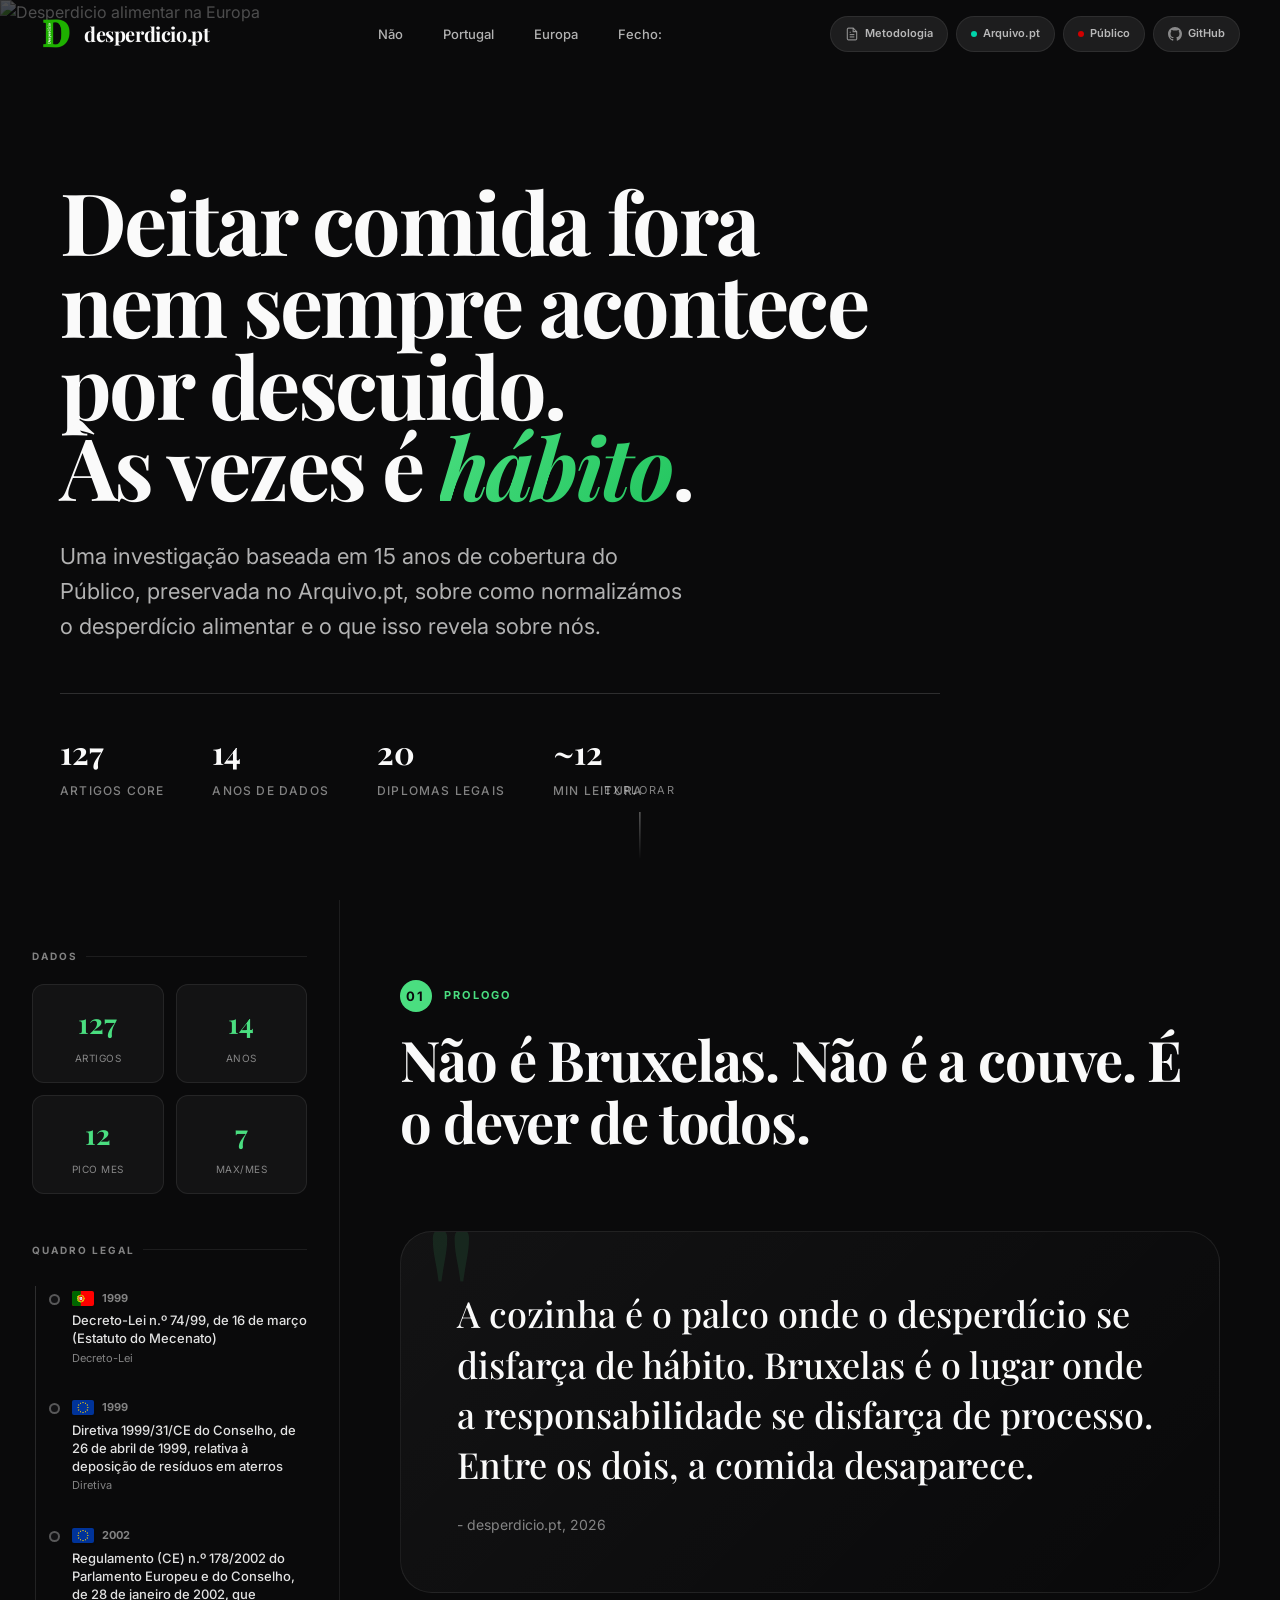
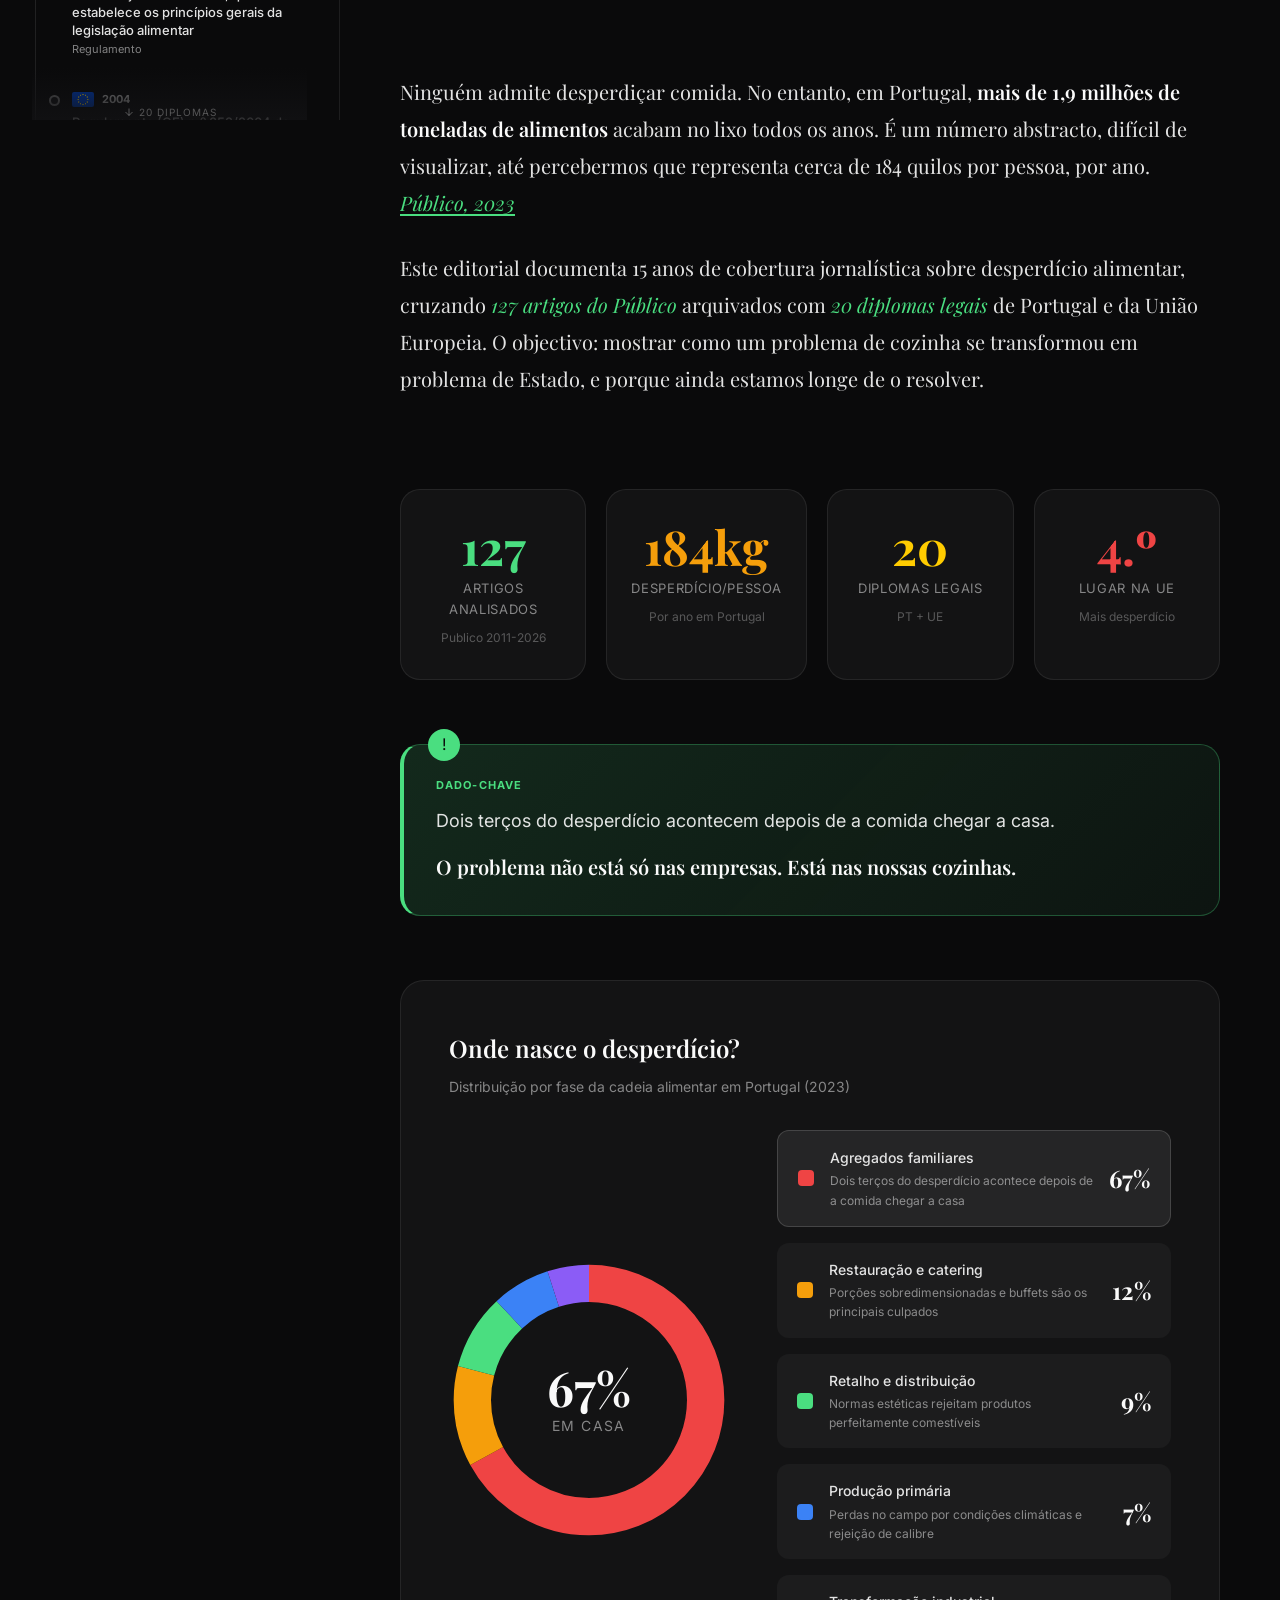
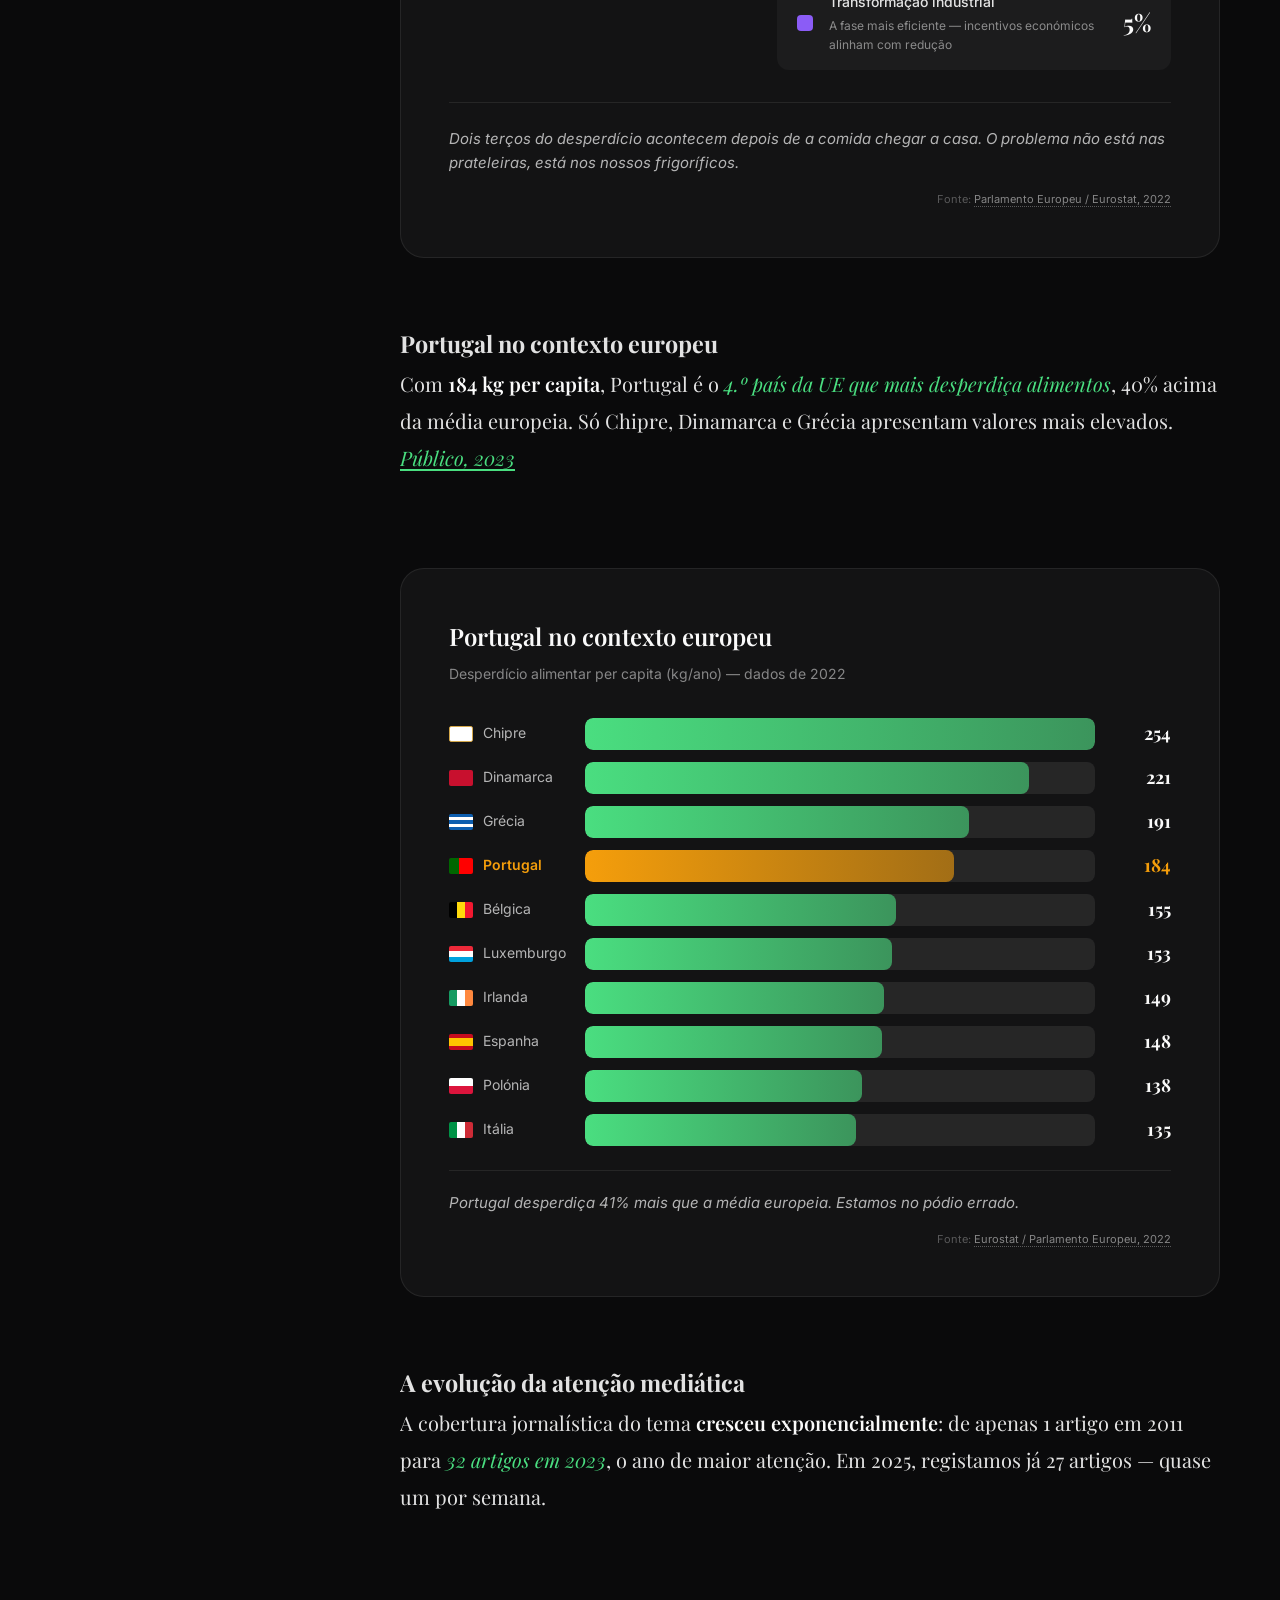
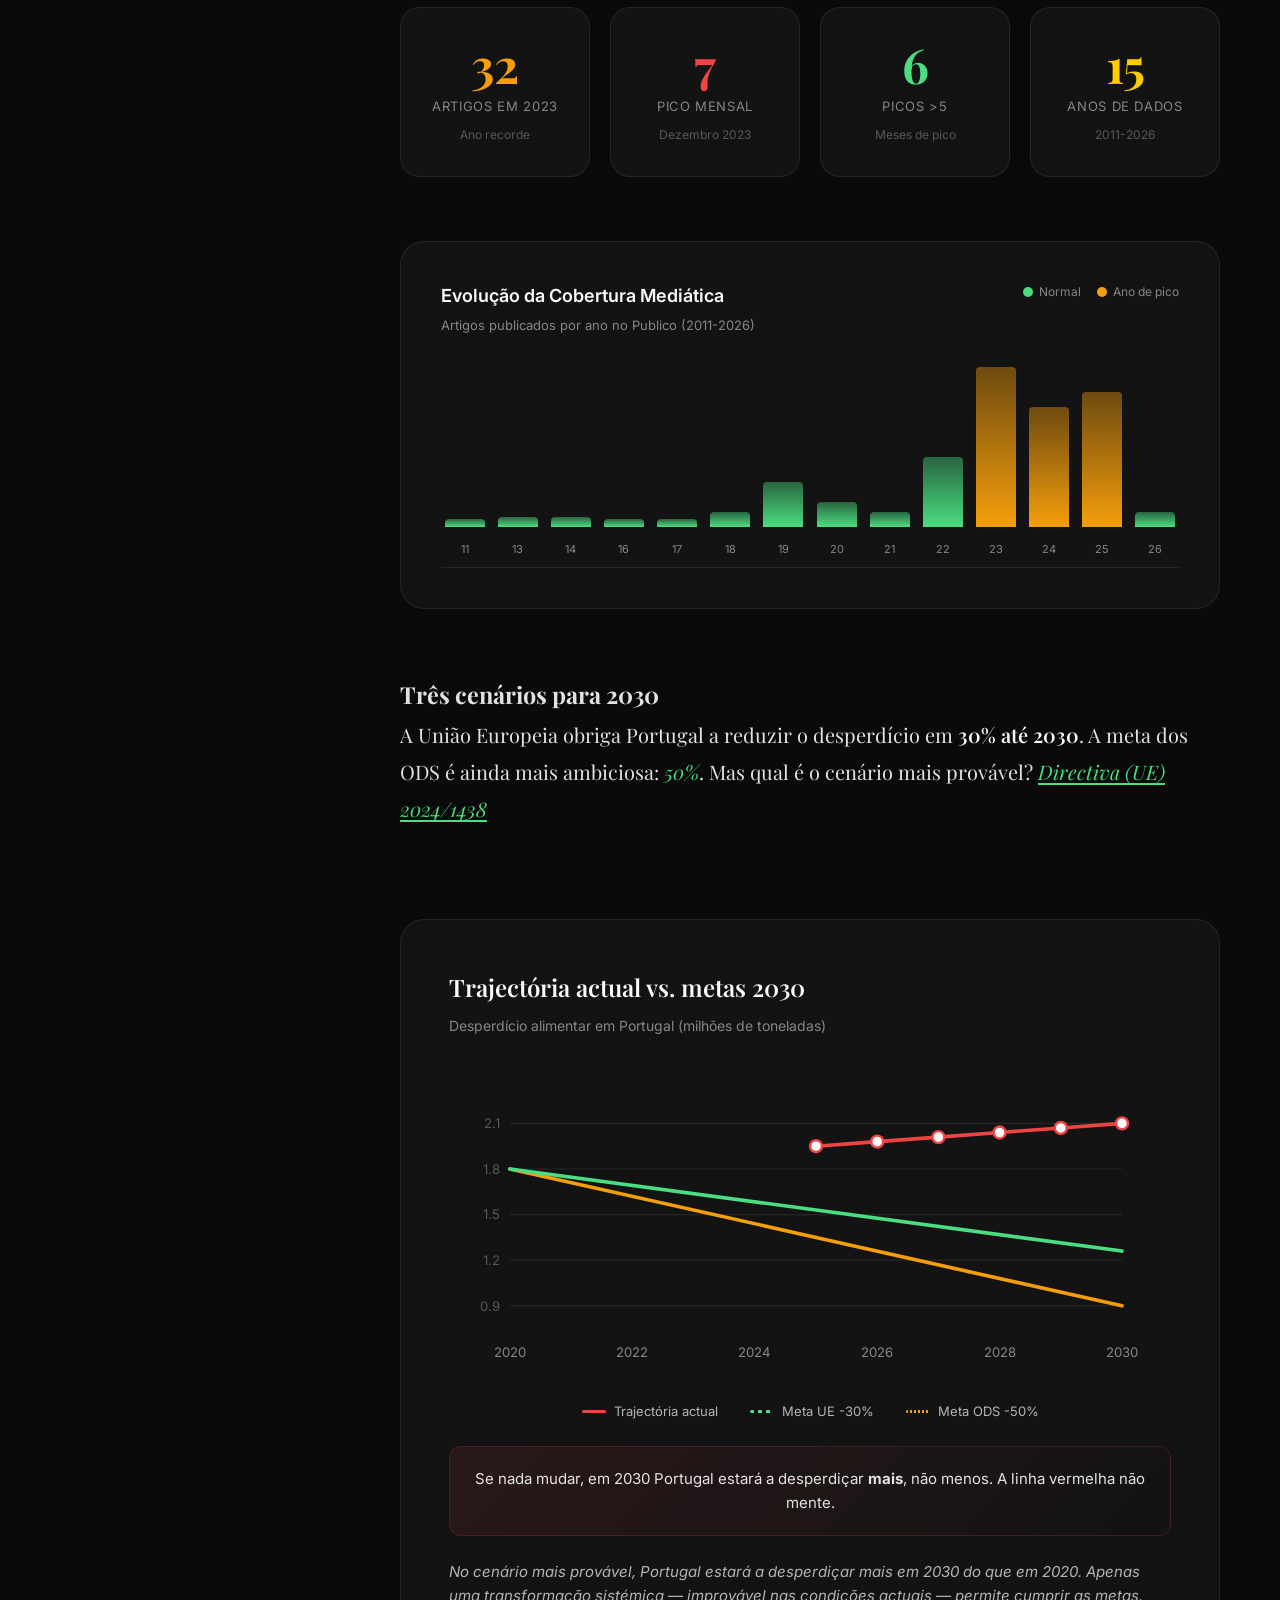
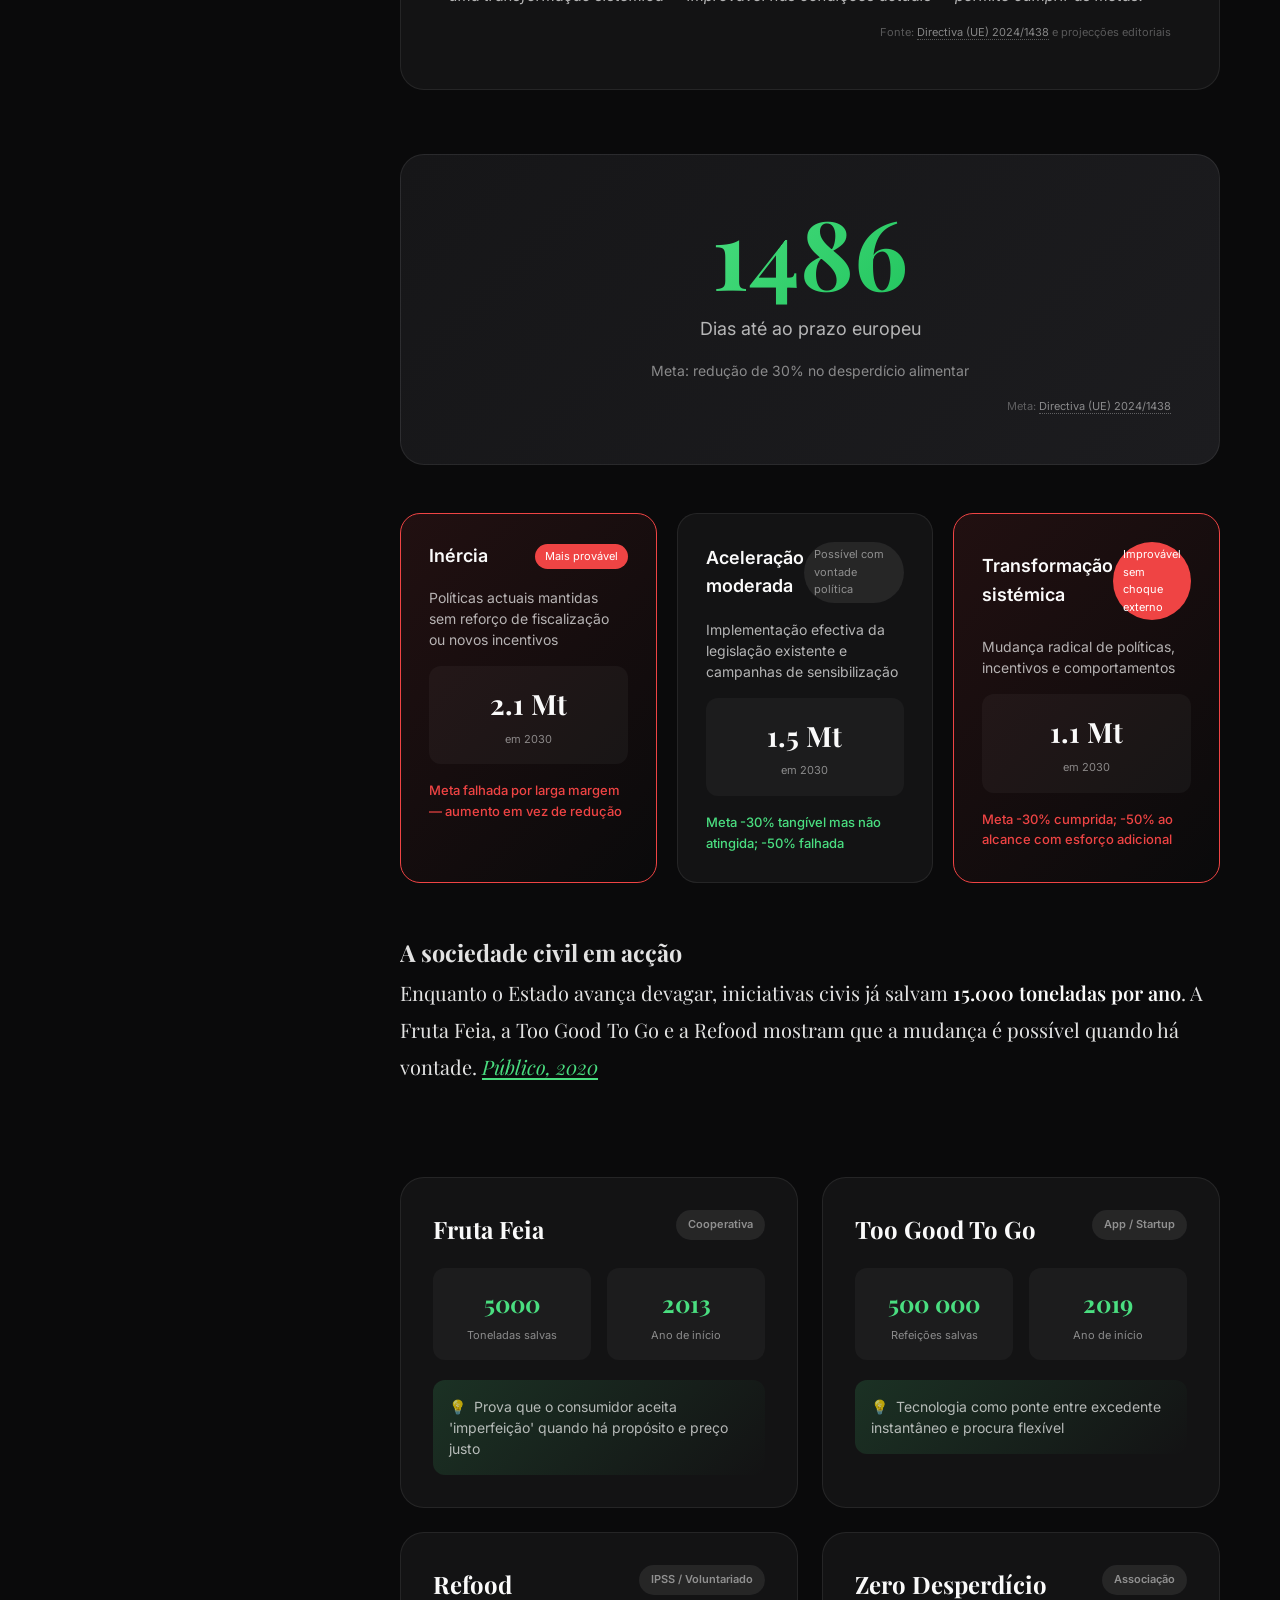
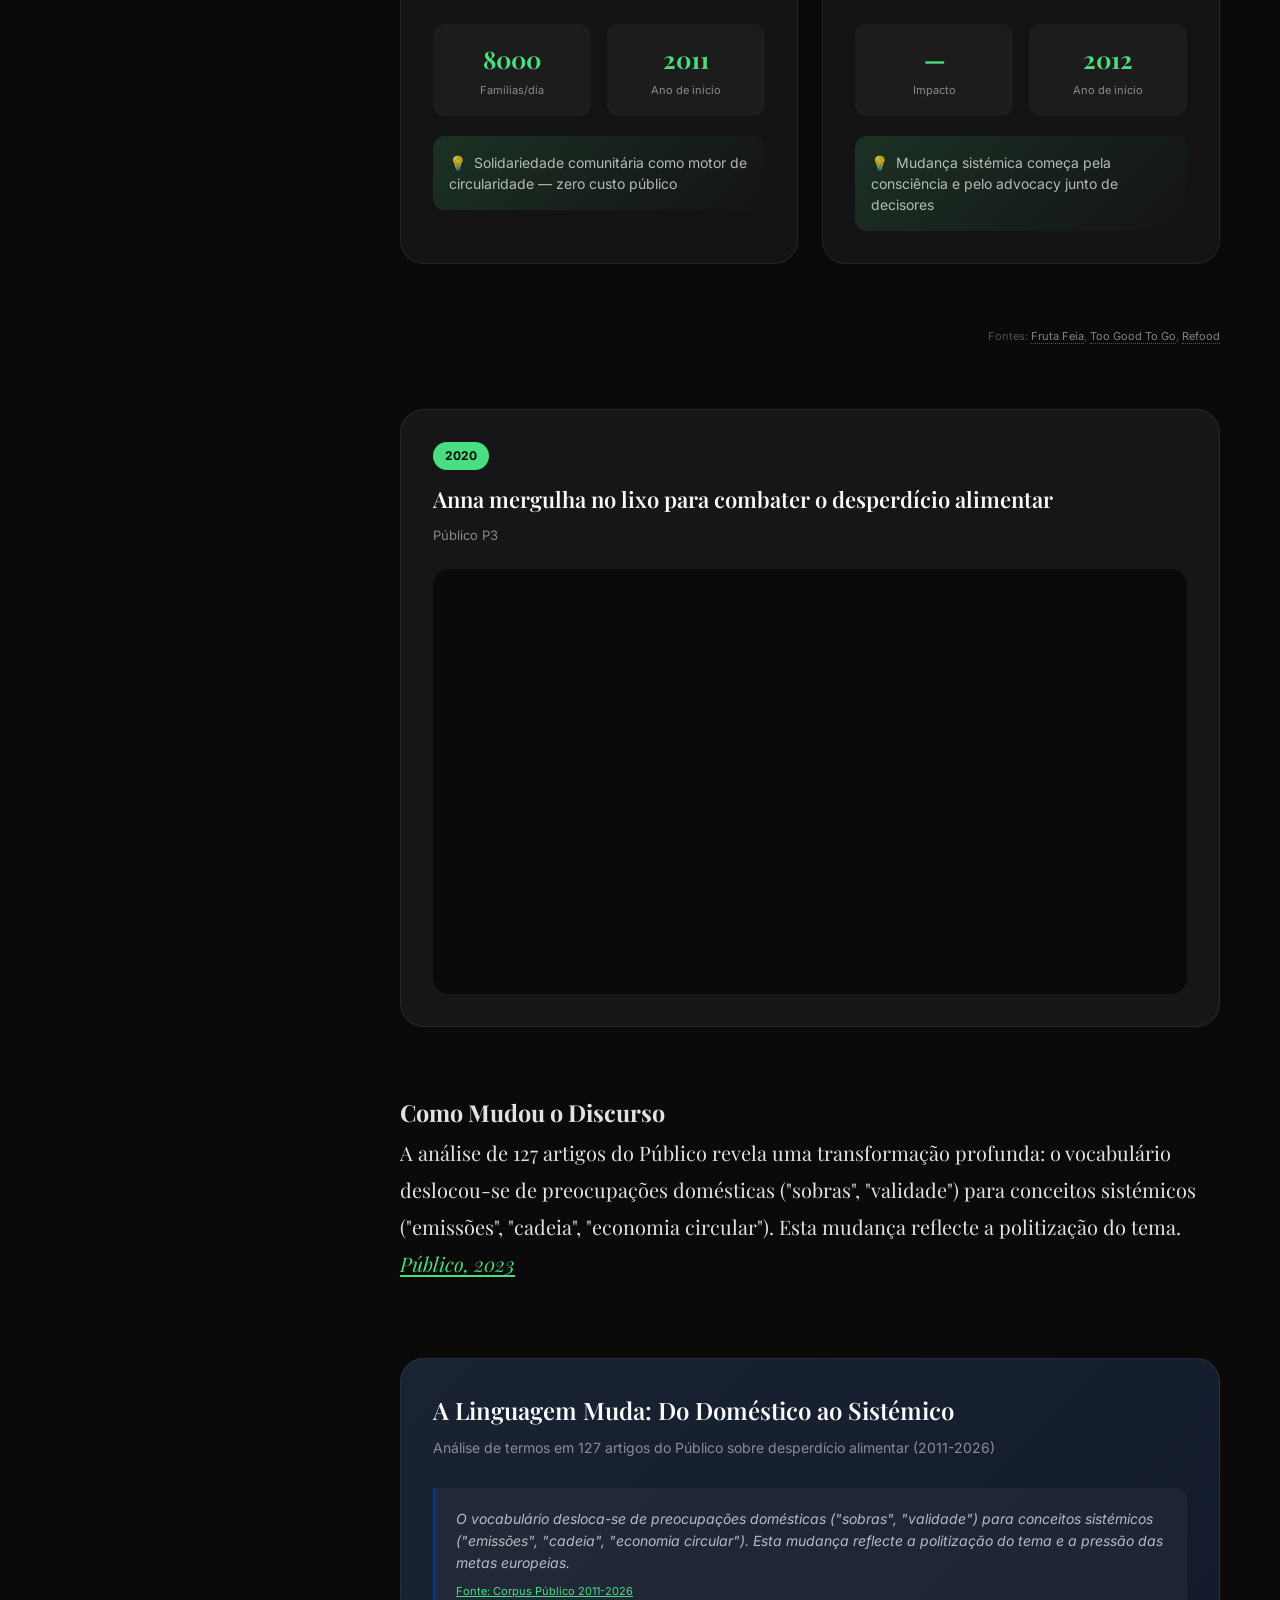
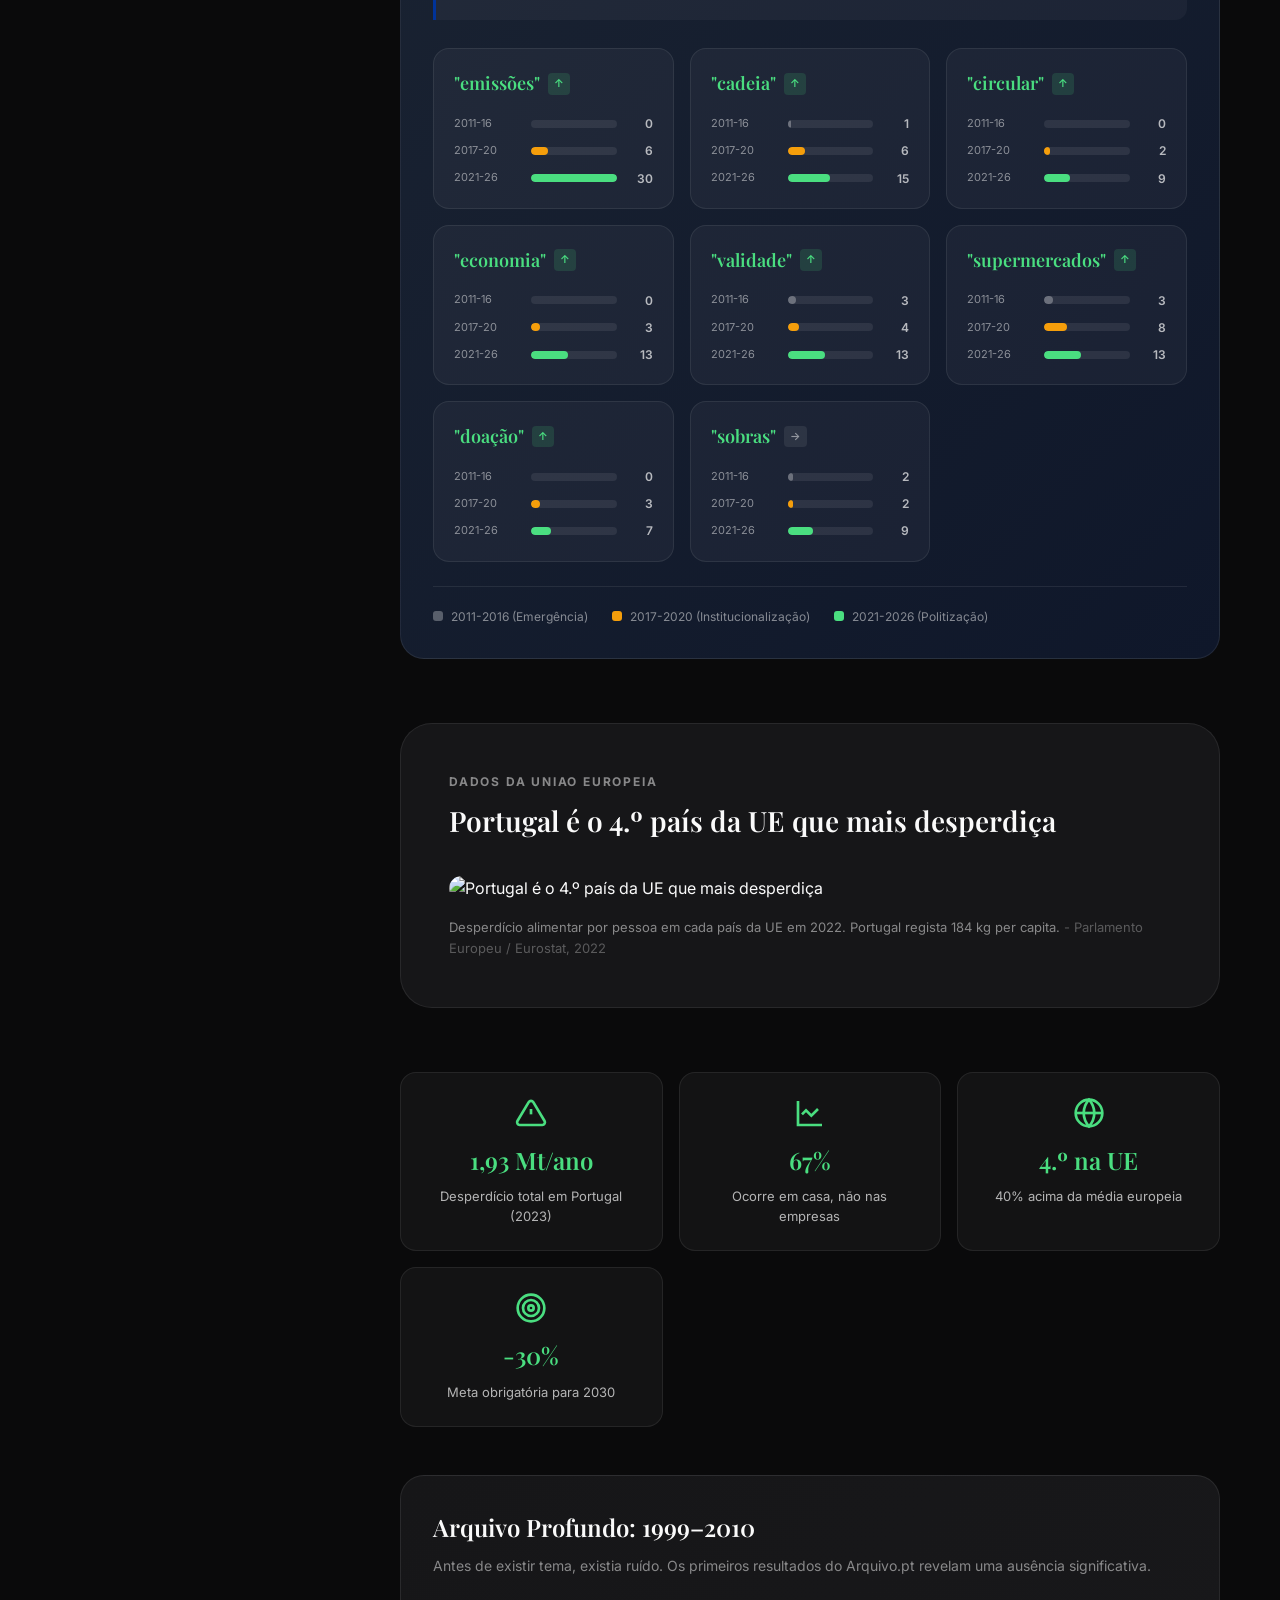
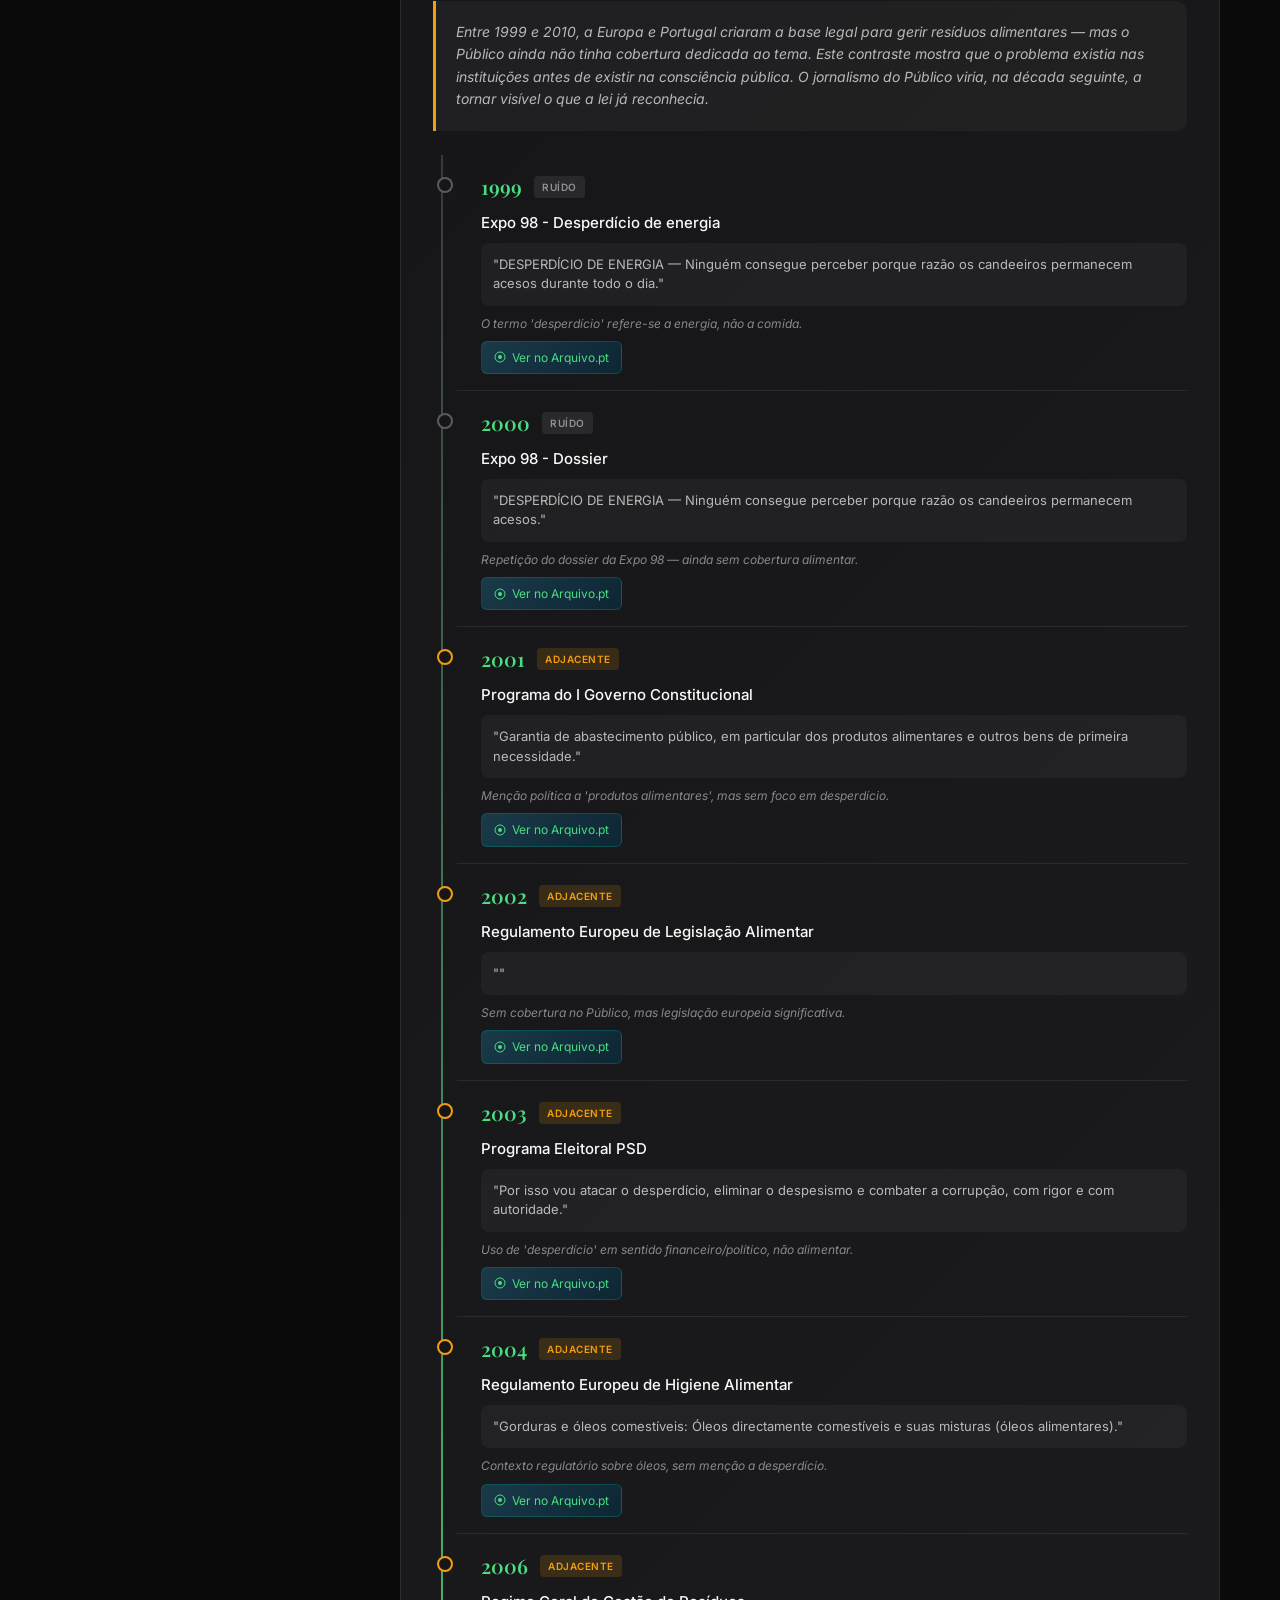
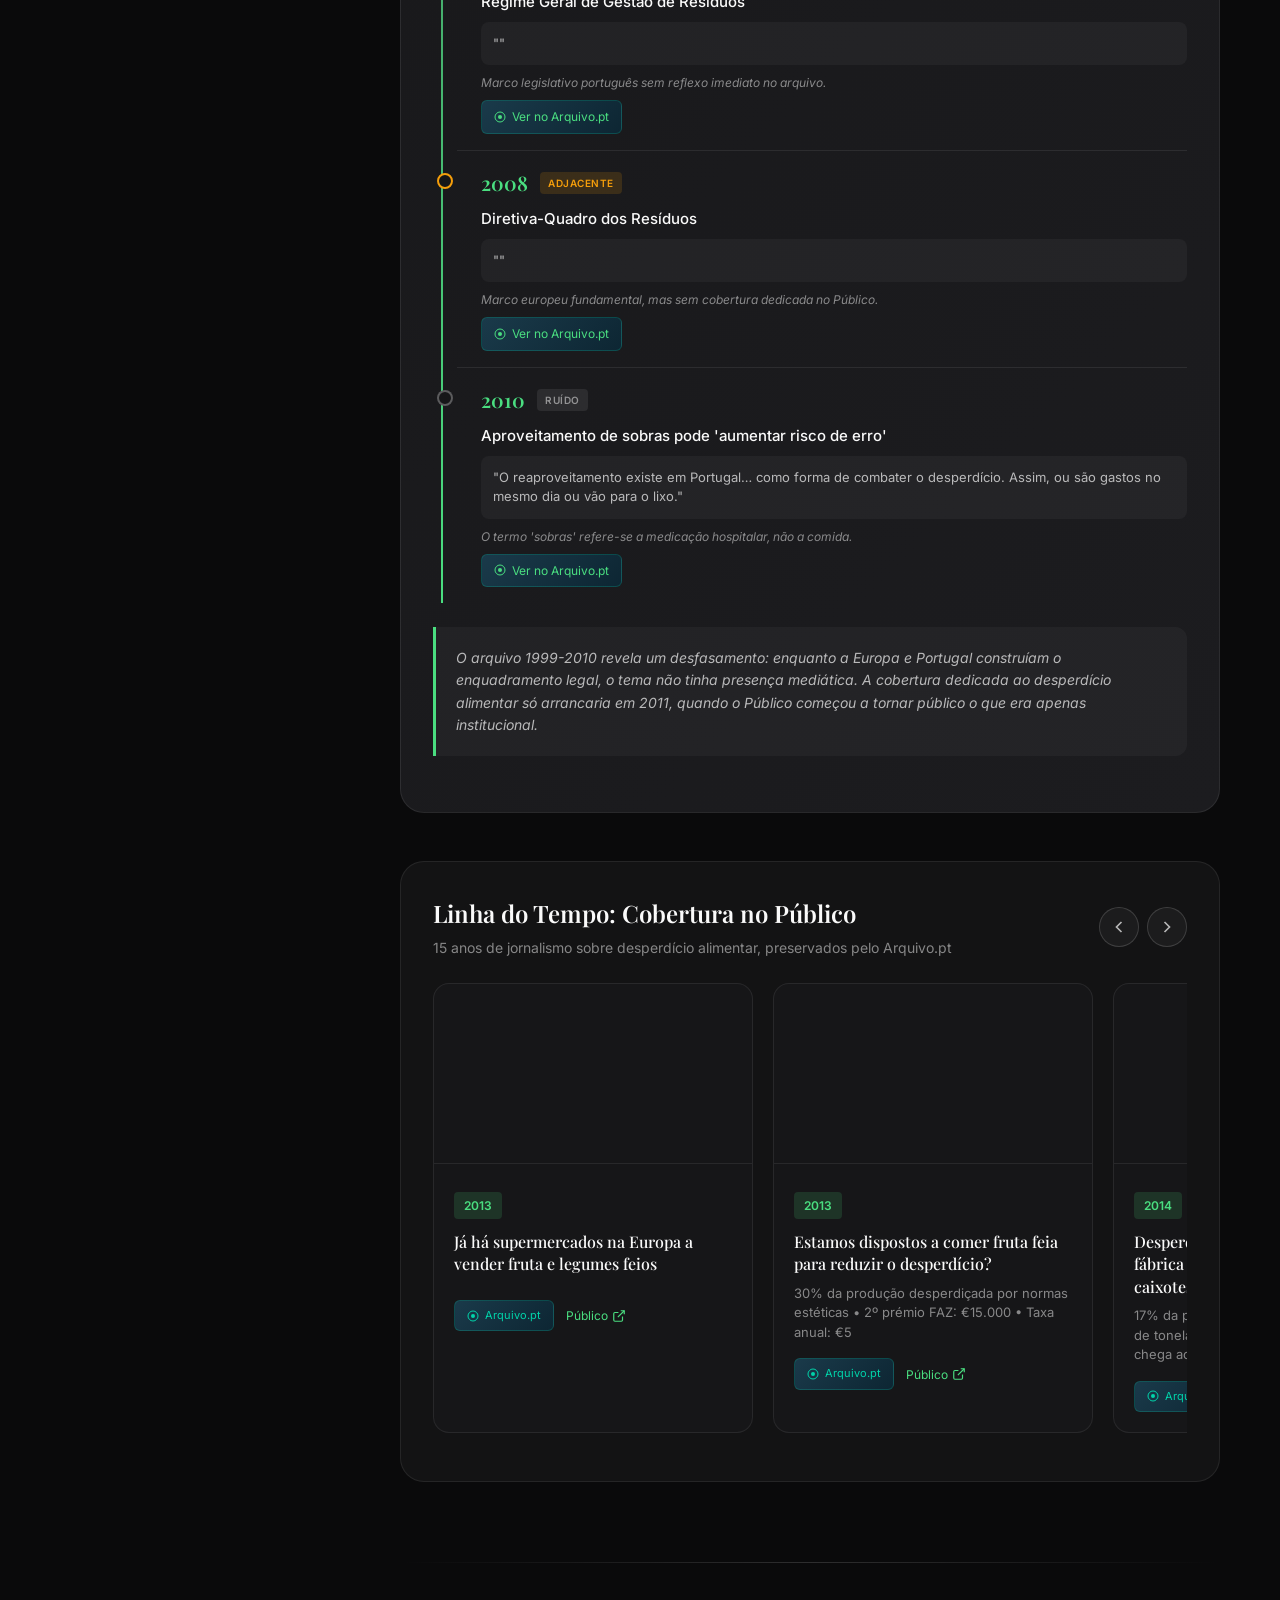
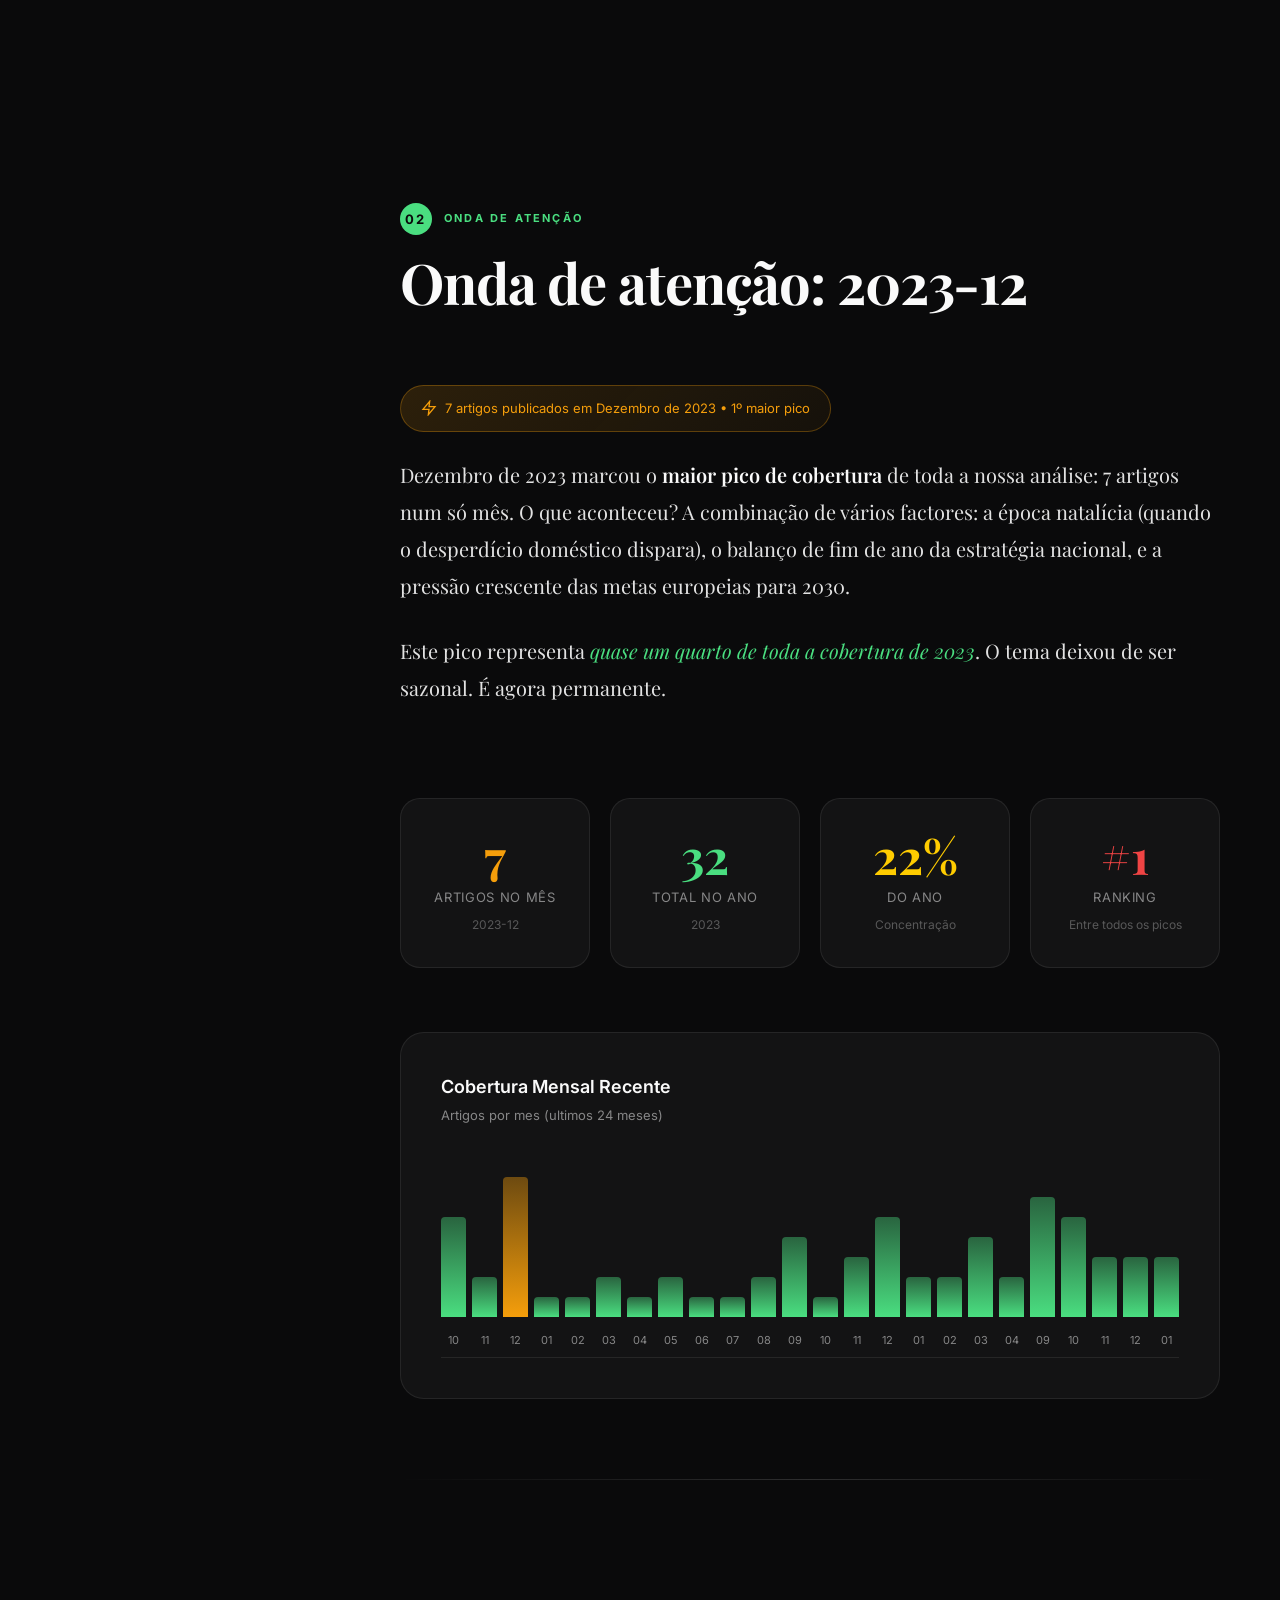
==== index.html @ ed80a832 "initial data" ====
<!DOCTYPE html>
<html lang="pt">
<head>
  <meta charset="utf-8">
  <meta name="viewport" content="width=device-width, initial-scale=1, viewport-fit=cover">
  <title>desperdicio.pt - Um Editorial Documental sobre Desperdício Alimentar</title>
  <meta name="description" content="Uma investigação visual sobre o desperdício alimentar em Portugal e na Europa, construída a partir do arquivo do Público no Arquivo.pt">
  <meta property="og:title" content="desperdicio.pt - Editorial Documental">
  <meta property="og:description" content="O desperdício alimentar em Portugal e na Europa: uma investigação baseada em 15 anos de cobertura do Público e 20 diplomas legais">
  <meta property="og:image" content="https://www.europarl.europa.eu/resources/library/images/20240319PHT19475/20240319PHT19475-cl.jpg">

  <link rel="preconnect" href="https://fonts.googleapis.com">
  <link rel="preconnect" href="https://fonts.gstatic.com" crossorigin>
  <link href="https://fonts.googleapis.com/css2?family=Playfair+Display:ital,wght@0,400;0,500;0,600;0,700;0,800;1,400;1,500&family=Inter:wght@300;400;500;600;700&display=swap" rel="stylesheet">
  <link rel="stylesheet" href="assets/css/styles.css">
</head>

<body>
  <!-- Navigation -->
  <nav class="nav" id="nav">
    <a href="#" class="nav-brand">
      <div class="nav-logo">
        <img src="assets/img/desperdicio.pt.png" alt="desperdicio.pt" height="28">
      </div>
      <span class="nav-title">desperdicio.pt</span>
    </a>

    <ul class="nav-links" id="navLinks">
      <!-- Populated by JS -->
    </ul>

    <div class="nav-badges">
      <a href="metodologia/" class="nav-badge">
        <svg width="14" height="14" viewBox="0 0 24 24" fill="none" stroke="currentColor" stroke-width="2" style="opacity: 0.7;">
          <path d="M14 2H6a2 2 0 0 0-2 2v16a2 2 0 0 0 2 2h12a2 2 0 0 0 2-2V8z"/><polyline points="14 2 14 8 20 8"/><line x1="16" y1="13" x2="8" y2="13"/><line x1="16" y1="17" x2="8" y2="17"/><polyline points="10 9 9 9 8 9"/>
        </svg>
        Metodologia
      </a>
      <a href="https://arquivo.pt" target="_blank" class="nav-badge">
        <span class="dot" style="background: #00d4aa"></span>
        Arquivo.pt
      </a>
      <a href="https://publico.pt" target="_blank" class="nav-badge">
        <span class="dot" style="background: var(--publico-red)"></span>
        Público
      </a>
      <a href="https://github.com/ezefranca/desperdicio.pt" target="_blank" class="nav-badge">
        <svg width="14" height="14" viewBox="0 0 24 24" fill="currentColor" style="opacity: 0.7;">
          <path d="M12 0c-6.626 0-12 5.373-12 12 0 5.302 3.438 9.8 8.207 11.387.599.111.793-.261.793-.577v-2.234c-3.338.726-4.033-1.416-4.033-1.416-.546-1.387-1.333-1.756-1.333-1.756-1.089-.745.083-.729.083-.729 1.205.084 1.839 1.237 1.839 1.237 1.07 1.834 2.807 1.304 3.492.997.107-.775.418-1.305.762-1.604-2.665-.305-5.467-1.334-5.467-5.931 0-1.311.469-2.381 1.236-3.221-.124-.303-.535-1.524.117-3.176 0 0 1.008-.322 3.301 1.23.957-.266 1.983-.399 3.003-.404 1.02.005 2.047.138 3.006.404 2.291-1.552 3.297-1.23 3.297-1.23.653 1.653.242 2.874.118 3.176.77.84 1.235 1.911 1.235 3.221 0 4.609-2.807 5.624-5.479 5.921.43.372.823 1.102.823 2.222v3.293c0 .319.192.694.801.576 4.765-1.589 8.199-6.086 8.199-11.386 0-6.627-5.373-12-12-12z"/>
        </svg>
        GitHub
      </a>
    </div>
  </nav>

  <!-- Hero -->
  <header class="hero">
    <div class="hero-image">
      <img src="https://www.europarl.europa.eu/resources/library/images/20240319PHT19475/20240319PHT19475-cl.jpg"
           alt="Desperdicio alimentar na Europa" loading="eager">
    </div>
    <div class="hero-content">
      <h1 class="hero-title">
        Deitar comida fora<br>
        nem sempre acontece por descuido.<br>
        Às vezes é <em>hábito</em>.
      </h1>
      <p class="hero-subtitle">
        Uma investigação baseada em 15 anos de cobertura do Público, preservada no Arquivo.pt,
        sobre como normalizámos o desperdício alimentar e o que isso revela sobre nós.
      </p>
      <div class="hero-stats">
        <div class="hero-stat">
          <span class="hero-stat-value" id="statArticles">127</span>
          <span class="hero-stat-label">Artigos Core</span>
        </div>
        <div class="hero-stat">
          <span class="hero-stat-value" id="statYears">15</span>
          <span class="hero-stat-label">Anos de Dados</span>
        </div>
        <div class="hero-stat">
          <span class="hero-stat-value" id="statLaws">20</span>
          <span class="hero-stat-label">Diplomas Legais</span>
        </div>
        <div class="hero-stat">
          <span class="hero-stat-value">~12</span>
          <span class="hero-stat-label">Min Leitura</span>
        </div>
      </div>
    </div>
    <div class="scroll-cta">
      <span>Explorar</span>
      <div class="scroll-line"></div>
    </div>
  </header>

  <!-- Layout -->
  <div class="layout">
    <!-- Sidebar -->
    <aside class="sidebar">
      <div class="sidebar-section">
        <h2 class="sidebar-title">Dados</h2>
        <div class="mini-stats" id="miniStats">
          <!-- Populated by JS -->
        </div>
      </div>

      <div class="sidebar-section">
        <h2 class="sidebar-title">Quadro Legal</h2>
        <div class="timeline-container">
          <div class="timeline" id="timeline">
            <!-- Populated by JS -->
          </div>
          <div class="timeline-scroll-hint">
            <svg width="12" height="12" viewBox="0 0 24 24" fill="none" stroke="currentColor" stroke-width="2">
              <path d="M12 5v14M5 12l7 7 7-7"/>
            </svg>
            20 diplomas
          </div>
        </div>
      </div>
    </aside>

    <!-- Main Content -->
    <main class="main" id="main">
      <!-- Populated by JS -->
    </main>
  </div>

  <!-- Footer -->
  <footer class="site-footer">
    <div class="site-footer-inner">
      <!-- Left: Brand -->
      <div class="site-footer-brand">
        <img src="assets/img/desperdicio.pt.png" alt="desperdicio.pt" class="site-footer-logo">
        <p>Um projecto de jornalismo de dados sobre desperdício alimentar em Portugal.</p>
        <nav class="site-footer-nav">
          <a href="metodologia/">Metodologia</a>
          <a href="https://github.com/ezefranca/desperdicio.pt" target="_blank">GitHub</a>
        </nav>
      </div>

      <!-- Right: Credits -->
      <div class="site-footer-credits">
        <div class="site-footer-row">
          <span class="site-footer-label">Parceiros</span>
          <a href="https://arquivo.pt" target="_blank"><img src="assets/img/logo_arquivo.png" alt="Arquivo.pt"></a>
          <a href="https://publico.pt" target="_blank"><img src="assets/img/logo_publico.svg" alt="Público"></a>
        </div>
        <div class="site-footer-row">
          <span class="site-footer-label">Fontes</span>
          <a href="https://www.europarl.europa.eu" target="_blank"><img src="assets/img/flag_eu.svg" alt="UE" class="site-footer-flag"></a>
          <a href="https://www.parlamento.pt" target="_blank"><img src="assets/img/flag_pt.svg" alt="PT" class="site-footer-flag"></a>
          <a href="https://ec.europa.eu/eurostat" target="_blank">Eurostat</a>
          <a href="https://dre.pt" target="_blank">DRE</a>
        </div>
      </div>
    </div>

    <div class="site-footer-bottom">
      <span>© 2026 desperdicio.pt</span>
      <a href="https://www.dns.pt" target="_blank">Orgulhosamente <strong>.pt</strong></a>
    </div>
  </footer>

<script src="assets/js/main.js"></script>

</body>
</html>
---- assets/css/styles.css ----
/* DesPerdício - Editorial Documentary Project Styles */

:root {
  --black: #0a0a0b;
  --dark: #111113;
  --dark2: #161618;
  --dark3: #1c1c1f;
  --white: #fafafa;
  --white-95: rgba(250,250,250,0.95);
  --white-90: rgba(250,250,250,0.9);
  --white-70: rgba(250,250,250,0.7);
  --white-50: rgba(250,250,250,0.5);
  --white-30: rgba(250,250,250,0.3);
  --white-15: rgba(250,250,250,0.15);
  --white-08: rgba(250,250,250,0.08);
  --white-04: rgba(250,250,250,0.04);

  --accent: #4ade80;
  --accent-dim: rgba(74,222,128,0.15);
  --accent-bright: #22c55e;
  --pt-green: #006600;
  --pt-red: #ff0000;
  --eu-blue: #003399;
  --eu-gold: #ffcc00;
  --publico-red: #d00000;
  --ods-gold: #bf8b2e;
  --warning: #f59e0b;
  --danger: #ef4444;

  --serif: 'Playfair Display', Georgia, 'Times New Roman', serif;
  --sans: 'Inter', -apple-system, BlinkMacSystemFont, 'SF Pro Text', sans-serif;

  --ease-out-expo: cubic-bezier(0.16, 1, 0.3, 1);
  --ease-out-quart: cubic-bezier(0.25, 1, 0.5, 1);
}

* { margin: 0; padding: 0; box-sizing: border-box; }

html {
  scroll-behavior: smooth;
  -webkit-font-smoothing: antialiased;
  -moz-osx-font-smoothing: grayscale;
}

body {
  background: var(--black);
  color: var(--white);
  font-family: var(--sans);
  line-height: 1.6;
  overflow-x: hidden;
}

::selection {
  background: var(--accent);
  color: var(--black);
}

a { color: inherit; }

/* ========== NAVIGATION ========== */
.nav {
  position: fixed;
  top: 0;
  left: 0;
  right: 0;
  z-index: 1000;
  padding: 16px 40px;
  display: flex;
  justify-content: space-between;
  align-items: center;
  background: transparent;
  transition: all 0.5s var(--ease-out-expo);
}

.nav.scrolled {
  background: rgba(10,10,11,0.95);
  backdrop-filter: blur(20px);
  -webkit-backdrop-filter: blur(20px);
  border-bottom: 1px solid var(--white-08);
}

.nav-brand {
  display: flex;
  align-items: center;
  gap: 12px;
  text-decoration: none;
}

.nav-logo {
  display: flex;
  align-items: center;
}

.nav-logo img {
  height: 32px;
  width: auto;
}

.nav-title {
  font-family: var(--serif);
  font-size: 20px;
  font-weight: 700;
  letter-spacing: -0.02em;
}

.nav-links {
  display: flex;
  gap: 8px;
  list-style: none;
}

.nav-links a {
  color: var(--white-70);
  text-decoration: none;
  font-size: 13px;
  font-weight: 500;
  padding: 8px 16px;
  border-radius: 100px;
  transition: all 0.3s;
}

.nav-links a:hover {
  color: var(--white);
  background: var(--white-08);
}

.nav-badges {
  display: flex;
  gap: 8px;
}

.nav-badge {
  padding: 8px 14px;
  border-radius: 100px;
  background: var(--white-08);
  border: 1px solid var(--white-08);
  font-size: 11px;
  font-weight: 600;
  color: var(--white-70);
  display: flex;
  align-items: center;
  gap: 6px;
  text-decoration: none;
  transition: all 0.3s;
}

.nav-badge:hover {
  background: var(--white-15);
  color: var(--white);
}

.nav-badge .dot {
  width: 6px;
  height: 6px;
  border-radius: 50%;
}

/* ========== HERO ========== */
.hero {
  min-height: 100vh;
  display: flex;
  flex-direction: column;
  justify-content: flex-end;
  position: relative;
  overflow: hidden;
}

.hero-image {
  position: absolute;
  inset: 0;
  z-index: 0;
}

.hero-image img {
  width: 100%;
  height: 100%;
  object-fit: cover;
  opacity: 0.4;
}

.hero-image::after {
  content: '';
  position: absolute;
  inset: 0;
  background: linear-gradient(to top,
    var(--black) 0%,
    rgba(10,10,11,0.9) 30%,
    rgba(10,10,11,0.5) 60%,
    rgba(10,10,11,0.3) 100%
  );
}

.hero-content {
  position: relative;
  z-index: 1;
  padding: 0 60px 100px;
  max-width: 1000px;
}

.hero-kicker {
  display: inline-flex;
  align-items: center;
  gap: 12px;
  margin-bottom: 28px;
  opacity: 0;
  transform: translateY(20px);
  animation: fadeUp 1s var(--ease-out-expo) 0.3s forwards;
}

.kicker-tag {
  padding: 10px 18px;
  background: var(--white-08);
  backdrop-filter: blur(10px);
  border: 1px solid var(--white-15);
  border-radius: 100px;
  font-size: 12px;
  font-weight: 600;
  color: var(--white-90);
  letter-spacing: 0.08em;
  text-transform: uppercase;
}

.kicker-tag.accent {
  background: var(--accent);
  color: var(--black);
  border-color: var(--accent);
}

.hero-title {
  font-family: var(--serif);
  font-size: clamp(42px, 7vw, 86px);
  font-weight: 700;
  line-height: 0.95;
  letter-spacing: -0.03em;
  margin-bottom: 32px;
  opacity: 0;
  transform: translateY(40px);
  animation: fadeUp 1.2s var(--ease-out-expo) 0.5s forwards;
}

.hero-title em {
  font-style: italic;
  background: linear-gradient(135deg, var(--accent), var(--accent-bright));
  -webkit-background-clip: text;
  -webkit-text-fill-color: transparent;
  background-clip: text;
}

.hero-subtitle {
  font-size: 22px;
  line-height: 1.6;
  color: var(--white-70);
  max-width: 640px;
  margin-bottom: 48px;
  opacity: 0;
  transform: translateY(20px);
  animation: fadeUp 1s var(--ease-out-expo) 0.7s forwards;
}

.hero-stats {
  display: flex;
  gap: 48px;
  padding-top: 32px;
  border-top: 1px solid var(--white-15);
  opacity: 0;
  animation: fadeIn 1s var(--ease-out-expo) 1s forwards;
}

.hero-stat {
  display: flex;
  flex-direction: column;
  gap: 4px;
}

.hero-stat-value {
  font-family: var(--serif);
  font-size: 32px;
  font-weight: 700;
  color: var(--white);
}

.hero-stat-label {
  font-size: 12px;
  font-weight: 500;
  color: var(--white-50);
  text-transform: uppercase;
  letter-spacing: 0.1em;
}

.scroll-cta {
  position: absolute;
  bottom: 40px;
  left: 50%;
  transform: translateX(-50%);
  display: flex;
  flex-direction: column;
  align-items: center;
  gap: 12px;
  opacity: 0;
  animation: fadeIn 1s var(--ease-out-expo) 1.5s forwards;
}

.scroll-cta span {
  font-size: 11px;
  color: var(--white-50);
  text-transform: uppercase;
  letter-spacing: 0.15em;
}

.scroll-line {
  width: 1px;
  height: 48px;
  background: linear-gradient(to bottom, var(--white-50), transparent);
  animation: pulse 2s ease-in-out infinite;
}

@keyframes fadeUp {
  to { opacity: 1; transform: translateY(0); }
}
@keyframes fadeIn {
  to { opacity: 1; }
}
@keyframes pulse {
  0%, 100% { opacity: 0.3; }
  50% { opacity: 1; }
}

/* ========== LAYOUT ========== */
.layout {
  display: grid;
  grid-template-columns: 340px 1fr;
  max-width: 1600px;
  margin: 0 auto;
}

@media (max-width: 1200px) {
  .layout { grid-template-columns: 1fr; }
}

/* ========== SIDEBAR ========== */
.sidebar {
  position: sticky;
  top: 80px;
  height: calc(100vh - 80px);
  padding: 48px 32px;
  border-right: 1px solid var(--white-08);
  overflow-y: auto;
  scrollbar-width: none;
}
.sidebar::-webkit-scrollbar { display: none; }

@media (max-width: 1200px) {
  .sidebar {
    position: relative;
    top: 0;
    height: auto;
    border-right: none;
    border-bottom: 1px solid var(--white-08);
    padding: 48px 24px;
  }
}

.sidebar-section {
  margin-bottom: 48px;
}

.sidebar-title {
  font-size: 10px;
  font-weight: 700;
  color: var(--white-50);
  text-transform: uppercase;
  letter-spacing: 0.2em;
  margin-bottom: 20px;
  display: flex;
  align-items: center;
  gap: 8px;
}

.sidebar-title::after {
  content: '';
  flex: 1;
  height: 1px;
  background: var(--white-08);
}

/* Timeline Container */
.timeline-container {
  position: relative;
}

.timeline-container::after {
  content: '';
  position: absolute;
  bottom: 0;
  left: 0;
  right: 0;
  height: 60px;
  background: linear-gradient(to bottom, transparent, var(--dark));
  pointer-events: none;
  z-index: 1;
}

.timeline-scroll-hint {
  position: absolute;
  bottom: 8px;
  left: 50%;
  transform: translateX(-50%);
  font-size: 10px;
  color: var(--white-30);
  text-transform: uppercase;
  letter-spacing: 0.1em;
  z-index: 2;
  display: flex;
  align-items: center;
  gap: 4px;
}

.timeline-scroll-hint svg {
  animation: bounce 1.5s infinite;
}

@keyframes bounce {
  0%, 100% { transform: translateY(0); }
  50% { transform: translateY(3px); }
}

/* Timeline */
.timeline {
  position: relative;
  padding-left: 20px;
  max-height: 50vh;
  overflow-y: auto;
  padding-bottom: 48px;
  scrollbar-width: thin;
  scrollbar-color: var(--white-20) transparent;
}

.timeline::-webkit-scrollbar {
  width: 6px;
}

.timeline::-webkit-scrollbar-track {
  background: var(--white-04);
  border-radius: 3px;
}

.timeline::-webkit-scrollbar-thumb {
  background: var(--white-20);
  border-radius: 3px;
}

.timeline::-webkit-scrollbar-thumb:hover {
  background: var(--white-30);
}

.timeline::before {
  content: '';
  position: absolute;
  left: 3px;
  top: 8px;
  bottom: 8px;
  width: 1px;
  background: linear-gradient(to bottom, var(--white-15), var(--white-08));
}

.tl-item {
  position: relative;
  padding: 12px 0 20px 20px;
  cursor: pointer;
}

.tl-item::before {
  content: '';
  position: absolute;
  left: -3px;
  top: 16px;
  width: 7px;
  height: 7px;
  border-radius: 50%;
  background: var(--dark);
  border: 2px solid var(--white-30);
  transition: all 0.3s var(--ease-out-expo);
}

.tl-item.direct::before {
  border-color: var(--accent);
  box-shadow: 0 0 10px var(--accent-dim);
}

.tl-item:hover::before {
  transform: scale(1.4);
  border-color: var(--accent);
}

.tl-header {
  display: flex;
  align-items: center;
  gap: 8px;
  margin-bottom: 4px;
}

.tl-flag-img {
  width: 22px;
  height: 15px;
  object-fit: cover;
  border-radius: 2px;
  flex-shrink: 0;
  box-shadow: 0 1px 2px rgba(0,0,0,0.2);
}

.tl-year {
  font-size: 11px;
  font-weight: 700;
  color: var(--white-50);
}

.tl-title {
  font-size: 13px;
  font-weight: 500;
  color: var(--white-90);
  line-height: 1.4;
  transition: color 0.3s;
}

.tl-item:hover .tl-title {
  color: var(--accent);
}

.tl-type {
  font-size: 11px;
  color: var(--white-50);
  margin-top: 2px;
}

.tl-item a {
  text-decoration: none;
  color: inherit;
}

/* Mini Stats */
.mini-stats {
  display: grid;
  grid-template-columns: 1fr 1fr;
  gap: 12px;
}

.mini-stat {
  padding: 16px;
  background: var(--white-04);
  border: 1px solid var(--white-08);
  border-radius: 12px;
  text-align: center;
}

.mini-stat-value {
  font-family: var(--serif);
  font-size: 28px;
  font-weight: 700;
  color: var(--accent);
}

.mini-stat-label {
  font-size: 10px;
  color: var(--white-50);
  text-transform: uppercase;
  letter-spacing: 0.05em;
  margin-top: 4px;
}

/* ========== MAIN CONTENT ========== */
.main {
  padding: 80px 60px 120px;
}

@media (max-width: 900px) {
  .main { padding: 48px 24px 80px; }
}

/* Chapter */
.chapter {
  margin-bottom: 160px;
  opacity: 0;
  transform: translateY(60px);
  transition: all 1s var(--ease-out-expo);
}

.chapter.visible {
  opacity: 1;
  transform: translateY(0);
}

.chapter-header {
  margin-bottom: 48px;
}

.chapter-eyebrow {
  display: inline-flex;
  align-items: center;
  gap: 12px;
  font-size: 11px;
  font-weight: 700;
  color: var(--accent);
  text-transform: uppercase;
  letter-spacing: 0.2em;
  margin-bottom: 16px;
}

.chapter-eyebrow .num {
  width: 32px;
  height: 32px;
  border-radius: 50%;
  background: var(--accent);
  color: var(--black);
  display: grid;
  place-items: center;
  font-size: 13px;
}

.chapter-title {
  font-family: var(--serif);
  font-size: clamp(36px, 5vw, 56px);
  font-weight: 700;
  line-height: 1.1;
  letter-spacing: -0.02em;
  max-width: 800px;
}

.chapter-lead {
  margin-top: 24px;
  font-size: 20px;
  line-height: 1.7;
  color: var(--white-70);
  max-width: 700px;
}

/* Prose */
.prose {
  font-family: var(--serif);
  font-size: 20px;
  line-height: 1.85;
  color: var(--white-90);
  max-width: 700px;
}

.prose p {
  margin-bottom: 28px;
}

.prose strong {
  color: var(--white);
  font-weight: 600;
}

.prose em {
  color: var(--accent);
}

.prose a {
  color: var(--accent);
  text-decoration: underline;
  text-underline-offset: 3px;
}

/* Full-bleed Image */
.full-image {
  margin: 64px -60px;
  position: relative;
}

@media (max-width: 900px) {
  .full-image { margin: 48px -24px; }
}

.full-image img {
  width: 100%;
  height: auto;
  display: block;
}

.full-image figcaption {
  padding: 16px 60px;
  font-size: 13px;
  color: var(--white-50);
  background: var(--dark);
}

@media (max-width: 900px) {
  .full-image figcaption { padding: 16px 24px; }
}

.full-image .credit {
  color: var(--white-30);
}

/* Big Quote */
.big-quote {
  margin: 80px 0;
  padding: 56px;
  background: linear-gradient(135deg, var(--white-04), transparent);
  border-radius: 32px;
  border: 1px solid var(--white-08);
  position: relative;
  overflow: hidden;
}

.big-quote::before {
  content: '"';
  font-family: var(--serif);
  font-size: 200px;
  color: var(--accent);
  opacity: 0.1;
  position: absolute;
  top: -40px;
  left: 20px;
  line-height: 1;
}

.big-quote blockquote {
  font-family: var(--serif);
  font-size: clamp(24px, 4vw, 36px);
  line-height: 1.4;
  font-weight: 500;
  color: var(--white);
  position: relative;
  z-index: 1;
}

.big-quote cite {
  display: block;
  margin-top: 24px;
  font-style: normal;
  font-family: var(--sans);
  font-size: 14px;
  color: var(--white-50);
}

/* Stats Grid */
.stats-grid {
  display: grid;
  grid-template-columns: repeat(4, 1fr);
  gap: 20px;
  margin: 64px 0;
}

@media (max-width: 900px) {
  .stats-grid { grid-template-columns: repeat(2, 1fr); }
}

@media (max-width: 500px) {
  .stats-grid { grid-template-columns: 1fr; }
}

.stat-card {
  padding: 32px 24px;
  background: var(--white-04);
  border: 1px solid var(--white-08);
  border-radius: 20px;
  text-align: center;
  transition: all 0.4s var(--ease-out-expo);
}

.stat-card:hover {
  background: var(--white-08);
  transform: translateY(-6px);
  box-shadow: 0 20px 60px rgba(0,0,0,0.3);
}

.stat-card-value {
  font-family: var(--serif);
  font-size: 48px;
  font-weight: 700;
  line-height: 1;
  margin-bottom: 8px;
}

.stat-card-value.accent { color: var(--accent); }
.stat-card-value.warning { color: var(--warning); }
.stat-card-value.danger { color: var(--danger); }
.stat-card-value.eu { color: var(--eu-gold); }

.stat-card-label {
  font-size: 13px;
  color: var(--white-50);
  text-transform: uppercase;
  letter-spacing: 0.05em;
}

.stat-card-note {
  font-size: 12px;
  color: var(--white-30);
  margin-top: 8px;
}

/* Chart */
.chart-section {
  margin: 64px 0;
  padding: 40px;
  background: var(--white-04);
  border: 1px solid var(--white-08);
  border-radius: 24px;
}

.chart-header {
  display: flex;
  justify-content: space-between;
  align-items: flex-start;
  margin-bottom: 32px;
}

.chart-title {
  font-size: 18px;
  font-weight: 600;
  color: var(--white);
}

.chart-subtitle {
  font-size: 13px;
  color: var(--white-50);
  margin-top: 4px;
}

.chart-legend {
  display: flex;
  gap: 16px;
}

.chart-legend-item {
  display: flex;
  align-items: center;
  gap: 6px;
  font-size: 12px;
  color: var(--white-50);
}

.chart-legend-dot {
  width: 10px;
  height: 10px;
  border-radius: 50%;
}

.chart-bars {
  display: flex;
  align-items: flex-end;
  gap: 6px;
  height: 200px;
  padding: 0 0 40px;
  border-bottom: 1px solid var(--white-08);
  position: relative;
}

.chart-bar {
  flex: 1;
  display: flex;
  flex-direction: column;
  align-items: center;
  position: relative;
}

.chart-bar .bar {
  width: 100%;
  max-width: 40px;
  background: linear-gradient(to top, var(--accent), rgba(74,222,128,0.4));
  border-radius: 4px 4px 0 0;
  transition: all 0.4s var(--ease-out-expo);
  cursor: pointer;
  position: relative;
}

.chart-bar .bar:hover {
  background: var(--accent);
  box-shadow: 0 0 30px var(--accent-dim);
}

.chart-bar .bar-value {
  position: absolute;
  top: -28px;
  left: 50%;
  transform: translateX(-50%);
  font-size: 12px;
  font-weight: 700;
  color: var(--accent);
  opacity: 0;
  transition: opacity 0.3s;
}

.chart-bar .bar:hover .bar-value {
  opacity: 1;
}

.chart-bar .bar-label {
  position: absolute;
  bottom: -32px;
  font-size: 11px;
  color: var(--white-50);
  white-space: nowrap;
}

.chart-bar.peak .bar {
  background: linear-gradient(to top, var(--warning), rgba(245,158,11,0.4));
}

.chart-bar.peak .bar:hover {
  background: var(--warning);
  box-shadow: 0 0 30px rgba(245,158,11,0.3);
}

.chart-bar.peak .bar-value {
  color: var(--warning);
}

/* Peak indicator */
.peak-indicator {
  display: inline-flex;
  align-items: center;
  gap: 8px;
  padding: 12px 20px;
  background: linear-gradient(135deg, rgba(245,158,11,0.15), rgba(245,158,11,0.05));
  border: 1px solid rgba(245,158,11,0.3);
  border-radius: 100px;
  font-size: 13px;
  color: var(--warning);
  margin: 24px 0;
}

.peak-indicator svg {
  width: 16px;
  height: 16px;
}

/* Target Cards */
.targets-row {
  display: grid;
  grid-template-columns: repeat(2, 1fr);
  gap: 20px;
  margin: 48px 0;
}

@media (max-width: 700px) {
  .targets-row { grid-template-columns: 1fr; }
}

.target-card {
  padding: 32px;
  background: linear-gradient(135deg, rgba(0,51,153,0.2), rgba(0,51,153,0.05));
  border: 1px solid rgba(0,51,153,0.3);
  border-radius: 24px;
  position: relative;
  overflow: hidden;
}

.target-card::before {
  content: '';
  position: absolute;
  top: -50px;
  right: -50px;
  width: 150px;
  height: 150px;
  background: radial-gradient(circle, rgba(255,204,0,0.15), transparent);
}

.target-card-header {
  display: flex;
  align-items: center;
  gap: 12px;
  margin-bottom: 16px;
}

.target-card-flag {
  width: 24px;
  height: 16px;
}

.target-card-label {
  font-size: 12px;
  color: var(--white-50);
  text-transform: uppercase;
  letter-spacing: 0.05em;
}

.target-card-value {
  font-family: var(--serif);
  font-size: 56px;
  font-weight: 700;
  color: var(--white);
  line-height: 1;
  margin-bottom: 12px;
}

.target-card-desc {
  font-size: 14px;
  color: var(--white-70);
  line-height: 1.5;
}

.target-card-badge {
  display: inline-flex;
  align-items: center;
  gap: 6px;
  padding: 6px 12px;
  background: var(--white-08);
  border-radius: 100px;
  font-size: 11px;
  font-weight: 600;
  color: var(--white-50);
  margin-top: 16px;
}

/* ODS Badge */
.ods-badge {
  display: flex;
  align-items: center;
  gap: 20px;
  padding: 24px 32px;
  background: linear-gradient(135deg, rgba(191,139,46,0.2), rgba(191,139,46,0.05));
  border: 1px solid rgba(191,139,46,0.3);
  border-radius: 20px;
  margin: 48px 0;
}

.ods-icon {
  width: 64px;
  height: 64px;
  background: var(--ods-gold);
  border-radius: 12px;
  display: flex;
  flex-direction: column;
  align-items: center;
  justify-content: center;
  flex-shrink: 0;
}

.ods-icon .num {
  font-size: 24px;
  font-weight: 700;
  color: white;
  line-height: 1;
}

.ods-icon .label {
  font-size: 7px;
  font-weight: 600;
  color: white;
  text-transform: uppercase;
  letter-spacing: 0.05em;
}

.ods-content {
  flex: 1;
}

.ods-title {
  font-size: 16px;
  font-weight: 600;
  color: var(--white);
  margin-bottom: 4px;
}

.ods-desc {
  font-size: 14px;
  color: var(--white-70);
  line-height: 1.5;
}

/* Law Card */
.law-card {
  margin: 48px 0;
  padding: 32px;
  background: var(--white-04);
  border: 1px solid var(--white-08);
  border-radius: 24px;
  border-left: 4px solid var(--accent);
  transition: all 0.3s var(--ease-out-expo);
}

.law-card:hover {
  background: var(--white-08);
}

.law-card-header {
  display: flex;
  align-items: center;
  gap: 12px;
  margin-bottom: 16px;
}

.law-card-jurisdiction {
  display: flex;
  align-items: center;
  gap: 8px;
  padding: 6px 14px;
  background: var(--white-08);
  border-radius: 100px;
  font-size: 11px;
  font-weight: 600;
  color: var(--white-70);
}

.law-card-type {
  font-size: 11px;
  color: var(--white-50);
}

.law-card-date {
  font-size: 11px;
  color: var(--white-30);
  margin-left: auto;
}

.law-card-title {
  font-size: 20px;
  font-weight: 600;
  color: var(--white);
  line-height: 1.4;
  margin-bottom: 12px;
}

.law-card-summary {
  font-size: 15px;
  color: var(--white-70);
  line-height: 1.6;
}

.law-card-link {
  display: inline-flex;
  align-items: center;
  gap: 8px;
  margin-top: 20px;
  font-size: 14px;
  font-weight: 500;
  color: var(--accent);
  text-decoration: none;
  transition: gap 0.3s;
}

.law-card-link:hover {
  gap: 12px;
}

/* Evidence Grid */
.evidence-section {
  margin: 64px 0;
}

.evidence-header {
  display: flex;
  justify-content: space-between;
  align-items: center;
  margin-bottom: 24px;
}

.evidence-title {
  font-size: 14px;
  font-weight: 700;
  color: var(--white-70);
  text-transform: uppercase;
  letter-spacing: 0.1em;
}

.evidence-count {
  font-size: 13px;
  color: var(--white-50);
}

.evidence-grid {
  display: grid;
  gap: 12px;
}

.evidence-card {
  display: flex;
  justify-content: space-between;
  align-items: center;
  gap: 20px;
  padding: 20px 24px;
  background: var(--white-04);
  border: 1px solid var(--white-08);
  border-radius: 16px;
  text-decoration: none;
  transition: all 0.3s var(--ease-out-expo);
}

.evidence-card:hover {
  background: var(--white-08);
  border-color: var(--white-15);
  transform: translateX(8px);
}

.evidence-card-content {
  flex: 1;
  min-width: 0;
}

.evidence-card-title {
  font-size: 15px;
  font-weight: 500;
  color: var(--white-90);
  line-height: 1.4;
  margin-bottom: 6px;
  display: -webkit-box;
  -webkit-line-clamp: 2;
  -webkit-box-orient: vertical;
  overflow: hidden;
}

.evidence-card-meta {
  display: flex;
  gap: 16px;
  font-size: 12px;
  color: var(--white-50);
}

.evidence-card-arrow {
  width: 36px;
  height: 36px;
  border-radius: 50%;
  background: var(--white-08);
  display: grid;
  place-items: center;
  flex-shrink: 0;
  transition: all 0.3s;
}

.evidence-card:hover .evidence-card-arrow {
  background: var(--accent);
  color: var(--black);
}

/* Divider */
.divider {
  height: 1px;
  background: linear-gradient(to right, transparent, var(--white-15), transparent);
  margin: 80px 0;
}

/* Infographic */
.infographic {
  margin: 64px 0;
  padding: 48px;
  background: var(--dark2);
  border-radius: 32px;
  border: 1px solid var(--white-08);
}

.infographic-title {
  font-size: 12px;
  font-weight: 700;
  color: var(--white-50);
  text-transform: uppercase;
  letter-spacing: 0.15em;
  margin-bottom: 8px;
}

.infographic-headline {
  font-family: var(--serif);
  font-size: 28px;
  font-weight: 600;
  color: var(--white);
  margin-bottom: 32px;
}

.infographic-image {
  width: 100%;
  border-radius: 16px;
  overflow: hidden;
}

.infographic-image img {
  width: 100%;
  height: auto;
  display: block;
}

.infographic-caption {
  margin-top: 16px;
  font-size: 13px;
  color: var(--white-50);
}

.infographic-source {
  color: var(--white-30);
}

/* Video Section */
.video-section {
  margin: 64px 0;
  padding: 32px;
  background: var(--dark2);
  border-radius: 24px;
  border: 1px solid var(--white-08);
}

.video-header {
  margin-bottom: 24px;
}

.video-year {
  display: inline-block;
  padding: 4px 12px;
  background: var(--accent);
  color: var(--black);
  font-size: 12px;
  font-weight: 700;
  border-radius: 100px;
  margin-bottom: 12px;
}

.video-title {
  font-family: var(--serif);
  font-size: 22px;
  font-weight: 600;
  color: var(--white);
  margin: 0 0 8px 0;
}

.video-source {
  font-size: 13px;
  color: var(--white-50);
  margin: 0;
}

.video-embed {
  position: relative;
  width: 100%;
  padding-bottom: 56.25%; /* 16:9 aspect ratio */
  border-radius: 16px;
  overflow: hidden;
  background: var(--black);
}

.video-embed iframe {
  position: absolute;
  top: 0;
  left: 0;
  width: 100%;
  height: 100%;
  border: none;
}

/* Partners */
.partners-section {
  padding: 80px 60px;
  background: var(--dark);
  border-top: 1px solid var(--white-08);
}

@media (max-width: 900px) {
  .partners-section { padding: 60px 24px; }
}

.partners-inner {
  max-width: 1200px;
  margin: 0 auto;
}

.partners-title {
  font-size: 11px;
  font-weight: 700;
  color: var(--white-50);
  text-transform: uppercase;
  letter-spacing: 0.2em;
  text-align: center;
  margin-bottom: 40px;
}

.partners-grid {
  display: flex;
  justify-content: center;
  gap: 24px;
  flex-wrap: wrap;
}

.partner-card {
  display: flex;
  flex-direction: column;
  align-items: center;
  gap: 16px;
  padding: 32px 40px;
  background: var(--white-04);
  border: 1px solid var(--white-08);
  border-radius: 20px;
  text-decoration: none;
  transition: all 0.4s var(--ease-out-expo);
  min-width: 180px;
}

.partner-card:hover {
  background: var(--white-08);
  transform: translateY(-8px);
  box-shadow: 0 20px 60px rgba(0,0,0,0.3);
}

.partner-icon {
  width: 64px;
  height: 64px;
}

.partner-name {
  font-size: 16px;
  font-weight: 600;
  color: var(--white);
}

.partner-role {
  font-size: 12px;
  color: var(--white-50);
  text-align: center;
}

/* Footer */
.footer {
  padding: 60px;
  border-top: 1px solid var(--white-08);
}

@media (max-width: 900px) {
  .footer { padding: 40px 24px; }
}

/* ========== SITE FOOTER ========== */
.site-footer {
  background: #fff;
  border-top: 1px solid #e5e5e5;
}

.site-footer-inner {
  max-width: 800px;
  margin: 0 auto;
  padding: 40px 24px;
  display: flex;
  justify-content: space-between;
  gap: 48px;
}

@media (max-width: 600px) {
  .site-footer-inner {
    flex-direction: column;
    gap: 32px;
  }
}

/* Brand */
.site-footer-brand {
  max-width: 280px;
}

.site-footer-logo {
  height: 28px !important;
  width: auto !important;
  margin-bottom: 12px;
}

.site-footer-brand p {
  font-size: 13px;
  color: #666;
  line-height: 1.5;
  margin: 0 0 16px 0;
}

.site-footer-nav {
  display: flex;
  gap: 16px;
}

.site-footer-nav a {
  font-size: 12px;
  font-weight: 500;
  color: #333;
  text-decoration: none;
}

.site-footer-nav a:hover {
  color: #006600;
}

/* Credits */
.site-footer-credits {
  display: flex;
  flex-direction: column;
  gap: 16px;
}

.site-footer-row {
  display: flex;
  align-items: center;
  gap: 12px;
}

.site-footer-label {
  font-size: 10px;
  font-weight: 600;
  color: #999;
  text-transform: uppercase;
  letter-spacing: 0.1em;
  width: 65px;
  flex-shrink: 0;
}

.site-footer-row a {
  display: flex;
  align-items: center;
  opacity: 0.7;
  transition: opacity 0.2s;
  text-decoration: none;
  font-size: 11px;
  color: #666;
}

.site-footer-row a:hover {
  opacity: 1;
}

.site-footer-row img {
  height: 20px !important;
  width: auto !important;
}

.site-footer-flag {
  height: 14px !important;
  width: 20px !important;
  object-fit: cover;
  border-radius: 2px;
}

/* Bottom */
.site-footer-bottom {
  max-width: 800px;
  margin: 0 auto;
  padding: 16px 24px;
  border-top: 1px solid #f0f0f0;
  display: flex;
  justify-content: space-between;
  align-items: center;
  font-size: 11px;
  color: #999;
}

.site-footer-bottom a {
  color: #666;
  text-decoration: none;
}

.site-footer-bottom a:hover {
  color: #006600;
}

.site-footer-bottom strong {
  color: #006600;
}

@media (max-width: 400px) {
  .site-footer-bottom {
    flex-direction: column;
    gap: 8px;
    text-align: center;
  }
}

/* ========== NEW CHART COMPONENTS ========== */

/* Donut Chart */
.donut-chart-container {
  margin: 64px 0;
  padding: 48px;
  background: var(--white-04);
  border: 1px solid var(--white-08);
  border-radius: 24px;
}

.donut-chart-header {
  margin-bottom: 32px;
}

.donut-chart-title {
  font-family: var(--serif);
  font-size: 24px;
  font-weight: 600;
  color: var(--white);
  margin-bottom: 8px;
}

.donut-chart-subtitle {
  font-size: 14px;
  color: var(--white-50);
}

.donut-chart-content {
  display: grid;
  grid-template-columns: 280px 1fr;
  gap: 48px;
  align-items: center;
}

@media (max-width: 800px) {
  .donut-chart-content {
    grid-template-columns: 1fr;
    justify-items: center;
  }
}

.donut-svg {
  width: 280px;
  height: 280px;
  transform: rotate(-90deg);
}

.donut-segment {
  fill: none;
  stroke-width: 40;
  transition: all 0.4s var(--ease-out-expo);
  cursor: pointer;
}

.donut-segment:hover {
  stroke-width: 48;
  filter: brightness(1.2);
}

.donut-center {
  position: absolute;
  top: 50%;
  left: 50%;
  transform: translate(-50%, -50%);
  text-align: center;
}

.donut-center-value {
  font-family: var(--serif);
  font-size: 42px;
  font-weight: 700;
  color: var(--white);
}

.donut-center-label {
  font-size: 12px;
  color: var(--white-50);
  text-transform: uppercase;
  letter-spacing: 0.1em;
}

.donut-legend {
  display: flex;
  flex-direction: column;
  gap: 16px;
}

.donut-legend-item {
  display: flex;
  align-items: center;
  gap: 16px;
  padding: 16px 20px;
  background: var(--white-04);
  border-radius: 12px;
  transition: all 0.3s;
  cursor: pointer;
}

.donut-legend-item:hover {
  background: var(--white-08);
}

.donut-legend-item.highlight {
  background: var(--white-08);
  border: 1px solid var(--white-15);
}

.donut-legend-color {
  width: 16px;
  height: 16px;
  border-radius: 4px;
  flex-shrink: 0;
}

.donut-legend-info {
  flex: 1;
}

.donut-legend-label {
  font-size: 14px;
  font-weight: 500;
  color: var(--white-90);
}

.donut-legend-insight {
  font-size: 12px;
  color: var(--white-50);
  margin-top: 2px;
}

.donut-legend-value {
  font-family: var(--serif);
  font-size: 24px;
  font-weight: 700;
  color: var(--white);
}

.donut-caption {
  margin-top: 32px;
  padding-top: 24px;
  border-top: 1px solid var(--white-08);
  font-size: 15px;
  color: var(--white-70);
  line-height: 1.6;
  font-style: italic;
}

/* Comparison Bar Chart (EU Ranking) */
.comparison-chart {
  margin: 64px 0;
  padding: 48px;
  background: var(--white-04);
  border: 1px solid var(--white-08);
  border-radius: 24px;
}

.comparison-chart-header {
  margin-bottom: 32px;
}

.comparison-chart-title {
  font-family: var(--serif);
  font-size: 24px;
  font-weight: 600;
  color: var(--white);
  margin-bottom: 8px;
}

.comparison-chart-subtitle {
  font-size: 14px;
  color: var(--white-50);
}

.comparison-bars {
  display: flex;
  flex-direction: column;
  gap: 12px;
}

.comparison-bar-row {
  display: grid;
  grid-template-columns: 120px 1fr 60px;
  gap: 16px;
  align-items: center;
}

@media (max-width: 600px) {
  .comparison-bar-row {
    grid-template-columns: 80px 1fr 50px;
  }
}

.comparison-bar-label {
  display: flex;
  align-items: center;
  gap: 10px;
  font-size: 14px;
  color: var(--white-70);
}

.comparison-bar-flag {
  width: 24px;
  height: 16px;
  border-radius: 2px;
  background: var(--white-15);
  flex-shrink: 0;
}

.comparison-bar-track {
  height: 32px;
  background: var(--white-08);
  border-radius: 8px;
  overflow: hidden;
  position: relative;
}

.comparison-bar-fill {
  height: 100%;
  border-radius: 8px;
  background: linear-gradient(90deg, var(--accent), rgba(74,222,128,0.6));
  transition: width 1s var(--ease-out-expo);
}

.comparison-bar-row.highlight .comparison-bar-fill {
  background: linear-gradient(90deg, var(--warning), rgba(245,158,11,0.6));
}

.comparison-bar-row.baseline .comparison-bar-fill {
  background: linear-gradient(90deg, var(--eu-gold), rgba(255,204,0,0.6));
}

.comparison-bar-row.highlight .comparison-bar-label {
  color: var(--warning);
  font-weight: 600;
}

.comparison-bar-value {
  font-family: var(--serif);
  font-size: 18px;
  font-weight: 700;
  color: var(--white);
  text-align: right;
}

.comparison-bar-row.highlight .comparison-bar-value {
  color: var(--warning);
}

.comparison-baseline {
  position: absolute;
  top: 0;
  bottom: 0;
  width: 2px;
  background: var(--eu-gold);
  z-index: 10;
}

.comparison-baseline::after {
  content: 'Média UE';
  position: absolute;
  top: -24px;
  left: 50%;
  transform: translateX(-50%);
  font-size: 10px;
  color: var(--eu-gold);
  white-space: nowrap;
}

.comparison-caption {
  margin-top: 24px;
  padding-top: 20px;
  border-top: 1px solid var(--white-08);
  font-size: 15px;
  color: var(--white-70);
  line-height: 1.6;
  font-style: italic;
}

/* Callout Blocks */
.callout {
  margin: 48px 0;
  padding: 32px;
  border-radius: 20px;
  position: relative;
}

.callout-assertion {
  background: linear-gradient(135deg, rgba(74,222,128,0.15), rgba(74,222,128,0.05));
  border: 1px solid rgba(74,222,128,0.3);
  border-left: 4px solid var(--accent);
}

.callout-warning {
  background: linear-gradient(135deg, rgba(245,158,11,0.15), rgba(245,158,11,0.05));
  border: 1px solid rgba(245,158,11,0.3);
  border-left: 4px solid var(--warning);
}

.callout-opposing {
  background: linear-gradient(135deg, rgba(239,68,68,0.1), rgba(239,68,68,0.02));
  border: 1px solid rgba(239,68,68,0.2);
  border-left: 4px solid var(--danger);
}

.callout-icon {
  position: absolute;
  top: -16px;
  left: 24px;
  width: 32px;
  height: 32px;
  border-radius: 50%;
  display: grid;
  place-items: center;
  font-size: 16px;
}

.callout-assertion .callout-icon {
  background: var(--accent);
  color: var(--black);
}

.callout-warning .callout-icon {
  background: var(--warning);
  color: var(--black);
}

.callout-opposing .callout-icon {
  background: var(--danger);
  color: white;
}

.callout-label {
  font-size: 11px;
  font-weight: 700;
  text-transform: uppercase;
  letter-spacing: 0.1em;
  margin-bottom: 12px;
}

.callout-assertion .callout-label { color: var(--accent); }
.callout-warning .callout-label { color: var(--warning); }
.callout-opposing .callout-label { color: var(--danger); }

.callout-content {
  font-size: 18px;
  line-height: 1.6;
  color: var(--white-90);
}

.callout-emphasis {
  display: block;
  margin-top: 16px;
  font-family: var(--serif);
  font-size: 20px;
  font-weight: 600;
  color: var(--white);
}

.callout-response {
  margin-top: 16px;
  padding-top: 16px;
  border-top: 1px solid var(--white-08);
  font-size: 14px;
  color: var(--white-70);
}

/* Definition Block */
.definition-block {
  margin: 48px 0;
  padding: 32px;
  background: var(--dark2);
  border: 1px solid var(--white-08);
  border-radius: 20px;
}

.definition-term {
  font-family: var(--serif);
  font-size: 20px;
  font-weight: 600;
  color: var(--accent);
  margin-bottom: 12px;
}

.definition-text {
  font-size: 16px;
  line-height: 1.7;
  color: var(--white-90);
}

.definition-source {
  margin-top: 16px;
  font-size: 12px;
  color: var(--white-50);
}

/* Initiative Cards */
.initiatives-grid {
  display: grid;
  grid-template-columns: repeat(2, 1fr);
  gap: 24px;
  margin: 64px 0;
}

@media (max-width: 900px) {
  .initiatives-grid {
    grid-template-columns: 1fr;
  }
}

.initiative-card {
  padding: 32px;
  background: var(--white-04);
  border: 1px solid var(--white-08);
  border-radius: 24px;
  transition: all 0.4s var(--ease-out-expo);
}

.initiative-card:hover {
  background: var(--white-08);
  transform: translateY(-4px);
}

.initiative-header {
  display: flex;
  justify-content: space-between;
  align-items: flex-start;
  margin-bottom: 20px;
}

.initiative-name {
  font-family: var(--serif);
  font-size: 24px;
  font-weight: 700;
  color: var(--white);
}

.initiative-type {
  padding: 6px 12px;
  background: var(--white-08);
  border-radius: 100px;
  font-size: 11px;
  font-weight: 600;
  color: var(--white-50);
}

.initiative-stats {
  display: grid;
  grid-template-columns: repeat(2, 1fr);
  gap: 16px;
  margin-bottom: 20px;
}

.initiative-stat {
  text-align: center;
  padding: 16px;
  background: var(--white-04);
  border-radius: 12px;
}

.initiative-stat-value {
  font-family: var(--serif);
  font-size: 24px;
  font-weight: 700;
  color: var(--accent);
}

.initiative-stat-label {
  font-size: 11px;
  color: var(--white-50);
  margin-top: 4px;
}

.initiative-insight {
  padding: 16px;
  background: linear-gradient(135deg, var(--accent-dim), transparent);
  border-radius: 12px;
  font-size: 14px;
  color: var(--white-70);
  line-height: 1.5;
}

.initiative-insight::before {
  content: '\1F4A1';
  margin-right: 8px;
}

/* Projection Chart */
.projection-chart {
  margin: 64px 0;
  padding: 48px;
  background: var(--white-04);
  border: 1px solid var(--white-08);
  border-radius: 24px;
}

.projection-chart-header {
  margin-bottom: 32px;
}

.projection-chart-title {
  font-family: var(--serif);
  font-size: 24px;
  font-weight: 600;
  color: var(--white);
  margin-bottom: 8px;
}

.projection-chart-subtitle {
  font-size: 14px;
  color: var(--white-50);
}

.projection-svg {
  width: 100%;
  height: 300px;
}

.projection-line {
  fill: none;
  stroke-width: 3;
  stroke-linecap: round;
  stroke-linejoin: round;
}

.projection-line.actual { stroke: var(--danger); }
.projection-line.target-30 { stroke: var(--accent); stroke-dasharray: 8 4; }
.projection-line.target-50 { stroke: var(--warning); stroke-dasharray: 4 4; }

.projection-area {
  opacity: 0.1;
}

.projection-point {
  fill: var(--white);
  stroke-width: 2;
}

.projection-legend {
  display: flex;
  justify-content: center;
  gap: 32px;
  margin-top: 24px;
}

.projection-legend-item {
  display: flex;
  align-items: center;
  gap: 8px;
  font-size: 13px;
  color: var(--white-70);
}

.projection-legend-line {
  width: 24px;
  height: 3px;
  border-radius: 2px;
}

.projection-legend-line.actual { background: var(--danger); }
.projection-legend-line.target-30 { background: var(--accent); }
.projection-legend-line.target-50 { background: var(--warning); }

.projection-insight {
  margin-top: 24px;
  padding: 20px;
  background: linear-gradient(135deg, rgba(239,68,68,0.1), transparent);
  border: 1px solid rgba(239,68,68,0.2);
  border-radius: 12px;
  font-size: 15px;
  color: var(--white-90);
  text-align: center;
}

.projection-caption {
  margin-top: 24px;
  font-size: 15px;
  color: var(--white-70);
  line-height: 1.6;
  font-style: italic;
}

/* Countdown Block */
.countdown-block {
  margin: 48px 0;
  padding: 48px;
  background: linear-gradient(135deg, rgba(0,51,153,0.2), rgba(0,51,153,0.05));
  border: 1px solid rgba(0,51,153,0.3);
  border-radius: 24px;
  text-align: center;
}

.countdown-value {
  font-family: var(--serif);
  font-size: 72px;
  font-weight: 700;
  color: var(--white);
  line-height: 1;
}

.countdown-label {
  font-size: 16px;
  color: var(--white-70);
  margin-top: 8px;
}

.countdown-subtext {
  font-size: 13px;
  color: var(--white-50);
  margin-top: 16px;
}

/* Scenario Cards */
.scenarios-grid {
  display: grid;
  grid-template-columns: repeat(3, 1fr);
  gap: 20px;
  margin: 48px 0;
}

@media (max-width: 1000px) {
  .scenarios-grid {
    grid-template-columns: 1fr;
  }
}

.scenario-card {
  padding: 28px;
  background: var(--white-04);
  border: 1px solid var(--white-08);
  border-radius: 20px;
  transition: all 0.3s;
}

.scenario-card:hover {
  background: var(--white-08);
}

.scenario-card.likely {
  border-color: var(--danger);
  background: linear-gradient(135deg, rgba(239,68,68,0.1), transparent);
}

.scenario-header {
  display: flex;
  justify-content: space-between;
  align-items: center;
  margin-bottom: 16px;
}

.scenario-name {
  font-size: 18px;
  font-weight: 600;
  color: var(--white);
}

.scenario-probability {
  font-size: 11px;
  padding: 4px 10px;
  border-radius: 100px;
  background: var(--white-08);
  color: var(--white-50);
}

.scenario-card.likely .scenario-probability {
  background: var(--danger);
  color: white;
}

.scenario-description {
  font-size: 14px;
  color: var(--white-70);
  line-height: 1.5;
  margin-bottom: 16px;
}

.scenario-outcome {
  padding: 16px;
  background: var(--white-04);
  border-radius: 12px;
  text-align: center;
}

.scenario-outcome-value {
  font-family: var(--serif);
  font-size: 28px;
  font-weight: 700;
  color: var(--white);
}

.scenario-outcome-label {
  font-size: 11px;
  color: var(--white-50);
  margin-top: 4px;
}

.scenario-verdict {
  margin-top: 16px;
  font-size: 13px;
  font-weight: 500;
  color: var(--accent);
}

.scenario-card.likely .scenario-verdict {
  color: var(--danger);
}

/* Summary Grid */
.summary-grid {
  display: grid;
  grid-template-columns: repeat(auto-fit, minmax(200px, 1fr));
  gap: 16px;
  margin: 48px 0;
}

.summary-item {
  padding: 24px;
  background: var(--white-04);
  border: 1px solid var(--white-08);
  border-radius: 16px;
  text-align: center;
}

.summary-item-icon {
  width: 32px;
  height: 32px;
  margin: 0 auto 12px;
  color: var(--accent);
}

.summary-item-icon svg {
  width: 100%;
  height: 100%;
}

.summary-item-title {
  font-family: 'Playfair Display', serif;
  font-size: 24px;
  font-weight: 600;
  color: var(--accent);
  margin-bottom: 8px;
}

.summary-item-text {
  font-size: 13px;
  color: var(--white-70);
  line-height: 1.5;
}

/* Historical Carousel */
.historical-carousel {
  margin: 48px 0;
  padding: 32px;
  background: var(--white-04);
  border-radius: 24px;
  border: 1px solid var(--white-08);
}

.carousel-header {
  display: flex;
  justify-content: space-between;
  align-items: center;
  margin-bottom: 24px;
}

.carousel-title {
  font-family: var(--serif);
  font-size: 24px;
  font-weight: 600;
  color: var(--white);
}

.carousel-subtitle {
  font-size: 14px;
  color: var(--white-50);
  margin-top: 4px;
}

.carousel-controls {
  display: flex;
  gap: 8px;
}

.carousel-btn {
  width: 40px;
  height: 40px;
  border-radius: 50%;
  border: 1px solid var(--white-15);
  background: var(--white-04);
  color: var(--white-70);
  cursor: pointer;
  display: flex;
  align-items: center;
  justify-content: center;
  transition: all 0.3s ease;
}

.carousel-btn:hover {
  background: var(--white-08);
  color: var(--white);
}

.carousel-track {
  display: flex;
  gap: 20px;
  overflow-x: auto;
  scroll-snap-type: x mandatory;
  scroll-behavior: smooth;
  padding-bottom: 16px;
  -webkit-overflow-scrolling: touch;
}

.carousel-track::-webkit-scrollbar {
  height: 6px;
}

.carousel-track::-webkit-scrollbar-track {
  background: var(--white-08);
  border-radius: 3px;
}

.carousel-track::-webkit-scrollbar-thumb {
  background: var(--white-15);
  border-radius: 3px;
}

.carousel-card {
  flex: 0 0 320px;
  scroll-snap-align: start;
  background: var(--dark2);
  border-radius: 16px;
  overflow: hidden;
  border: 1px solid var(--white-08);
  transition: transform 0.3s ease, box-shadow 0.3s ease;
}

.carousel-card:hover {
  transform: translateY(-4px);
  box-shadow: 0 12px 40px rgba(0,0,0,0.3);
}

.carousel-card-image {
  width: 100%;
  height: 180px;
  object-fit: cover;
  border-bottom: 1px solid var(--white-08);
}

.carousel-card-content {
  padding: 20px;
}

.carousel-card-year {
  display: inline-block;
  padding: 4px 10px;
  background: var(--accent-dim);
  color: var(--accent);
  font-size: 12px;
  font-weight: 600;
  border-radius: 4px;
  margin-bottom: 12px;
}

.carousel-card-title {
  font-family: var(--serif);
  font-size: 16px;
  font-weight: 500;
  color: var(--white);
  line-height: 1.4;
  margin-bottom: 8px;
}

.carousel-card-excerpt {
  font-size: 13px;
  color: var(--white-50);
  line-height: 1.5;
  margin-bottom: 16px;
  display: -webkit-box;
  -webkit-line-clamp: 3;
  -webkit-box-orient: vertical;
  overflow: hidden;
}

.carousel-card-links {
  display: flex;
  gap: 12px;
}

.carousel-card-link {
  font-size: 12px;
  color: var(--accent);
  text-decoration: none;
  display: flex;
  align-items: center;
  gap: 4px;
}

.carousel-card-link:hover {
  text-decoration: underline;
}

.carousel-card-link svg {
  width: 14px;
  height: 14px;
}

.arquivo-badge {
  display: inline-flex;
  align-items: center;
  gap: 6px;
  padding: 6px 12px;
  background: linear-gradient(135deg, #1a3a4a 0%, #0d2633 100%);
  border: 1px solid #00d4aa33;
  border-radius: 6px;
  font-size: 11px;
  color: #00d4aa;
  text-decoration: none;
}

.arquivo-badge:hover {
  background: linear-gradient(135deg, #1f4a5a 0%, #123843 100%);
}

/* Deep Archive Section */
.deep-archive {
  margin: 48px 0;
  padding: 32px;
  background: linear-gradient(135deg, var(--dark2) 0%, var(--dark3) 100%);
  border-radius: 24px;
  border: 1px solid var(--white-08);
}

.deep-archive-header {
  margin-bottom: 24px;
}

.deep-archive-title {
  font-family: var(--serif);
  font-size: 24px;
  font-weight: 600;
  color: var(--white);
  margin-bottom: 8px;
}

.deep-archive-subtitle {
  font-size: 14px;
  color: var(--white-50);
  line-height: 1.6;
}

.deep-archive-insight {
  padding: 20px;
  background: var(--white-04);
  border-left: 3px solid var(--warning);
  border-radius: 0 12px 12px 0;
  margin-bottom: 24px;
  font-size: 14px;
  color: var(--white-70);
  line-height: 1.6;
  font-style: italic;
}

.deep-archive-timeline {
  position: relative;
  padding-left: 24px;
}

.deep-archive-timeline::before {
  content: '';
  position: absolute;
  left: 8px;
  top: 0;
  bottom: 0;
  width: 2px;
  background: linear-gradient(to bottom, var(--white-15), var(--accent));
}

.deep-archive-item {
  position: relative;
  padding: 16px 0 16px 24px;
  border-bottom: 1px solid var(--white-08);
}

.deep-archive-item:last-child {
  border-bottom: none;
}

.deep-archive-item::before {
  content: '';
  position: absolute;
  left: -20px;
  top: 22px;
  width: 12px;
  height: 12px;
  border-radius: 50%;
  background: var(--dark2);
  border: 2px solid var(--white-30);
}

.deep-archive-item.noise::before {
  border-color: var(--white-30);
}

.deep-archive-item.food-adjacent::before {
  border-color: var(--warning);
}

.deep-archive-item.food-focused::before {
  border-color: var(--accent);
  background: var(--accent);
}

.deep-archive-item-header {
  display: flex;
  align-items: center;
  gap: 12px;
  margin-bottom: 8px;
}

.deep-archive-year {
  font-family: var(--serif);
  font-size: 20px;
  font-weight: 600;
  color: var(--accent);
}

.deep-archive-classification {
  font-size: 10px;
  text-transform: uppercase;
  letter-spacing: 0.5px;
  padding: 3px 8px;
  border-radius: 4px;
  font-weight: 600;
}

.deep-archive-classification.noise {
  background: var(--white-08);
  color: var(--white-50);
}

.deep-archive-classification.food-adjacent {
  background: rgba(245, 158, 11, 0.15);
  color: var(--warning);
}

.deep-archive-classification.food-focused {
  background: var(--accent-dim);
  color: var(--accent);
}

.deep-archive-item-title {
  font-size: 15px;
  font-weight: 500;
  color: var(--white);
  margin-bottom: 8px;
}

.deep-archive-quote {
  font-size: 13px;
  color: var(--white-70);
  line-height: 1.5;
  padding: 12px;
  background: var(--white-04);
  border-radius: 8px;
  margin-bottom: 8px;
}

.deep-archive-note {
  font-size: 12px;
  color: var(--white-50);
  font-style: italic;
}

.deep-archive-link {
  display: inline-flex;
  align-items: center;
  gap: 6px;
  margin-top: 8px;
  font-size: 12px;
  color: var(--accent);
  text-decoration: none;
}

.deep-archive-link:hover {
  text-decoration: underline;
}

/* Linguistic Analysis Section */
.linguistic-analysis {
  margin: 48px 0;
  padding: 32px;
  background: linear-gradient(135deg, #1a2332 0%, #0f172a 100%);
  border-radius: 24px;
  border: 1px solid var(--white-08);
}

.linguistic-analysis-header {
  margin-bottom: 28px;
}

.linguistic-analysis-title {
  font-family: var(--serif);
  font-size: 24px;
  font-weight: 600;
  color: var(--white);
  margin-bottom: 8px;
}

.linguistic-analysis-subtitle {
  font-size: 14px;
  color: var(--white-50);
  line-height: 1.6;
}

.linguistic-analysis-insight {
  padding: 20px;
  background: var(--white-04);
  border-left: 3px solid var(--eu-blue);
  border-radius: 0 12px 12px 0;
  margin-bottom: 28px;
  font-size: 14px;
  color: var(--white-70);
  line-height: 1.6;
  font-style: italic;
}

.linguistic-grid {
  display: grid;
  grid-template-columns: repeat(auto-fit, minmax(200px, 1fr));
  gap: 16px;
}

.linguistic-term-card {
  padding: 20px;
  background: var(--white-04);
  border-radius: 16px;
  border: 1px solid var(--white-08);
  transition: all 0.3s;
}

.linguistic-term-card:hover {
  background: var(--white-08);
  border-color: var(--white-15);
  transform: translateY(-2px);
}

.linguistic-term-name {
  font-family: var(--serif);
  font-size: 18px;
  font-weight: 600;
  color: var(--accent);
  margin-bottom: 16px;
  display: flex;
  align-items: center;
  gap: 8px;
}

.linguistic-term-trend {
  font-size: 11px;
  padding: 2px 6px;
  border-radius: 4px;
  font-weight: 600;
  font-family: var(--sans);
}

.linguistic-term-trend.up {
  background: var(--accent-dim);
  color: var(--accent);
}

.linguistic-term-trend.stable {
  background: var(--white-08);
  color: var(--white-50);
}

.linguistic-periods {
  display: flex;
  flex-direction: column;
  gap: 8px;
}

.linguistic-period {
  display: flex;
  align-items: center;
  gap: 12px;
}

.linguistic-period-label {
  font-size: 11px;
  color: var(--white-50);
  width: 65px;
  flex-shrink: 0;
}

.linguistic-period-bar {
  flex: 1;
  height: 8px;
  background: var(--white-08);
  border-radius: 4px;
  overflow: hidden;
}

.linguistic-period-fill {
  height: 100%;
  border-radius: 4px;
  transition: width 0.6s var(--ease-out-expo);
}

.linguistic-period-fill.p1 {
  background: var(--white-30);
}

.linguistic-period-fill.p2 {
  background: var(--warning);
}

.linguistic-period-fill.p3 {
  background: var(--accent);
}

.linguistic-period-value {
  font-size: 12px;
  font-weight: 600;
  color: var(--white-70);
  width: 24px;
  text-align: right;
}

.linguistic-legend {
  display: flex;
  gap: 24px;
  margin-top: 24px;
  padding-top: 20px;
  border-top: 1px solid var(--white-08);
  flex-wrap: wrap;
}

.linguistic-legend-item {
  display: flex;
  align-items: center;
  gap: 8px;
  font-size: 12px;
  color: var(--white-50);
}

.linguistic-legend-dot {
  width: 10px;
  height: 10px;
  border-radius: 3px;
}

.linguistic-legend-dot.p1 { background: var(--white-30); }
.linguistic-legend-dot.p2 { background: var(--warning); }
.linguistic-legend-dot.p3 { background: var(--accent); }

/* ========== RESPONSIVE - TABLET ========== */
@media (max-width: 1024px) {
  .main { padding: 60px 32px; }
  .prose { max-width: 100%; }
  .stats-grid { grid-template-columns: repeat(2, 1fr); }
  .chart-section { padding: 24px; }
  .linguistic-grid { grid-template-columns: repeat(2, 1fr); }
  .historical-carousel { padding: 24px; }
  .carousel-track { gap: 16px; }
  .carousel-card { min-width: 280px; }
  .deep-archive { padding: 24px; }
}

/* ========== RESPONSIVE - MOBILE ========== */
@media (max-width: 768px) {
  .nav { padding: 12px 16px; }
  .nav-links { display: none; }
  .nav-badges { display: none; }
  .nav-title { font-size: 16px; }

  .hero { min-height: 80vh; }
  .hero-content { padding: 0 16px 40px; }
  .hero-title { font-size: 32px; line-height: 1.2; }
  .hero-subtitle { font-size: 14px; }
  .hero-stats { gap: 16px; flex-wrap: wrap; }
  .hero-stat { min-width: 80px; }
  .hero-stat-value { font-size: 24px; }

  .main { padding: 40px 16px; }

  .chapter { margin-bottom: 80px; }
  .chapter-title { font-size: 28px; }

  .prose { font-size: 16px; }
  .prose h3 { font-size: 20px; }

  .big-quote { font-size: 20px; padding: 24px; }

  .stats-grid {
    grid-template-columns: 1fr 1fr;
    gap: 12px;
  }
  .stat-card { padding: 16px; }
  .stat-card-value { font-size: 28px; }

  .chart-section {
    padding: 16px;
    margin: 24px 0;
    overflow-x: auto;
  }
  .chart-title { font-size: 16px; }

  .donut-chart { flex-direction: column; gap: 24px; }
  .donut-svg { width: 200px; height: 200px; }
  .donut-legend { grid-template-columns: 1fr; }

  .comparison-chart { overflow-x: auto; }
  .comparison-bar-container { min-width: 600px; }

  .projection-chart { overflow-x: auto; }

  .law-card { padding: 20px; }
  .law-title { font-size: 16px; }

  .evidence-grid { grid-template-columns: 1fr; }

  .initiatives-grid { grid-template-columns: 1fr; }

  .targets-grid { grid-template-columns: 1fr; gap: 16px; }

  .scenarios-grid { grid-template-columns: 1fr; }

  .summary-grid { grid-template-columns: 1fr; }

  .linguistic-analysis { padding: 20px; }
  .linguistic-grid { grid-template-columns: 1fr; }
  .linguistic-analysis-title { font-size: 20px; }
  .linguistic-legend { flex-direction: column; gap: 12px; }

  .historical-carousel { padding: 16px; }
  .carousel-header { flex-direction: column; gap: 16px; align-items: flex-start; }
  .carousel-title { font-size: 18px; }
  .carousel-track { gap: 12px; }
  .carousel-card { min-width: 260px; }

  .deep-archive { padding: 16px; }
  .deep-archive-title { font-size: 20px; }
  .deep-archive-timeline { padding-left: 16px; }

  .countdown { padding: 24px; }
  .countdown-number { font-size: 48px; }

  .infographic { padding: 16px; }
  .infographic-title { font-size: 16px; }

  .full-image { margin: 24px -16px; border-radius: 0; }
}

/* ========== RESPONSIVE - SMALL MOBILE ========== */
@media (max-width: 480px) {
  .hero-title { font-size: 26px; }
  .hero-stats { justify-content: center; }

  .stats-grid { grid-template-columns: 1fr; }

  .chapter-title { font-size: 24px; }

  .big-quote { font-size: 18px; }

  .carousel-card { min-width: 240px; }

  .countdown-number { font-size: 36px; }
}

/* ========== PREVENT HORIZONTAL OVERFLOW ========== */
html, body {
  overflow-x: hidden;
  max-width: 100vw;
}

.main, .chapter, .prose, .chart-section {
  max-width: 100%;
  overflow-x: hidden;
}

img, svg, video {
  max-width: 100%;
  height: auto;
}

/* ========== CHART ANIMATIONS ========== */

/* Chart source styling */
.chart-source {
  margin-top: 16px;
  font-size: 11px;
  color: var(--white-30);
  text-align: right;
}

.chart-source a {
  color: var(--white-50);
  text-decoration: none;
  border-bottom: 1px dotted var(--white-30);
}

.chart-source a:hover {
  color: var(--accent);
  border-bottom-color: var(--accent);
}

/* Donut chart improvements */
.donut-chart-visual {
  position: relative;
  width: 280px;
  height: 280px;
}

.donut-svg {
  width: 100%;
  height: 100%;
}

.donut-segment {
  fill: none;
  stroke-width: 32;
  transform-origin: center;
  transition: all 0.3s ease-out;
}

.donut-segment:hover {
  stroke-width: 38;
  filter: brightness(1.2);
}

.donut-center {
  position: absolute;
  top: 50%;
  left: 50%;
  transform: translate(-50%, -50%);
  text-align: center;
  transition: all 0.3s ease;
}

.donut-center-value {
  font-family: var(--serif);
  font-size: 48px;
  font-weight: 700;
  color: var(--white);
  line-height: 1;
}

.donut-center-label {
  font-size: 14px;
  color: var(--white-50);
  margin-top: 4px;
}

.donut-legend-item {
  cursor: pointer;
  transition: all 0.2s ease;
}

.donut-legend-item:hover {
  background: var(--white-08);
  transform: translateX(4px);
}

/* Donut animation on scroll */
.donut-chart-container.animated .donut-segment {
  animation: donutSegmentIn 1s ease-out forwards;
}

@keyframes donutSegmentIn {
  from {
    stroke-dasharray: 0 628;
  }
}

/* Comparison bars animation */
.comparison-bar-fill {
  transition: width 1s cubic-bezier(0.25, 1, 0.5, 1);
  transition-delay: var(--delay, 0s);
}

.comparison-chart.animated .comparison-bar-fill {
  width: var(--target-width) !important;
}

/* Projection line animation */
.animate-line {
  transition: stroke-dashoffset 1.5s ease-out;
}

.projection-chart.animated .animate-line {
  stroke-dashoffset: 0 !important;
}

.animate-point {
  transition: opacity 0.3s ease;
  transition-delay: var(--delay, 0s);
}

.projection-chart.animated .animate-point {
  opacity: 1 !important;
}

/* Countdown styling */
.countdown-block {
  margin: 48px 0;
  padding: 48px;
  background: linear-gradient(135deg, var(--dark2) 0%, var(--dark3) 100%);
  border: 1px solid var(--white-08);
  border-radius: 24px;
  text-align: center;
}

.countdown-value {
  margin-bottom: 16px;
}

.countdown-digits {
  font-family: var(--serif);
  font-size: 96px;
  font-weight: 700;
  background: linear-gradient(135deg, var(--accent) 0%, var(--accent-bright) 100%);
  -webkit-background-clip: text;
  -webkit-text-fill-color: transparent;
  background-clip: text;
  line-height: 1;
}

.countdown-label {
  font-size: 18px;
  color: var(--white-70);
  margin-bottom: 8px;
}

.countdown-subtext {
  font-size: 14px;
  color: var(--white-50);
}

/* Countdown passed state */
.countdown-block.countdown-passed {
  border-color: var(--danger);
}

.countdown-block.countdown-passed .countdown-digits {
  background: linear-gradient(135deg, var(--danger) 0%, var(--warning) 100%);
  -webkit-background-clip: text;
  -webkit-text-fill-color: transparent;
  background-clip: text;
}

.countdown-block.countdown-passed .countdown-label {
  color: var(--danger);
}

/* Intersection Observer animation trigger */
.comparison-chart[data-animate="true"],
.projection-chart[data-animate="true"],
.donut-chart-container[data-animate="true"] {
  opacity: 0;
  transform: translateY(20px);
  transition: opacity 0.6s ease, transform 0.6s ease;
}

.comparison-chart[data-animate="true"].in-view,
.projection-chart[data-animate="true"].in-view,
.donut-chart-container[data-animate="true"].in-view {
  opacity: 1;
  transform: translateY(0);
}

@media (max-width: 600px) {
  .countdown-digits {
    font-size: 64px;
  }

  .countdown-block {
    padding: 32px 24px;
  }
}
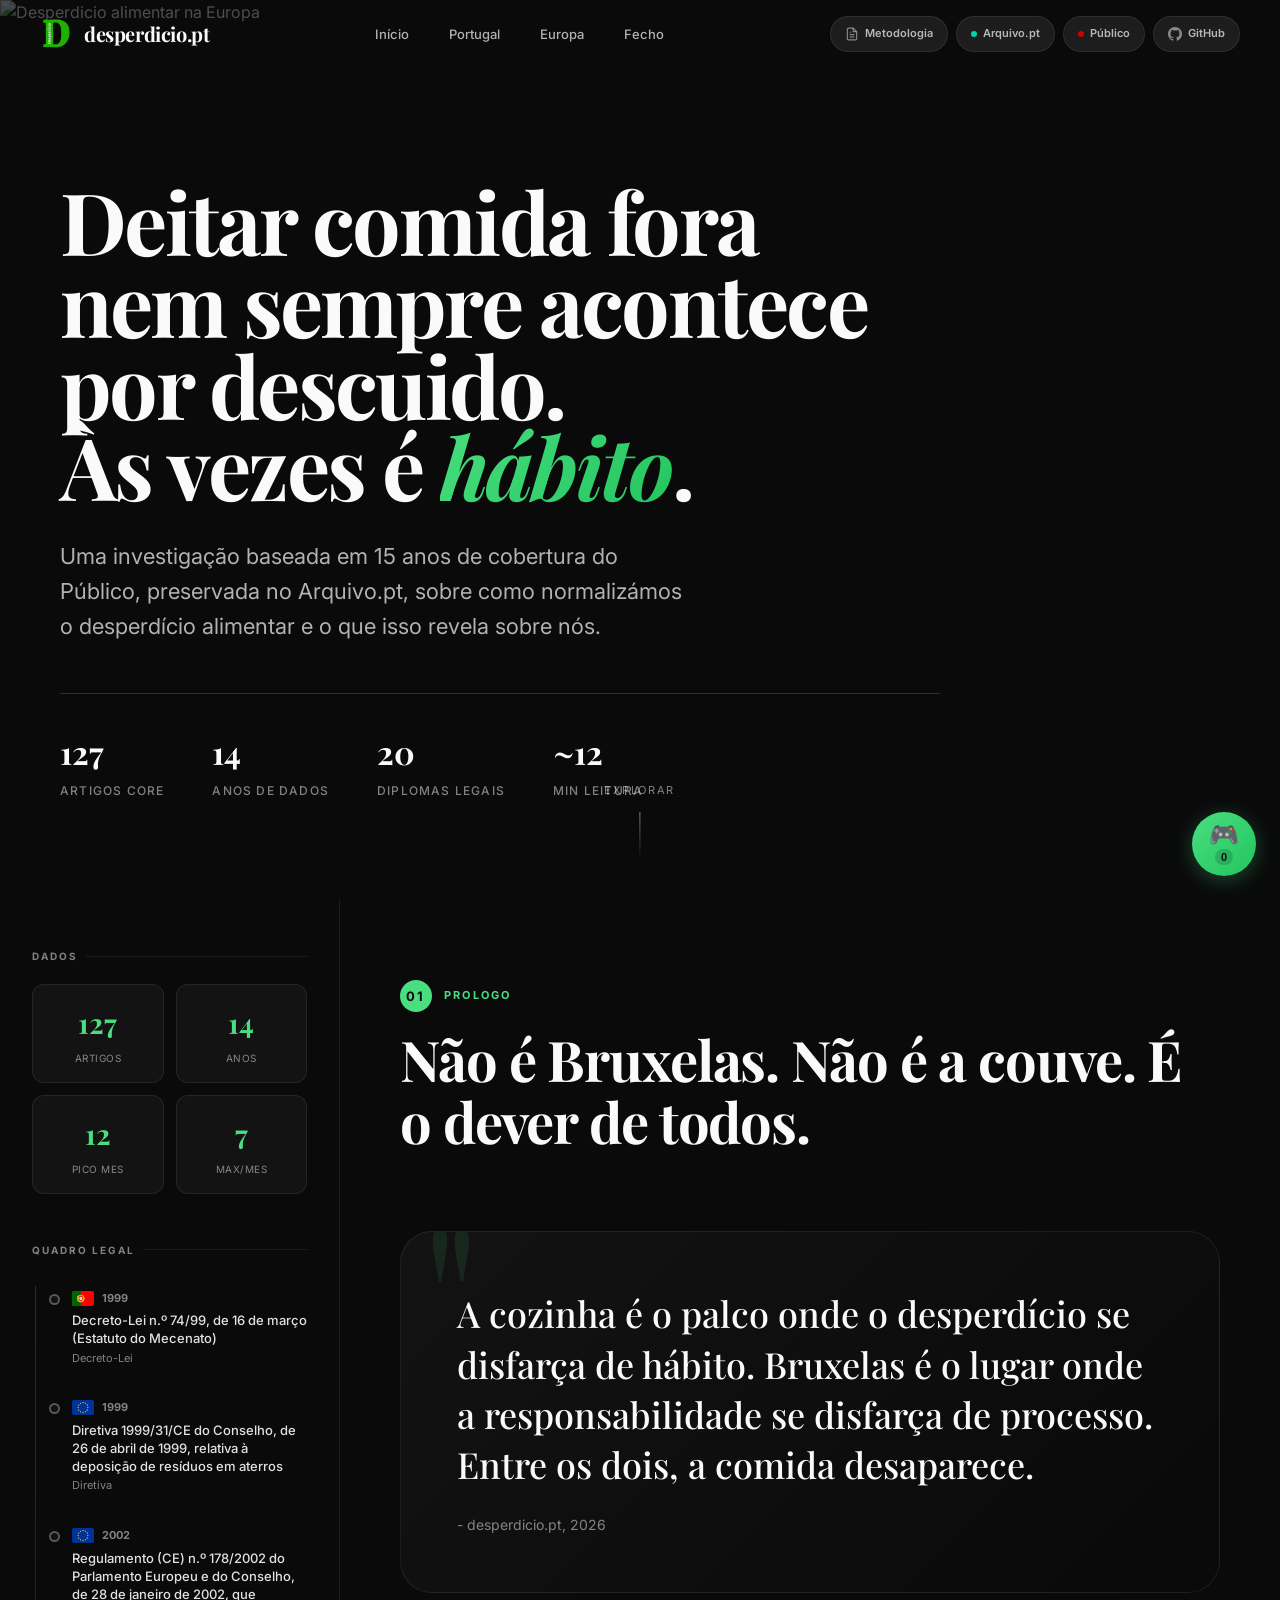
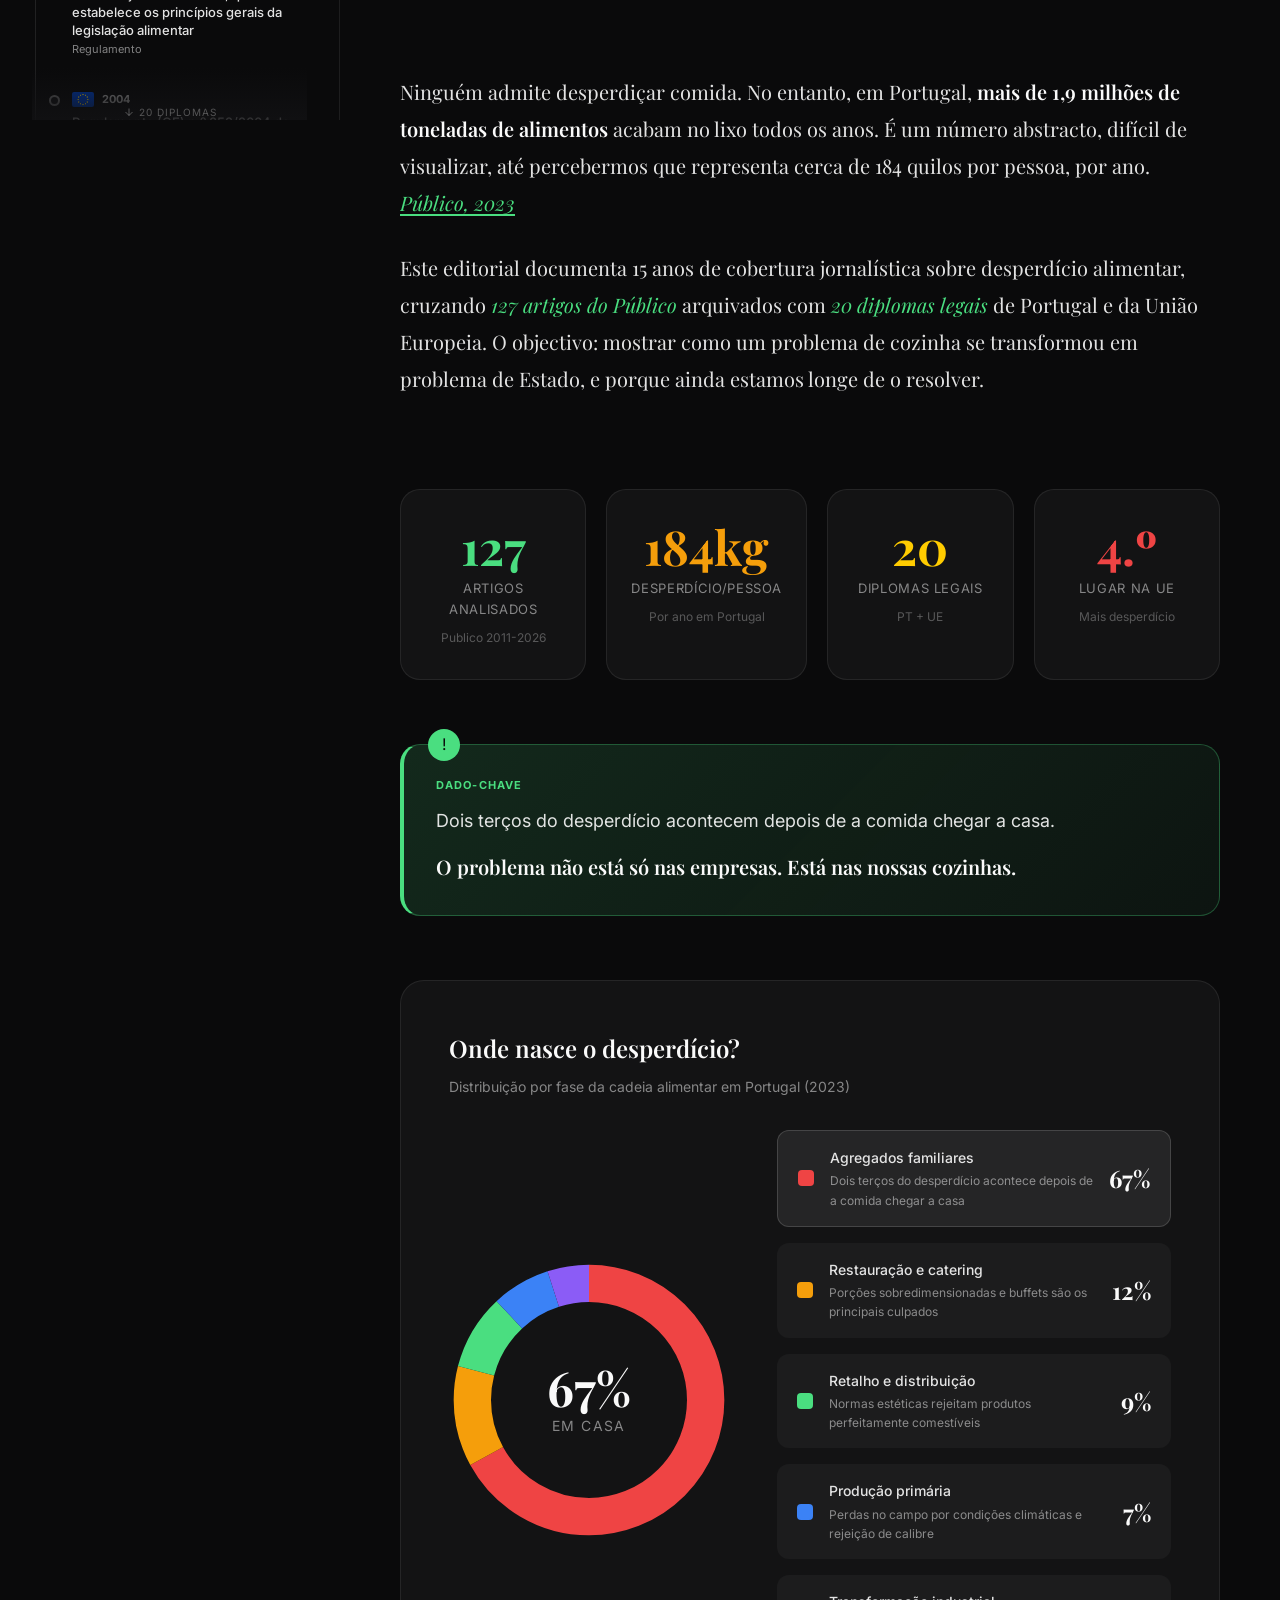
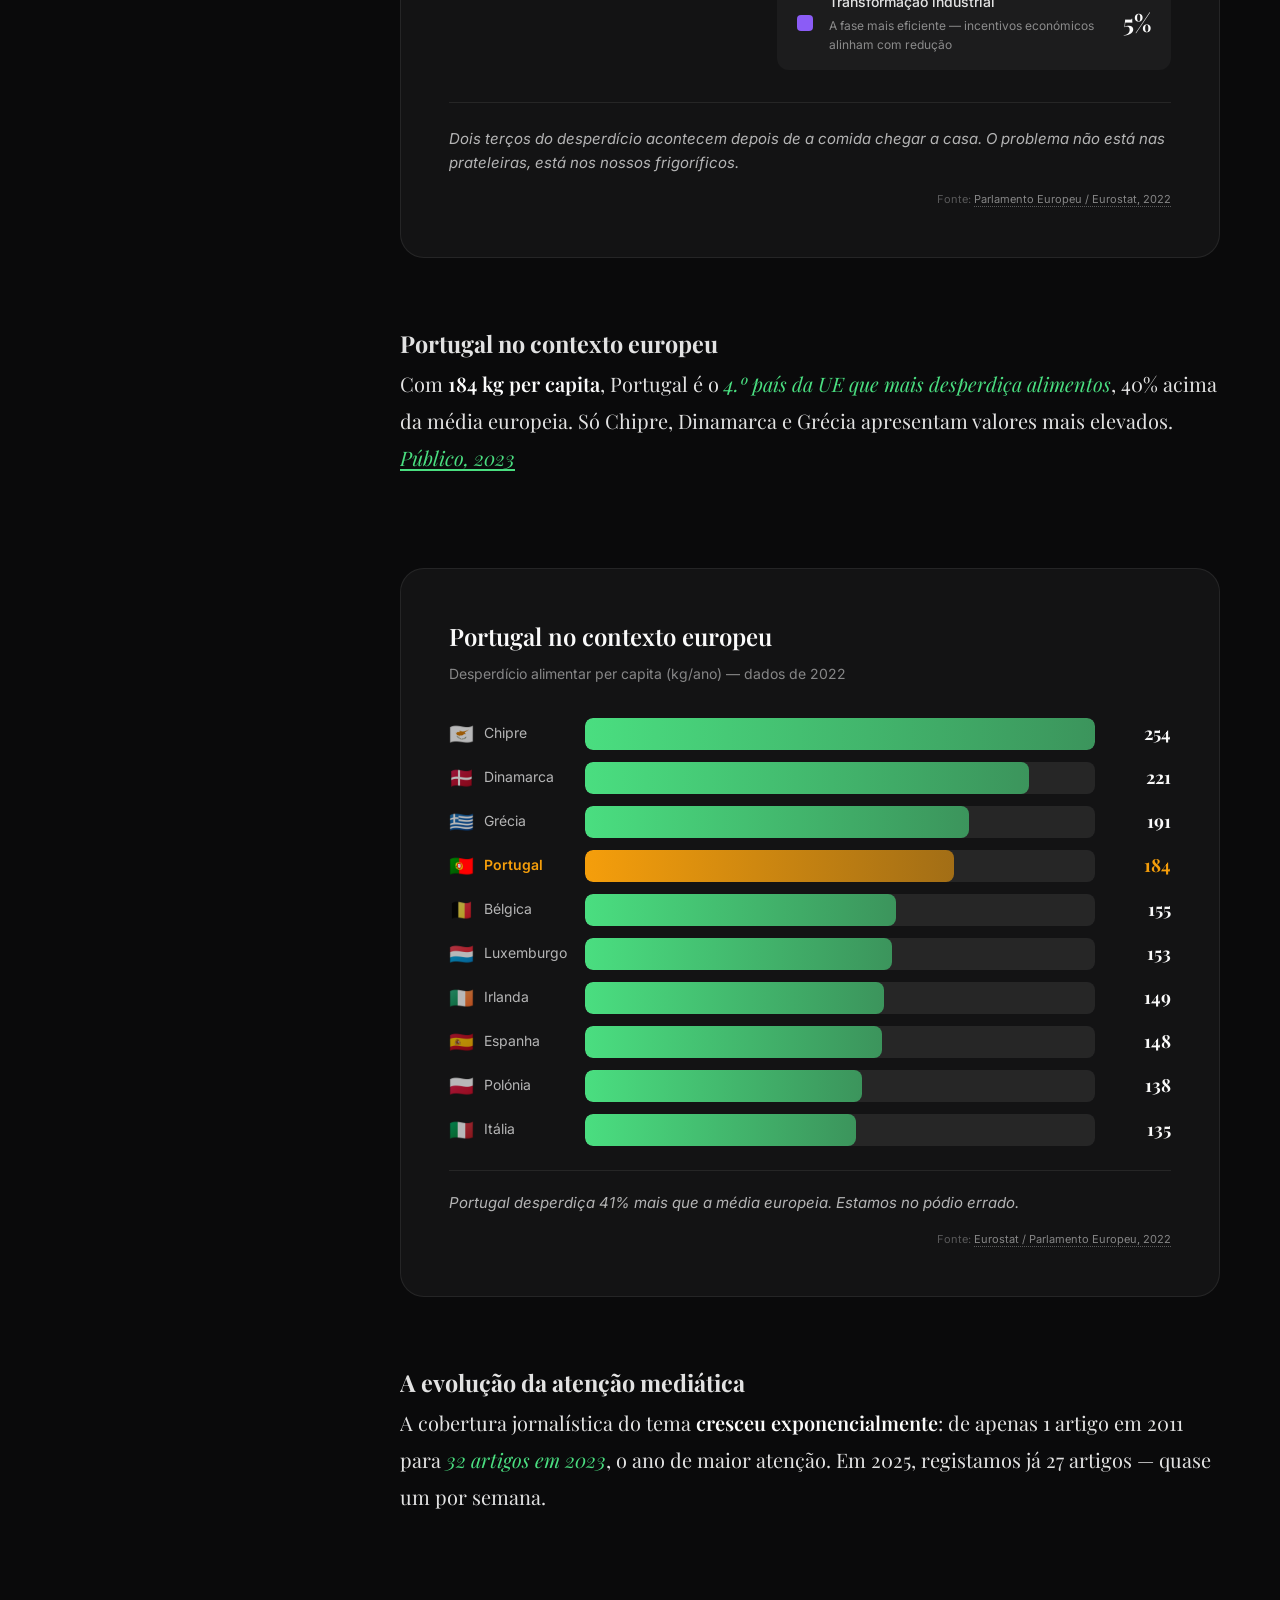
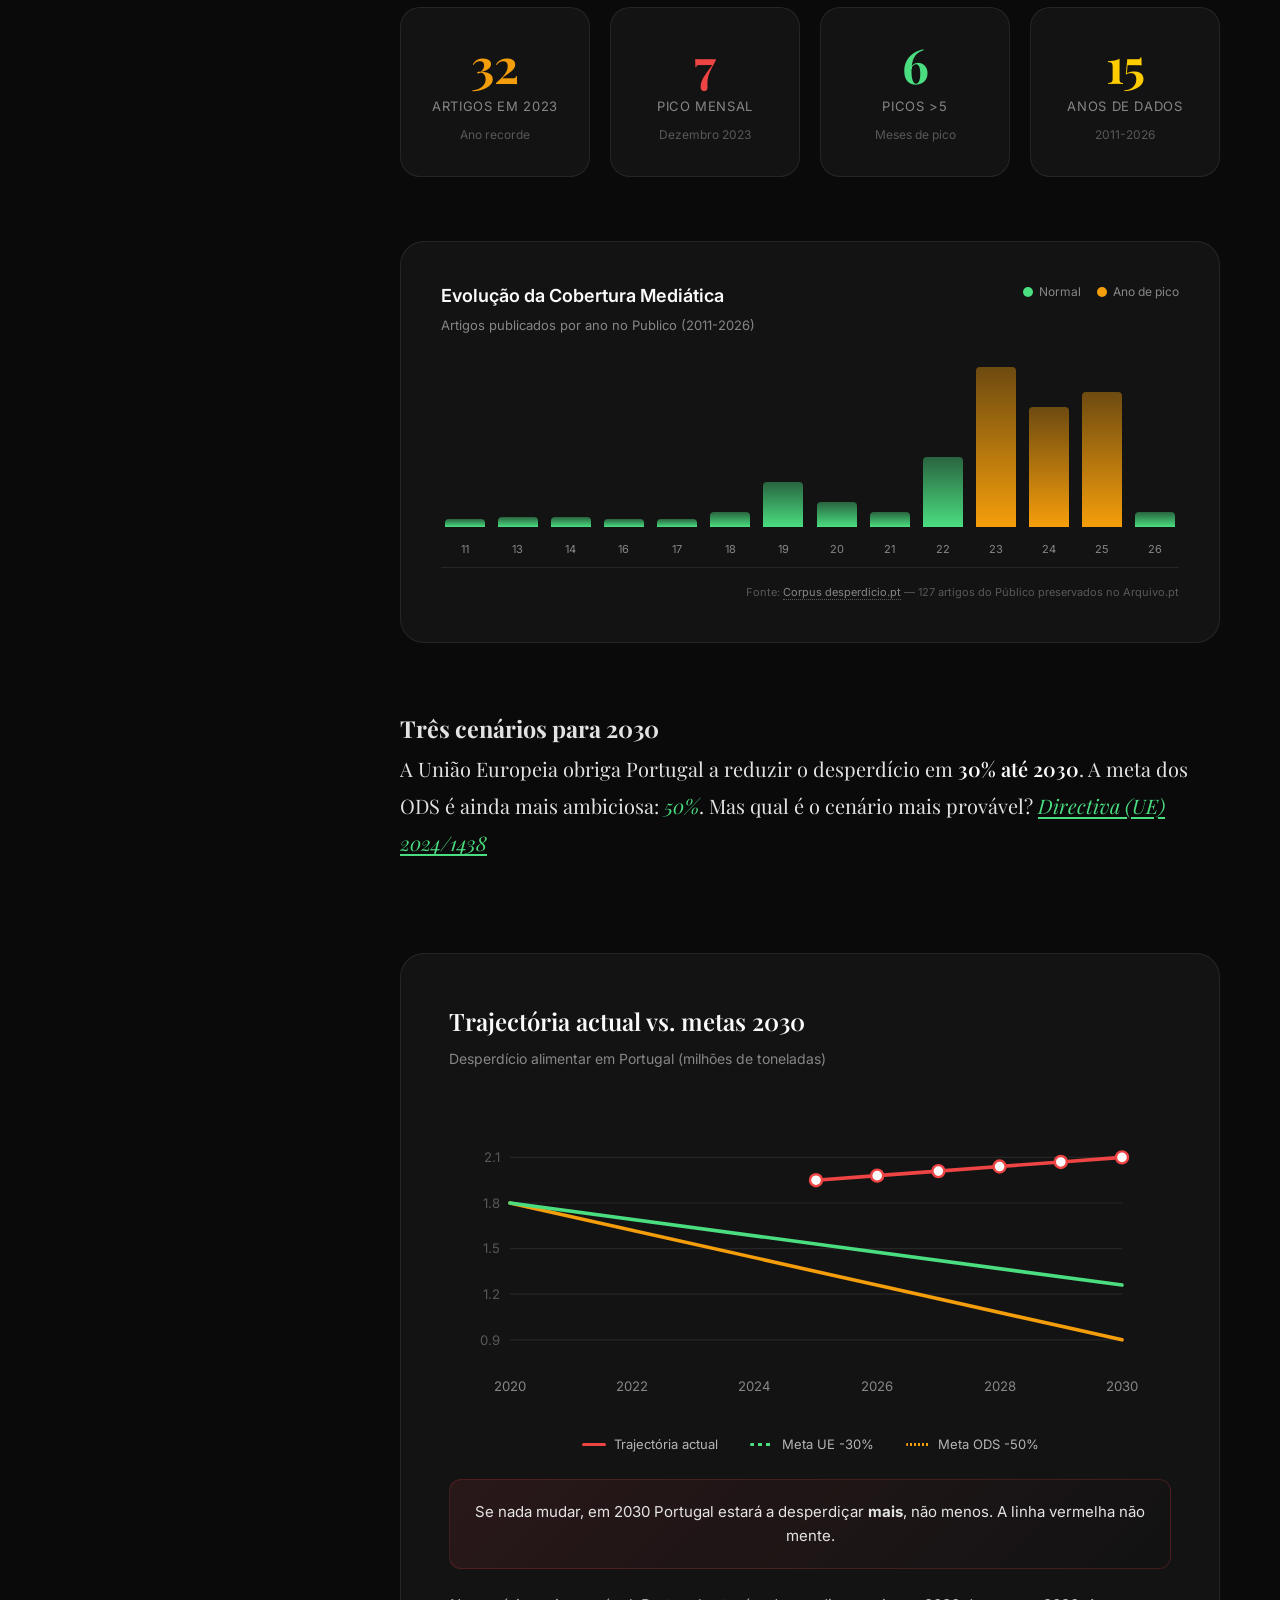
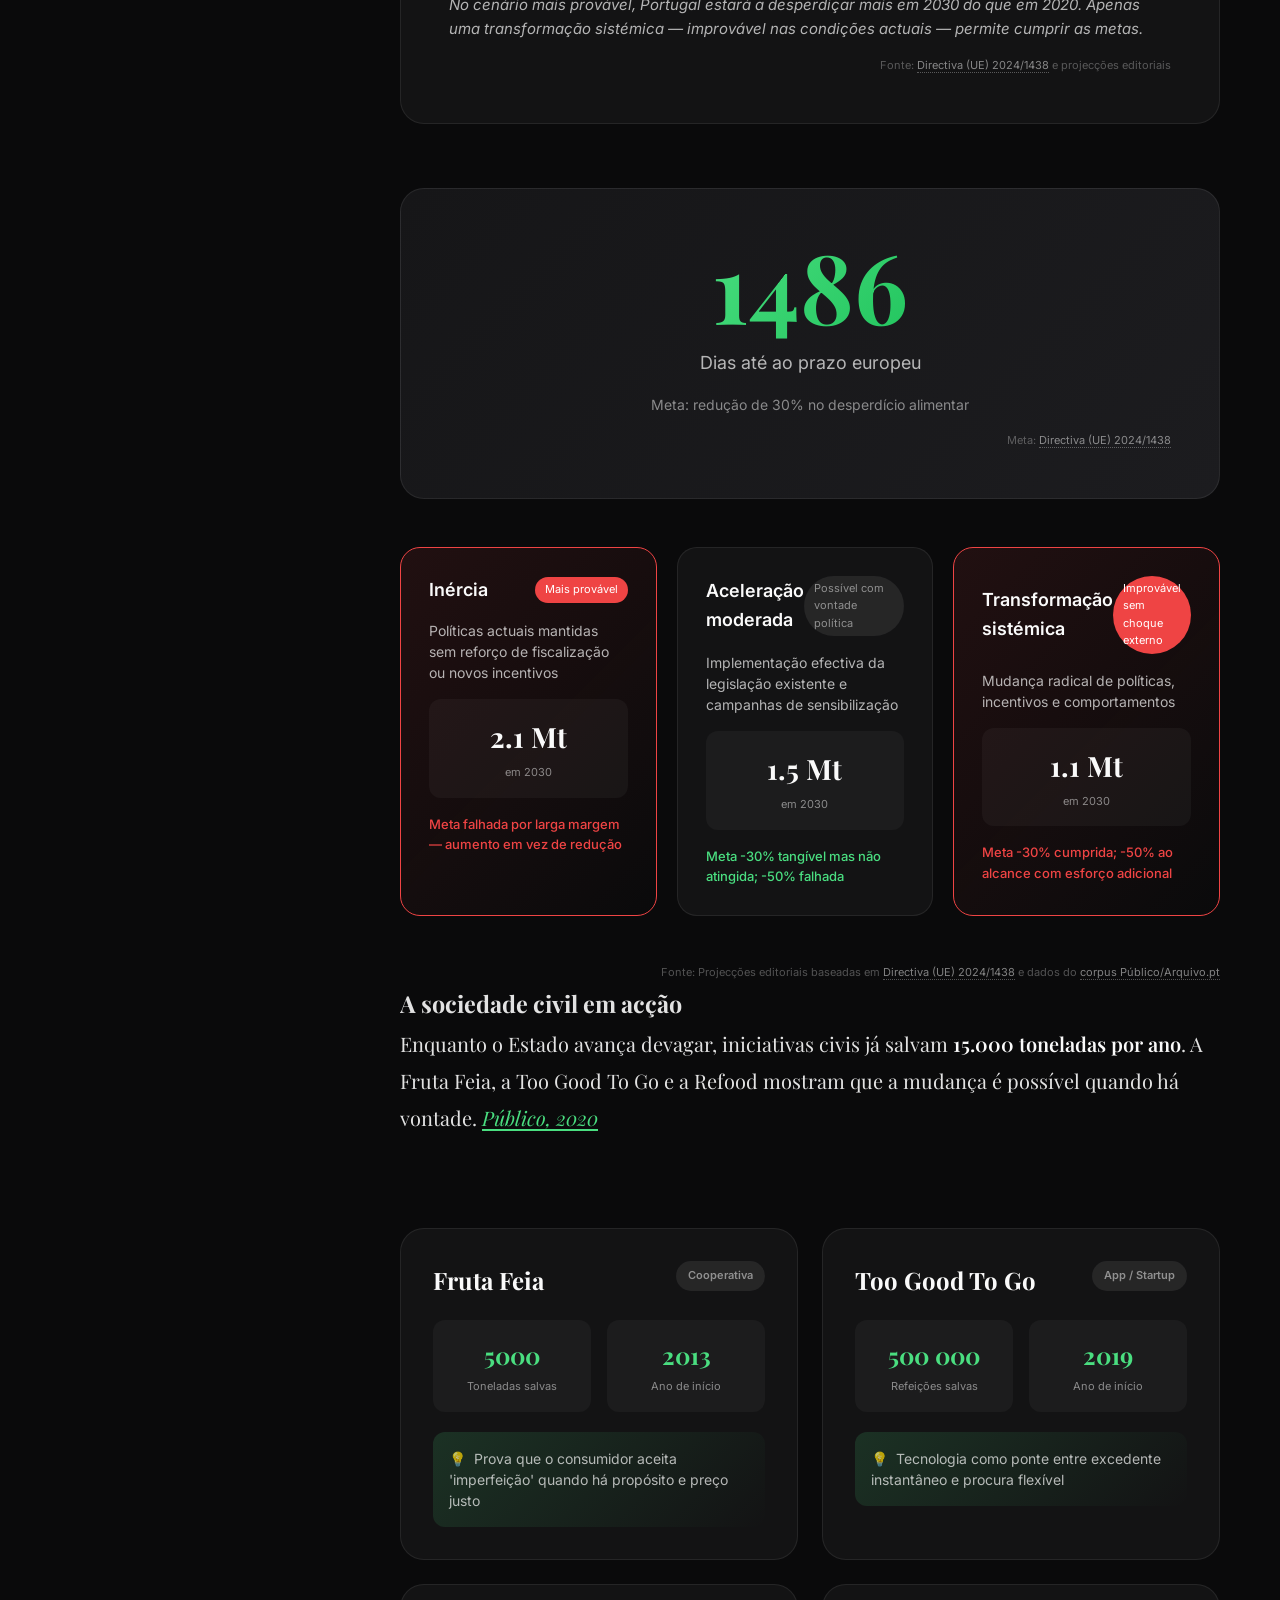
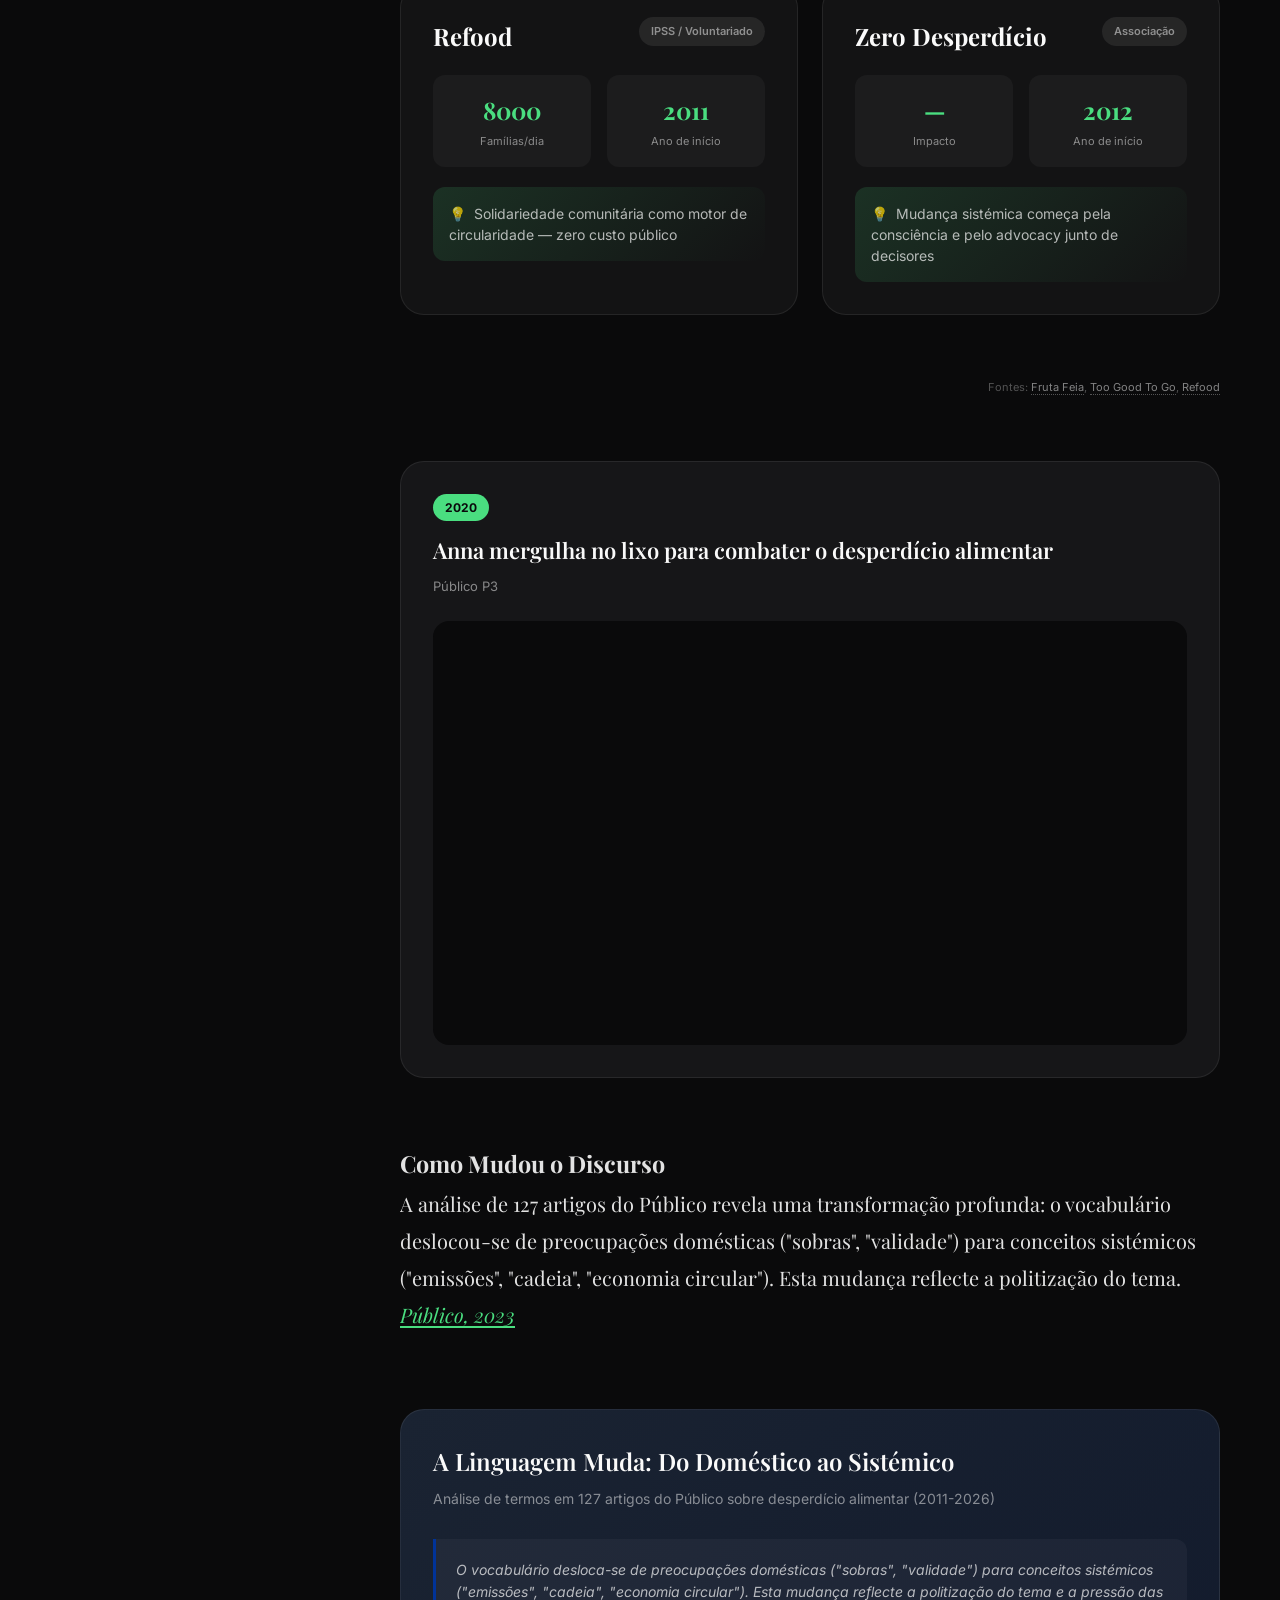
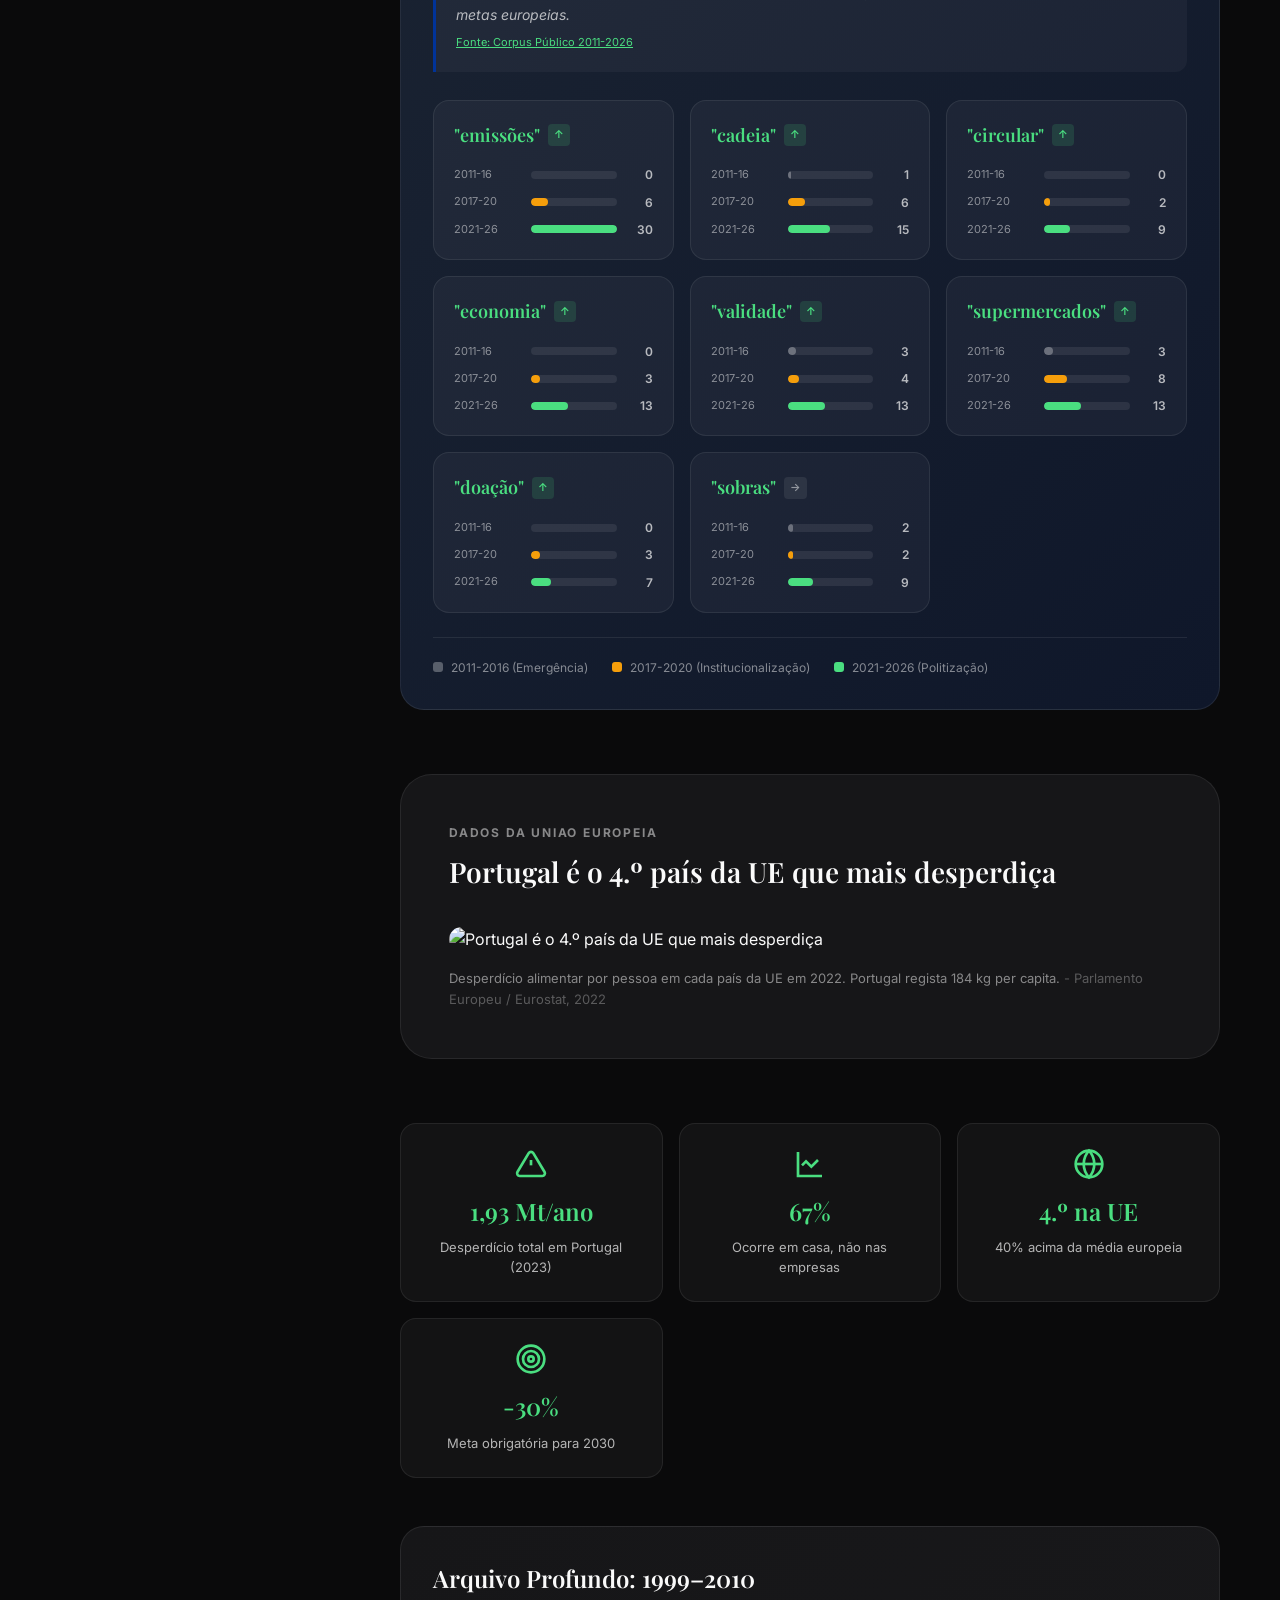
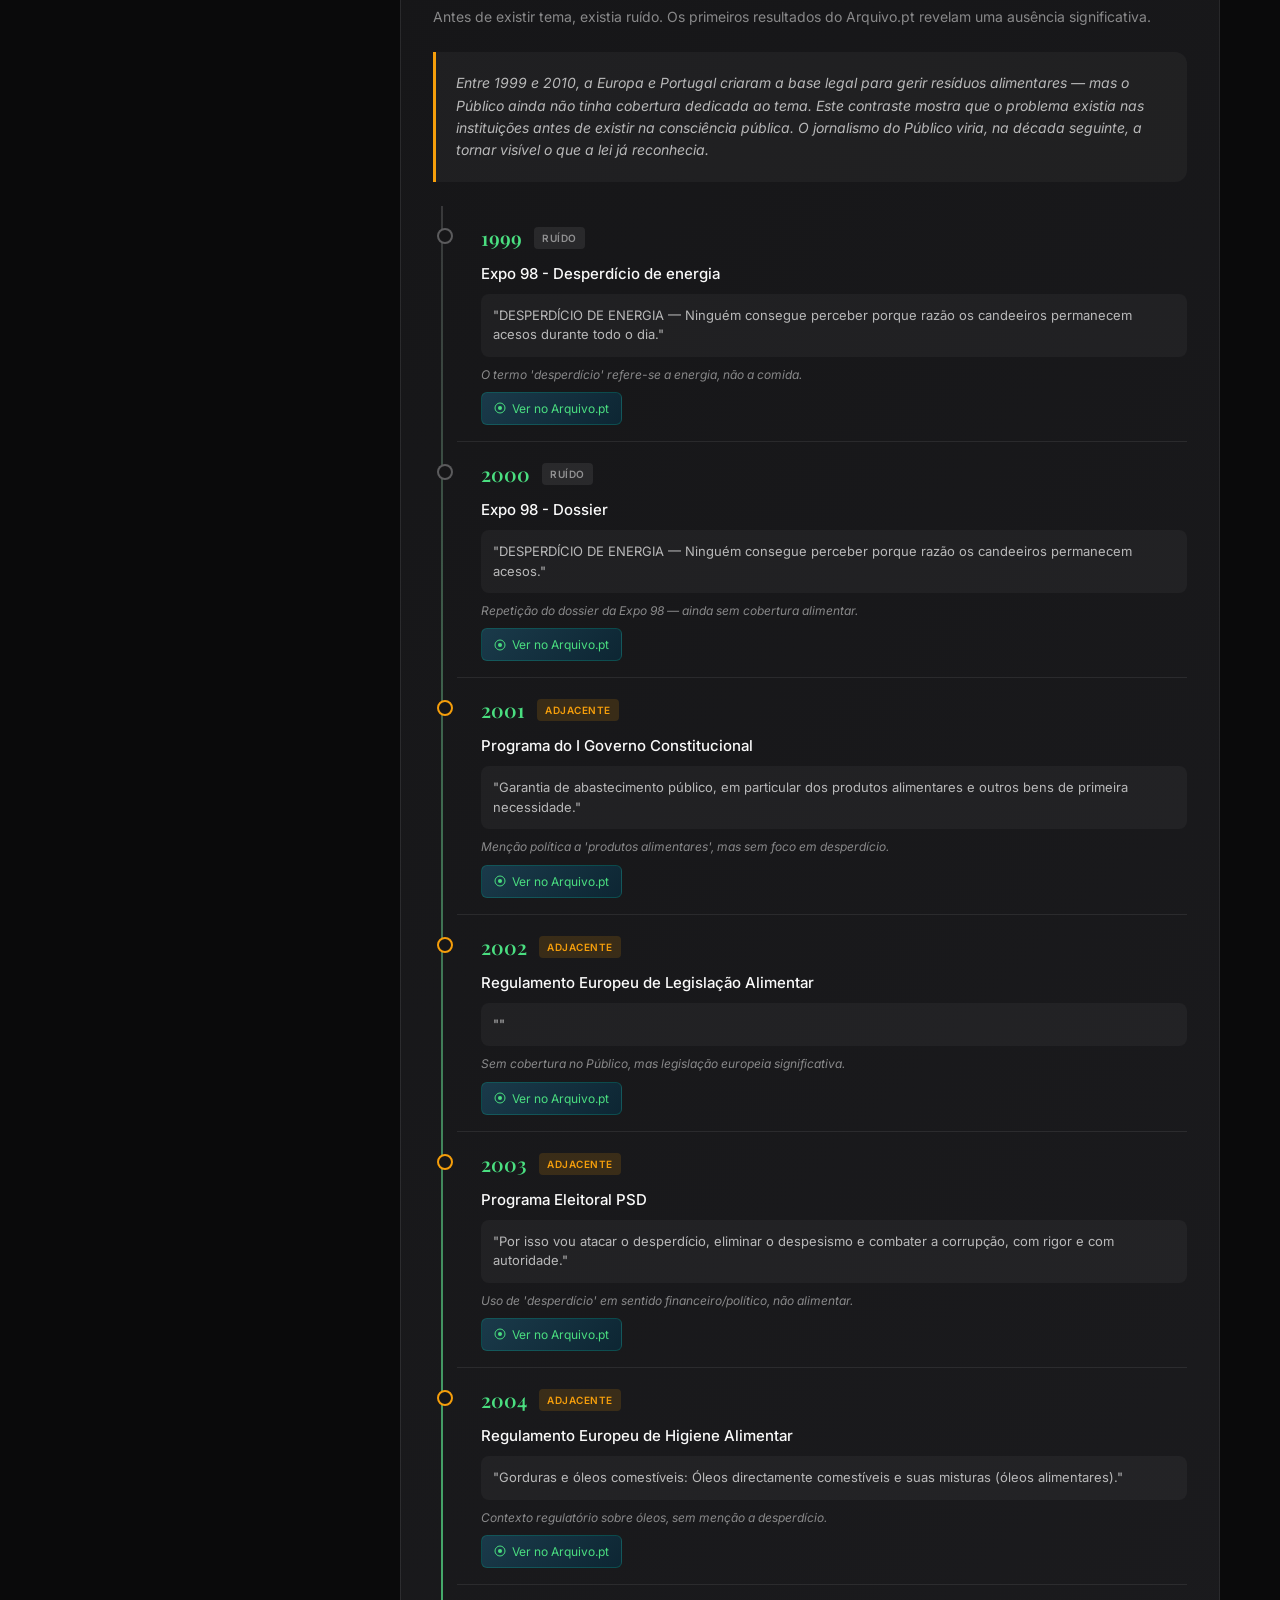
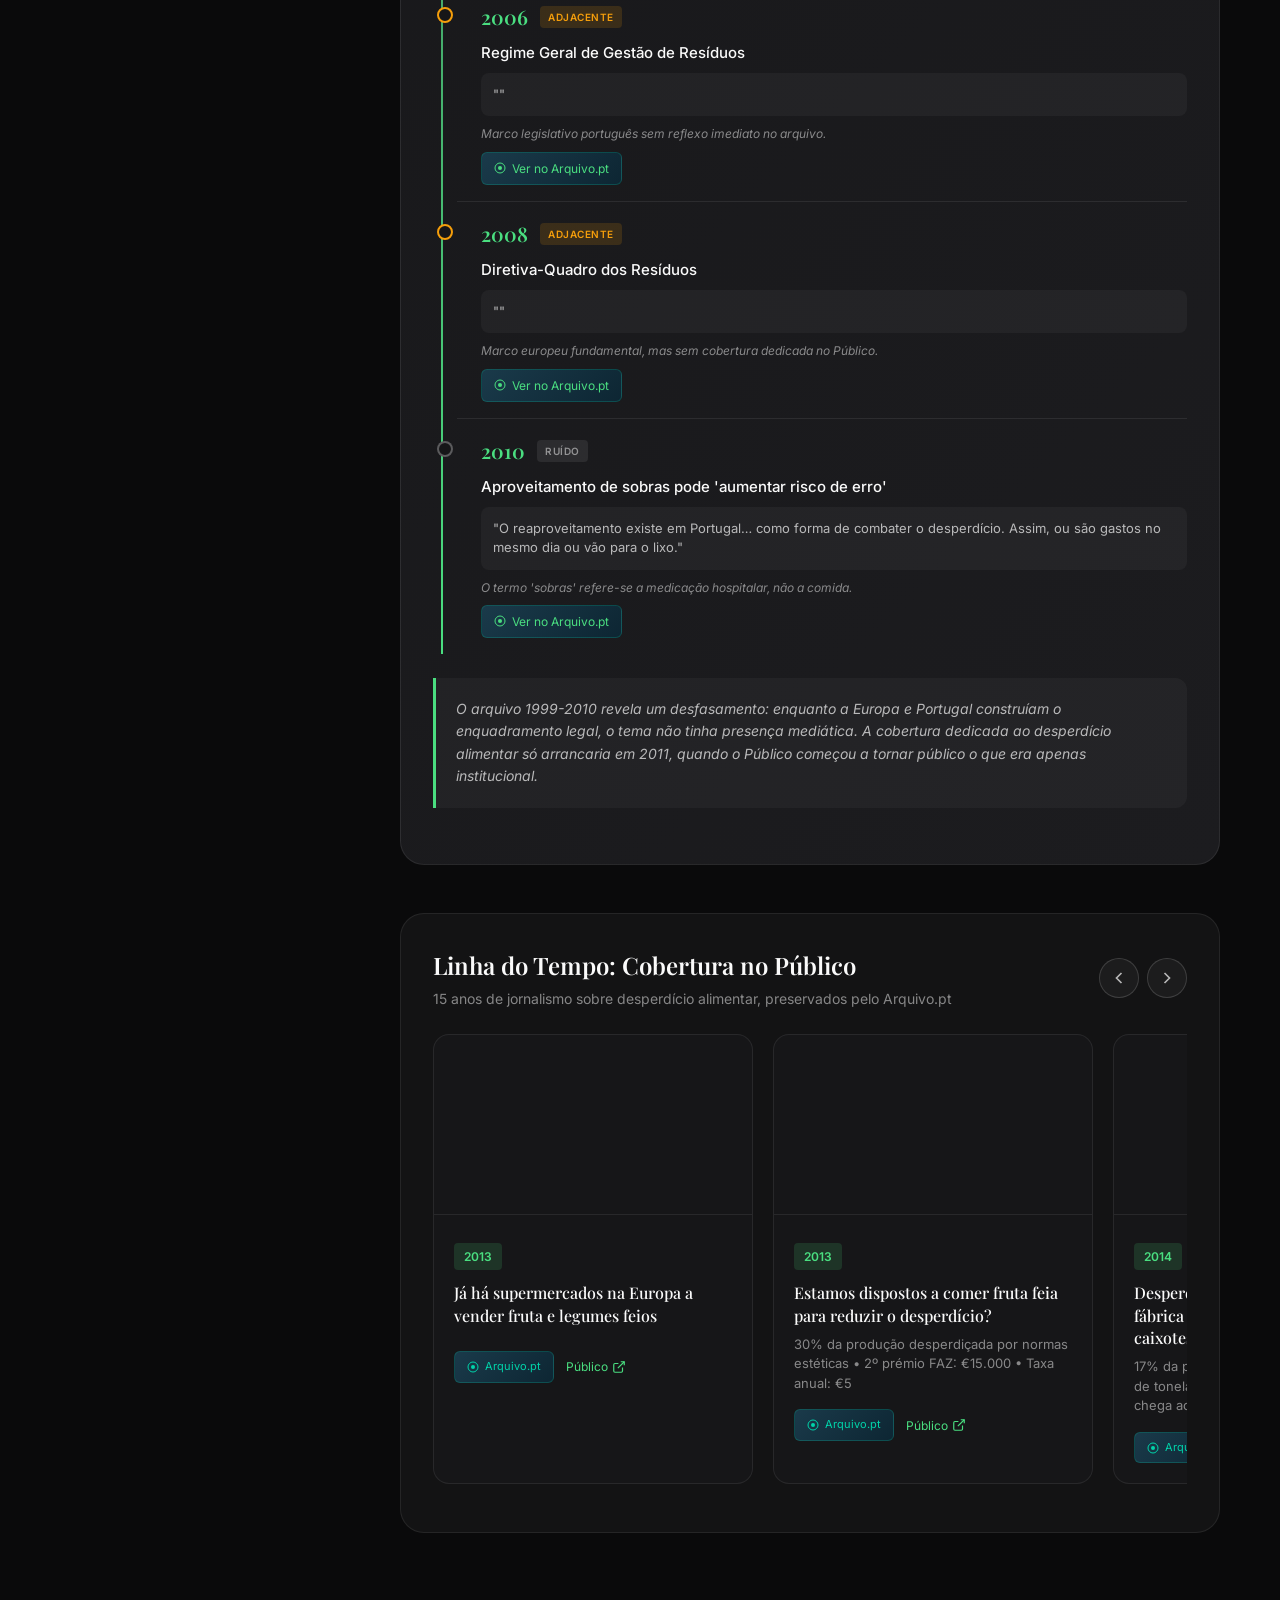
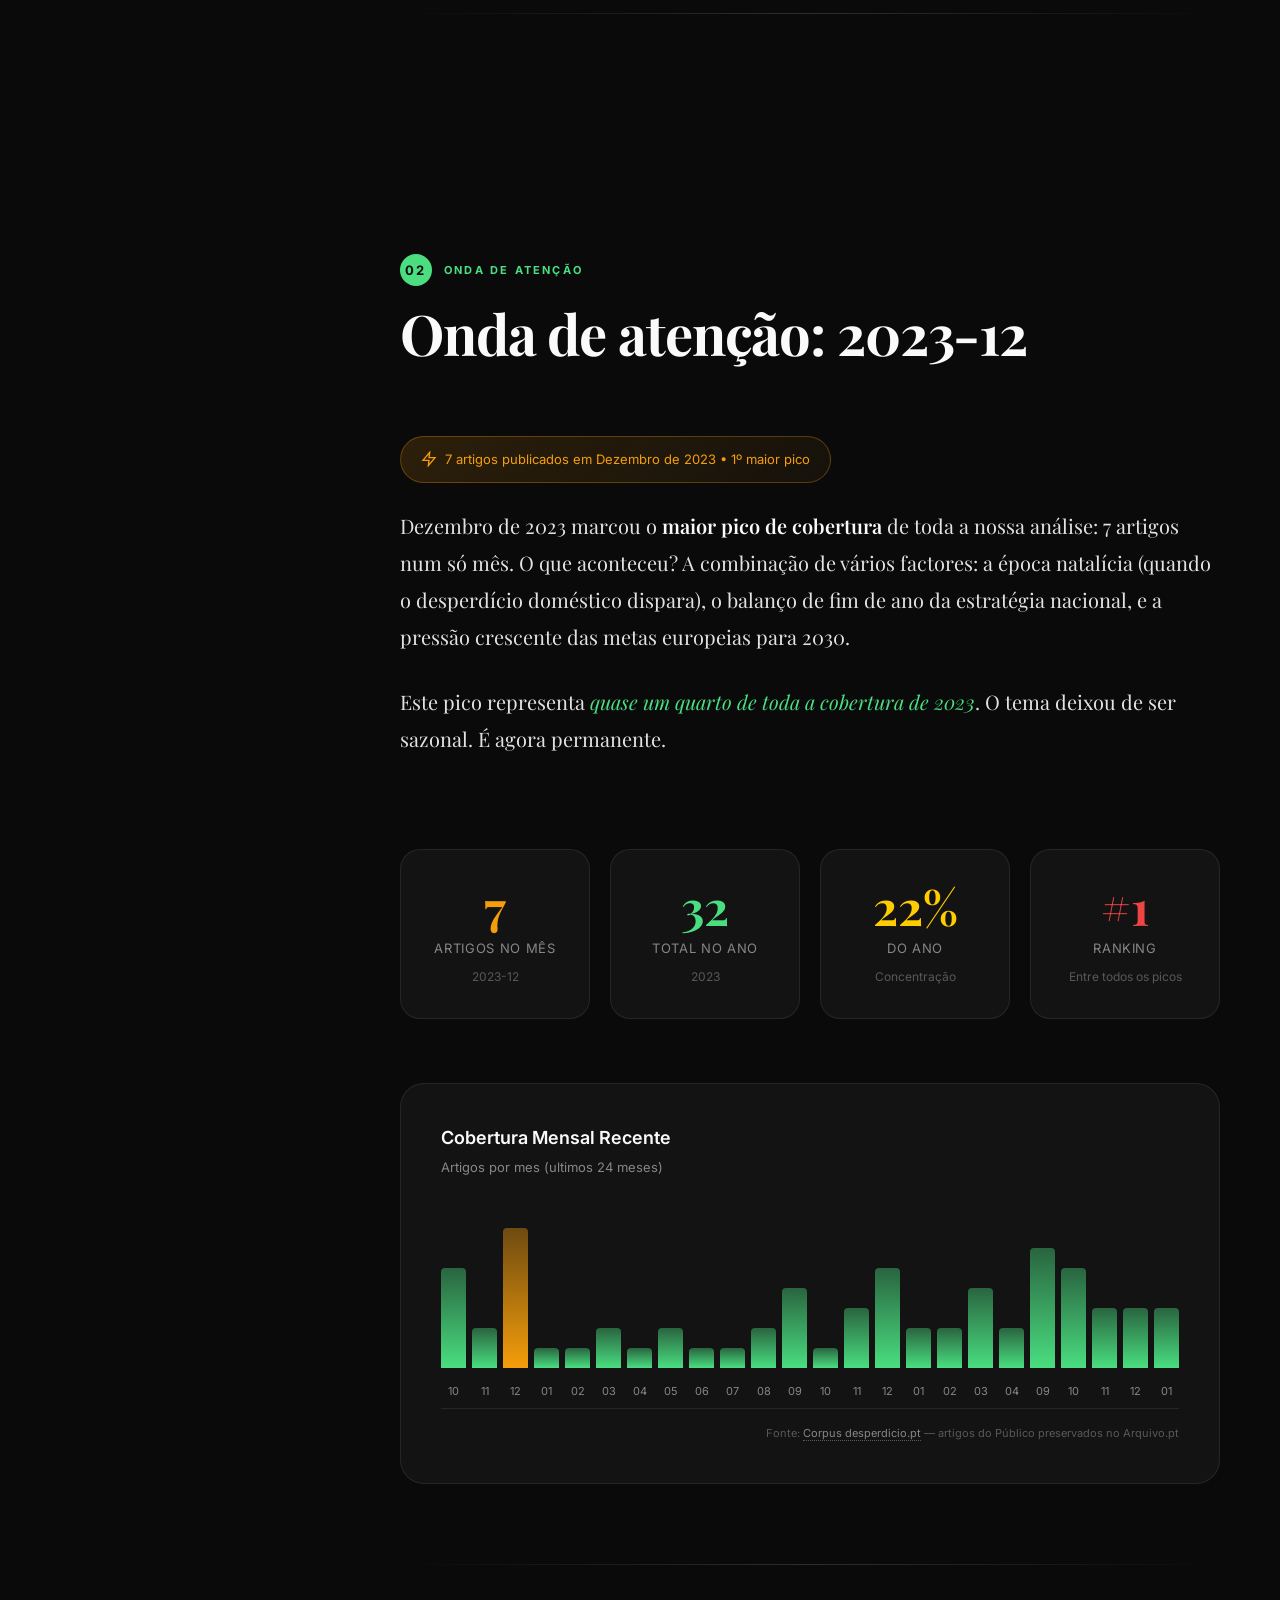
==== commit 5fb6b548: "adjustments on UI" ====
--- a/index.html
+++ b/index.html
@@ -1,13 +1,89 @@
 <!DOCTYPE html>
-<html lang="pt">
+<html lang="pt-PT">
 <head>
   <meta charset="utf-8">
   <meta name="viewport" content="width=device-width, initial-scale=1, viewport-fit=cover">
+
+  <!-- Primary Meta Tags -->
   <title>desperdicio.pt - Um Editorial Documental sobre Desperdício Alimentar</title>
-  <meta name="description" content="Uma investigação visual sobre o desperdício alimentar em Portugal e na Europa, construída a partir do arquivo do Público no Arquivo.pt">
-  <meta property="og:title" content="desperdicio.pt - Editorial Documental">
-  <meta property="og:description" content="O desperdício alimentar em Portugal e na Europa: uma investigação baseada em 15 anos de cobertura do Público e 20 diplomas legais">
+  <meta name="title" content="desperdicio.pt - Um Editorial Documental sobre Desperdício Alimentar">
+  <meta name="description" content="Portugal desperdiça 184 kg de comida por pessoa, por ano. Uma investigação baseada em 15 anos de cobertura do Público, preservada no Arquivo.pt.">
+  <meta name="keywords" content="desperdício alimentar, food waste, Portugal, sustentabilidade, Público, Arquivo.pt, jornalismo de dados, UE, ambiente">
+  <meta name="author" content="desperdicio.pt">
+  <meta name="robots" content="index, follow">
+  <meta name="language" content="Portuguese">
+
+  <!-- Canonical URL -->
+  <link rel="canonical" href="https://desperdicio.pt/">
+
+  <!-- Open Graph / Facebook / WhatsApp / LinkedIn -->
+  <meta property="og:type" content="website">
+  <meta property="og:url" content="https://desperdicio.pt/">
+  <meta property="og:title" content="desperdicio.pt - Deitar comida fora nem sempre é descuido. Às vezes é hábito.">
+  <meta property="og:description" content="Portugal desperdiça 184 kg de comida por pessoa, por ano — somos o 4.º país da UE que mais desperdiça. Uma investigação baseada em 15 anos de jornalismo do Público.">
   <meta property="og:image" content="https://www.europarl.europa.eu/resources/library/images/20240319PHT19475/20240319PHT19475-cl.jpg">
+  <meta property="og:image:width" content="1200">
+  <meta property="og:image:height" content="630">
+  <meta property="og:image:alt" content="Desperdício alimentar na Europa - Infografia do Parlamento Europeu">
+  <meta property="og:locale" content="pt_PT">
+  <meta property="og:site_name" content="desperdicio.pt">
+
+  <!-- Twitter / X -->
+  <meta name="twitter:card" content="summary_large_image">
+  <meta name="twitter:url" content="https://desperdicio.pt/">
+  <meta name="twitter:title" content="desperdicio.pt - Deitar comida fora nem sempre é descuido. Às vezes é hábito.">
+  <meta name="twitter:description" content="Portugal desperdiça 184 kg de comida por pessoa, por ano — somos o 4.º país da UE que mais desperdiça. Uma investigação baseada em 15 anos de jornalismo do Público.">
+  <meta name="twitter:image" content="https://www.europarl.europa.eu/resources/library/images/20240319PHT19475/20240319PHT19475-cl.jpg">
+  <meta name="twitter:image:alt" content="Desperdício alimentar na Europa">
+  <meta name="twitter:creator" content="@desperdiciopt">
+
+  <!-- Additional Meta Tags -->
+  <meta name="theme-color" content="#0a0a0b">
+  <meta name="msapplication-TileColor" content="#0a0a0b">
+  <meta name="apple-mobile-web-app-capable" content="yes">
+  <meta name="apple-mobile-web-app-status-bar-style" content="black-translucent">
+  <meta name="apple-mobile-web-app-title" content="desperdicio.pt">
+
+  <!-- Favicon -->
+  <link rel="icon" type="image/png" href="assets/img/desperdicio.pt.png">
+  <link rel="apple-touch-icon" href="assets/img/desperdicio.pt.png">
+
+  <!-- Structured Data / JSON-LD -->
+  <script type="application/ld+json">
+  {
+    "@context": "https://schema.org",
+    "@type": "Article",
+    "headline": "Deitar comida fora nem sempre é descuido. Às vezes é hábito.",
+    "description": "Portugal desperdiça 184 kg de comida por pessoa, por ano. Uma investigação baseada em 15 anos de cobertura do Público, preservada no Arquivo.pt.",
+    "image": "https://www.europarl.europa.eu/resources/library/images/20240319PHT19475/20240319PHT19475-cl.jpg",
+    "author": {
+      "@type": "Organization",
+      "name": "desperdicio.pt",
+      "url": "https://desperdicio.pt"
+    },
+    "publisher": {
+      "@type": "Organization",
+      "name": "desperdicio.pt",
+      "logo": {
+        "@type": "ImageObject",
+        "url": "https://desperdicio.pt/assets/img/desperdicio.pt.png"
+      }
+    },
+    "datePublished": "2026-01-23",
+    "dateModified": "2026-01-23",
+    "mainEntityOfPage": {
+      "@type": "WebPage",
+      "@id": "https://desperdicio.pt/"
+    },
+    "about": {
+      "@type": "Thing",
+      "name": "Food Waste",
+      "sameAs": "https://en.wikipedia.org/wiki/Food_waste"
+    },
+    "keywords": "desperdício alimentar, food waste, Portugal, sustentabilidade, UE",
+    "inLanguage": "pt-PT"
+  }
+  </script>
 
   <link rel="preconnect" href="https://fonts.googleapis.com">
   <link rel="preconnect" href="https://fonts.gstatic.com" crossorigin>
@@ -93,6 +169,32 @@
       <div class="scroll-line"></div>
     </div>
   </header>
+
+  <!-- Share Sidebar -->
+  <aside class="share-sidebar" id="shareSidebar">
+    <span class="share-label">Partilhar</span>
+    <a href="#" class="share-btn" data-network="x" title="Partilhar no X">
+      <svg viewBox="0 0 24 24" fill="currentColor"><path d="M18.244 2.25h3.308l-7.227 8.26 8.502 11.24H16.17l-5.214-6.817L4.99 21.75H1.68l7.73-8.835L1.254 2.25H8.08l4.713 6.231zm-1.161 17.52h1.833L7.084 4.126H5.117z"/></svg>
+    </a>
+    <a href="#" class="share-btn" data-network="facebook" title="Partilhar no Facebook">
+      <svg viewBox="0 0 24 24" fill="currentColor"><path d="M24 12.073c0-6.627-5.373-12-12-12s-12 5.373-12 12c0 5.99 4.388 10.954 10.125 11.854v-8.385H7.078v-3.47h3.047V9.43c0-3.007 1.792-4.669 4.533-4.669 1.312 0 2.686.235 2.686.235v2.953H15.83c-1.491 0-1.956.925-1.956 1.874v2.25h3.328l-.532 3.47h-2.796v8.385C19.612 23.027 24 18.062 24 12.073z"/></svg>
+    </a>
+    <a href="#" class="share-btn" data-network="linkedin" title="Partilhar no LinkedIn">
+      <svg viewBox="0 0 24 24" fill="currentColor"><path d="M20.447 20.452h-3.554v-5.569c0-1.328-.027-3.037-1.852-3.037-1.853 0-2.136 1.445-2.136 2.939v5.667H9.351V9h3.414v1.561h.046c.477-.9 1.637-1.85 3.37-1.85 3.601 0 4.267 2.37 4.267 5.455v6.286zM5.337 7.433c-1.144 0-2.063-.926-2.063-2.065 0-1.138.92-2.063 2.063-2.063 1.14 0 2.064.925 2.064 2.063 0 1.139-.925 2.065-2.064 2.065zm1.782 13.019H3.555V9h3.564v11.452zM22.225 0H1.771C.792 0 0 .774 0 1.729v20.542C0 23.227.792 24 1.771 24h20.451C23.2 24 24 23.227 24 22.271V1.729C24 .774 23.2 0 22.222 0h.003z"/></svg>
+    </a>
+    <a href="#" class="share-btn" data-network="whatsapp" title="Partilhar no WhatsApp">
+      <svg viewBox="0 0 24 24" fill="currentColor"><path d="M17.472 14.382c-.297-.149-1.758-.867-2.03-.967-.273-.099-.471-.148-.67.15-.197.297-.767.966-.94 1.164-.173.199-.347.223-.644.075-.297-.15-1.255-.463-2.39-1.475-.883-.788-1.48-1.761-1.653-2.059-.173-.297-.018-.458.13-.606.134-.133.298-.347.446-.52.149-.174.198-.298.298-.497.099-.198.05-.371-.025-.52-.075-.149-.669-1.612-.916-2.207-.242-.579-.487-.5-.669-.51-.173-.008-.371-.01-.57-.01-.198 0-.52.074-.792.372-.272.297-1.04 1.016-1.04 2.479 0 1.462 1.065 2.875 1.213 3.074.149.198 2.096 3.2 5.077 4.487.709.306 1.262.489 1.694.625.712.227 1.36.195 1.871.118.571-.085 1.758-.719 2.006-1.413.248-.694.248-1.289.173-1.413-.074-.124-.272-.198-.57-.347m-5.421 7.403h-.004a9.87 9.87 0 01-5.031-1.378l-.361-.214-3.741.982.998-3.648-.235-.374a9.86 9.86 0 01-1.51-5.26c.001-5.45 4.436-9.884 9.888-9.884 2.64 0 5.122 1.03 6.988 2.898a9.825 9.825 0 012.893 6.994c-.003 5.45-4.437 9.884-9.885 9.884m8.413-18.297A11.815 11.815 0 0012.05 0C5.495 0 .16 5.335.157 11.892c0 2.096.547 4.142 1.588 5.945L.057 24l6.305-1.654a11.882 11.882 0 005.683 1.448h.005c6.554 0 11.89-5.335 11.893-11.893a11.821 11.821 0 00-3.48-8.413z"/></svg>
+    </a>
+    <a href="#" class="share-btn" data-network="telegram" title="Partilhar no Telegram">
+      <svg viewBox="0 0 24 24" fill="currentColor"><path d="M11.944 0A12 12 0 0 0 0 12a12 12 0 0 0 12 12 12 12 0 0 0 12-12A12 12 0 0 0 12 0a12 12 0 0 0-.056 0zm4.962 7.224c.1-.002.321.023.465.14a.506.506 0 0 1 .171.325c.016.093.036.306.02.472-.18 1.898-.962 6.502-1.36 8.627-.168.9-.499 1.201-.82 1.23-.696.065-1.225-.46-1.9-.902-1.056-.693-1.653-1.124-2.678-1.8-1.185-.78-.417-1.21.258-1.91.177-.184 3.247-2.977 3.307-3.23.007-.032.014-.15-.056-.212s-.174-.041-.249-.024c-.106.024-1.793 1.14-5.061 3.345-.48.33-.913.49-1.302.48-.428-.008-1.252-.241-1.865-.44-.752-.245-1.349-.374-1.297-.789.027-.216.325-.437.893-.663 3.498-1.524 5.83-2.529 6.998-3.014 3.332-1.386 4.025-1.627 4.476-1.635z"/></svg>
+    </a>
+    <a href="#" class="share-btn" data-network="email" title="Partilhar por Email">
+      <svg viewBox="0 0 24 24" fill="none" stroke="currentColor" stroke-width="2"><path d="M4 4h16c1.1 0 2 .9 2 2v12c0 1.1-.9 2-2 2H4c-1.1 0-2-.9-2-2V6c0-1.1.9-2 2-2z"/><polyline points="22,6 12,13 2,6"/></svg>
+    </a>
+    <a href="#" class="share-btn" data-network="copy" title="Copiar link">
+      <svg viewBox="0 0 24 24" fill="none" stroke="currentColor" stroke-width="2"><rect x="9" y="9" width="13" height="13" rx="2" ry="2"/><path d="M5 15H4a2 2 0 0 1-2-2V4a2 2 0 0 1 2-2h9a2 2 0 0 1 2 2v1"/></svg>
+    </a>
+  </aside>
 
   <!-- Layout -->
   <div class="layout">
@@ -151,8 +253,13 @@
           <span class="site-footer-label">Fontes</span>
           <a href="https://www.europarl.europa.eu" target="_blank"><img src="assets/img/flag_eu.svg" alt="UE" class="site-footer-flag"></a>
           <a href="https://www.parlamento.pt" target="_blank"><img src="assets/img/flag_pt.svg" alt="PT" class="site-footer-flag"></a>
-          <a href="https://ec.europa.eu/eurostat" target="_blank">Eurostat</a>
-          <a href="https://dre.pt" target="_blank">DRE</a>
+          <a href="https://ec.europa.eu/eurostat" target="_blank"><img src="assets/img/logo_eurostat.png" alt="Eurostat" class="site-footer-logo-sm"></a>
+          <a href="https://dre.pt" target="_blank"><img src="assets/img/logo_dre.png" alt="DRE" class="site-footer-logo-sm"></a>
+        </div>
+        <div class="site-footer-row">
+          <span class="site-footer-label">Legal</span>
+          <a href="privacidade.html">Privacidade</a>
+          <a href="termos.html">Termos de Uso</a>
         </div>
       </div>
     </div>
@@ -164,6 +271,7 @@
   </footer>
 
 <script src="assets/js/main.js"></script>
+<script src="assets/js/game.js"></script>
 
 </body>
 </html>
--- a/assets/css/styles.css
+++ b/assets/css/styles.css
@@ -11,7 +11,9 @@
   --white-70: rgba(250,250,250,0.7);
   --white-50: rgba(250,250,250,0.5);
   --white-30: rgba(250,250,250,0.3);
+  --white-20: rgba(250,250,250,0.2);
   --white-15: rgba(250,250,250,0.15);
+  --white-10: rgba(250,250,250,0.1);
   --white-08: rgba(250,250,250,0.08);
   --white-04: rgba(250,250,250,0.04);
 
@@ -1061,6 +1063,20 @@
   line-height: 1.5;
 }
 
+.ods-source {
+  margin-top: 8px;
+  font-size: 11px;
+}
+
+.ods-source a {
+  color: var(--ods-gold);
+  text-decoration: none;
+}
+
+.ods-source a:hover {
+  text-decoration: underline;
+}
+
 /* Law Card */
 .law-card {
   margin: 48px 0;
@@ -1521,6 +1537,12 @@
   border-radius: 2px;
 }
 
+.site-footer-logo-sm {
+  height: 18px !important;
+  width: auto !important;
+  object-fit: contain;
+}
+
 /* Bottom */
 .site-footer-bottom {
   max-width: 800px;
@@ -1761,6 +1783,12 @@
   height: 16px;
   border-radius: 2px;
   background: var(--white-15);
+  flex-shrink: 0;
+}
+
+.comparison-bar-flag-emoji {
+  font-size: 20px;
+  line-height: 1;
   flex-shrink: 0;
 }
 
@@ -3134,3 +3162,1060 @@
     padding: 32px 24px;
   }
 }
+
+/* ==================== SHARE SIDEBAR ==================== */
+
+.share-sidebar {
+  position: fixed;
+  left: 24px;
+  top: 50%;
+  transform: translateY(-50%);
+  display: flex;
+  flex-direction: column;
+  align-items: center;
+  gap: 8px;
+  z-index: 100;
+  opacity: 0;
+  visibility: hidden;
+  transition: opacity 0.4s ease, visibility 0.4s ease;
+}
+
+.share-sidebar.visible {
+  opacity: 1;
+  visibility: visible;
+}
+
+.share-label {
+  font-size: 10px;
+  font-weight: 600;
+  text-transform: uppercase;
+  letter-spacing: 1px;
+  color: var(--white-30);
+  writing-mode: vertical-rl;
+  text-orientation: mixed;
+  transform: rotate(180deg);
+  margin-bottom: 8px;
+}
+
+.share-btn {
+  width: 40px;
+  height: 40px;
+  display: flex;
+  align-items: center;
+  justify-content: center;
+  background: var(--dark2);
+  border: 1px solid var(--white-10);
+  border-radius: 10px;
+  color: var(--white-50);
+  text-decoration: none;
+  transition: all 0.2s ease;
+}
+
+.share-btn:hover {
+  background: var(--dark3);
+  border-color: var(--white-20);
+  color: var(--white);
+  transform: scale(1.1);
+}
+
+.share-btn svg {
+  width: 18px;
+  height: 18px;
+}
+
+.share-btn[data-network="x"]:hover {
+  background: #000;
+  border-color: #333;
+  color: #fff;
+}
+
+.share-btn[data-network="facebook"]:hover {
+  background: #1877f2;
+  border-color: #1877f2;
+  color: #fff;
+}
+
+.share-btn[data-network="linkedin"]:hover {
+  background: #0a66c2;
+  border-color: #0a66c2;
+  color: #fff;
+}
+
+.share-btn[data-network="whatsapp"]:hover {
+  background: #25d366;
+  border-color: #25d366;
+  color: #fff;
+}
+
+.share-btn[data-network="telegram"]:hover {
+  background: #0088cc;
+  border-color: #0088cc;
+  color: #fff;
+}
+
+.share-btn[data-network="email"]:hover {
+  background: var(--accent);
+  border-color: var(--accent);
+  color: var(--dark);
+}
+
+.share-btn[data-network="copy"]:hover {
+  background: var(--warning);
+  border-color: var(--warning);
+  color: var(--dark);
+}
+
+.share-btn.copied {
+  background: var(--accent) !important;
+  border-color: var(--accent) !important;
+  color: var(--dark) !important;
+}
+
+/* Share notification toast */
+.share-toast {
+  position: fixed;
+  bottom: 100px;
+  left: 50%;
+  transform: translateX(-50%) translateY(20px);
+  background: var(--dark2);
+  border: 1px solid var(--accent);
+  color: var(--white);
+  padding: 12px 24px;
+  border-radius: 8px;
+  font-size: 13px;
+  z-index: 10000;
+  opacity: 0;
+  visibility: hidden;
+  transition: all 0.3s ease;
+}
+
+.share-toast.visible {
+  opacity: 1;
+  visibility: visible;
+  transform: translateX(-50%) translateY(0);
+}
+
+/* Mobile: bottom bar instead of sidebar */
+@media (max-width: 900px) {
+  .share-sidebar {
+    left: 50%;
+    top: auto;
+    bottom: 90px;
+    transform: translateX(-50%);
+    flex-direction: row;
+    background: var(--dark2);
+    border: 1px solid var(--white-10);
+    border-radius: 12px;
+    padding: 8px 12px;
+    gap: 4px;
+  }
+
+  .share-label {
+    writing-mode: horizontal-tb;
+    transform: none;
+    margin-bottom: 0;
+    margin-right: 8px;
+  }
+
+  .share-btn {
+    width: 36px;
+    height: 36px;
+    border: none;
+    background: transparent;
+  }
+
+  .share-btn:hover {
+    transform: scale(1.15);
+  }
+
+  .share-btn svg {
+    width: 16px;
+    height: 16px;
+  }
+}
+
+@media (max-width: 480px) {
+  .share-sidebar {
+    bottom: 80px;
+    padding: 6px 8px;
+  }
+
+  .share-label {
+    display: none;
+  }
+
+  .share-btn {
+    width: 32px;
+    height: 32px;
+  }
+
+  .share-btn svg {
+    width: 14px;
+    height: 14px;
+  }
+}
+
+/* ==================== GAME WIDGET ==================== */
+
+.game-widget {
+  position: fixed;
+  bottom: 24px;
+  right: 24px;
+  z-index: 9999;
+  font-family: var(--sans);
+}
+
+.game-widget-toggle {
+  width: 64px;
+  height: 64px;
+  border-radius: 50%;
+  background: linear-gradient(135deg, var(--accent) 0%, var(--accent-bright) 100%);
+  border: none;
+  cursor: pointer;
+  display: flex;
+  flex-direction: column;
+  align-items: center;
+  justify-content: center;
+  gap: 2px;
+  box-shadow:
+    0 4px 20px rgba(74,222,128,0.3),
+    0 2px 8px rgba(0,0,0,0.2);
+  transition: transform 0.3s var(--ease-out-expo), box-shadow 0.3s ease;
+}
+
+.game-widget-toggle:hover {
+  transform: scale(1.1);
+  box-shadow:
+    0 8px 32px rgba(74,222,128,0.4),
+    0 4px 12px rgba(0,0,0,0.3);
+}
+
+.game-widget-toggle.active {
+  transform: scale(0.95);
+}
+
+.game-widget-icon {
+  font-size: 24px;
+  line-height: 1;
+}
+
+.game-widget-points {
+  font-size: 11px;
+  font-weight: 700;
+  color: var(--dark);
+  background: rgba(0,0,0,0.15);
+  padding: 2px 6px;
+  border-radius: 8px;
+  transition: transform 0.3s ease;
+}
+
+.game-widget-points.pulse {
+  animation: pointsPulse 0.3s ease;
+}
+
+@keyframes pointsPulse {
+  0% { transform: scale(1); }
+  50% { transform: scale(1.3); }
+  100% { transform: scale(1); }
+}
+
+.game-widget-panel {
+  position: absolute;
+  bottom: 80px;
+  right: 0;
+  width: 380px;
+  max-height: 520px;
+  background: var(--dark2);
+  border: 1px solid var(--white-15);
+  border-radius: 16px;
+  box-shadow:
+    0 20px 60px rgba(0,0,0,0.5),
+    0 8px 24px rgba(0,0,0,0.3);
+  opacity: 0;
+  visibility: hidden;
+  transform: translateY(20px) scale(0.95);
+  transition: all 0.3s var(--ease-out-expo);
+  display: flex;
+  flex-direction: column;
+  overflow: hidden;
+}
+
+.game-widget-panel.open {
+  opacity: 1;
+  visibility: visible;
+  transform: translateY(0) scale(1);
+}
+
+.game-widget-header {
+  display: flex;
+  justify-content: space-between;
+  align-items: center;
+  padding: 16px 20px;
+  background: var(--dark3);
+  border-bottom: 1px solid var(--white-08);
+}
+
+.game-widget-header h3 {
+  font-size: 14px;
+  font-weight: 600;
+  color: var(--white);
+  margin: 0;
+}
+
+.game-widget-close {
+  width: 28px;
+  height: 28px;
+  border: none;
+  background: var(--white-08);
+  border-radius: 50%;
+  color: var(--white-70);
+  font-size: 18px;
+  cursor: pointer;
+  display: flex;
+  align-items: center;
+  justify-content: center;
+  transition: background 0.2s ease, color 0.2s ease;
+}
+
+.game-widget-close:hover {
+  background: var(--white-15);
+  color: var(--white);
+}
+
+.game-widget-tabs {
+  display: flex;
+  background: var(--dark);
+  border-bottom: 1px solid var(--white-08);
+}
+
+.game-tab {
+  flex: 1;
+  padding: 12px 8px;
+  border: none;
+  background: transparent;
+  color: var(--white-50);
+  font-size: 11px;
+  font-weight: 500;
+  cursor: pointer;
+  transition: color 0.2s ease, background 0.2s ease;
+  text-transform: uppercase;
+  letter-spacing: 0.5px;
+}
+
+.game-tab:hover {
+  color: var(--white-70);
+  background: var(--white-04);
+}
+
+.game-tab.active {
+  color: var(--accent);
+  background: var(--accent-dim);
+}
+
+.game-widget-content {
+  flex: 1;
+  overflow-y: auto;
+  padding: 16px;
+  max-height: 380px;
+}
+
+.game-widget-content::-webkit-scrollbar {
+  width: 6px;
+}
+
+.game-widget-content::-webkit-scrollbar-track {
+  background: var(--dark);
+}
+
+.game-widget-content::-webkit-scrollbar-thumb {
+  background: var(--white-15);
+  border-radius: 3px;
+}
+
+/* Game Buttons */
+.game-btn {
+  display: inline-flex;
+  align-items: center;
+  justify-content: center;
+  padding: 10px 20px;
+  border: 1px solid var(--white-15);
+  background: var(--dark3);
+  color: var(--white);
+  font-size: 13px;
+  font-weight: 500;
+  border-radius: 8px;
+  cursor: pointer;
+  transition: all 0.2s ease;
+  width: 100%;
+  margin-top: 12px;
+}
+
+.game-btn:hover {
+  background: var(--white-08);
+  border-color: var(--white-30);
+}
+
+.game-btn.primary {
+  background: var(--accent);
+  border-color: var(--accent);
+  color: var(--dark);
+}
+
+.game-btn.primary:hover {
+  background: var(--accent-bright);
+  border-color: var(--accent-bright);
+}
+
+.game-btn.danger {
+  color: var(--danger);
+  border-color: rgba(239,68,68,0.3);
+}
+
+.game-btn.danger:hover {
+  background: rgba(239,68,68,0.1);
+}
+
+/* ==================== QUIZ STYLES ==================== */
+
+.quiz-progress {
+  display: flex;
+  align-items: center;
+  gap: 12px;
+  margin-bottom: 16px;
+  font-size: 12px;
+  color: var(--white-50);
+}
+
+.quiz-progress-bar {
+  flex: 1;
+  height: 4px;
+  background: var(--white-08);
+  border-radius: 2px;
+  overflow: hidden;
+}
+
+.quiz-progress-fill {
+  height: 100%;
+  background: var(--accent);
+  border-radius: 2px;
+  transition: width 0.3s ease;
+}
+
+.quiz-question-text {
+  font-size: 15px;
+  font-weight: 500;
+  color: var(--white);
+  margin-bottom: 16px;
+  line-height: 1.5;
+}
+
+.quiz-options {
+  display: flex;
+  flex-direction: column;
+  gap: 8px;
+}
+
+.quiz-option {
+  display: flex;
+  align-items: center;
+  gap: 12px;
+  padding: 12px 16px;
+  background: var(--dark3);
+  border: 1px solid var(--white-15);
+  border-radius: 10px;
+  cursor: pointer;
+  transition: all 0.2s ease;
+  text-align: left;
+  width: 100%;
+}
+
+.quiz-option:hover:not(.disabled) {
+  border-color: var(--accent);
+  background: var(--accent-dim);
+}
+
+.quiz-option.disabled {
+  cursor: default;
+}
+
+.quiz-option.correct {
+  border-color: var(--accent);
+  background: rgba(74,222,128,0.15);
+}
+
+.quiz-option.wrong {
+  border-color: var(--danger);
+  background: rgba(239,68,68,0.15);
+}
+
+.quiz-option-letter {
+  width: 24px;
+  height: 24px;
+  display: flex;
+  align-items: center;
+  justify-content: center;
+  background: var(--white-08);
+  border-radius: 50%;
+  font-size: 12px;
+  font-weight: 600;
+  color: var(--white-70);
+  flex-shrink: 0;
+}
+
+.quiz-option.correct .quiz-option-letter {
+  background: var(--accent);
+  color: var(--dark);
+}
+
+.quiz-option.wrong .quiz-option-letter {
+  background: var(--danger);
+  color: var(--white);
+}
+
+.quiz-option-text {
+  font-size: 13px;
+  color: var(--white-90);
+}
+
+.quiz-explanation {
+  margin-top: 16px;
+  padding: 14px;
+  background: var(--dark);
+  border-radius: 10px;
+  border-left: 3px solid var(--accent);
+}
+
+.quiz-explanation.wrong {
+  border-left-color: var(--danger);
+}
+
+.quiz-explanation-header {
+  display: flex;
+  align-items: center;
+  justify-content: space-between;
+  font-size: 13px;
+  font-weight: 600;
+  color: var(--accent);
+  margin-bottom: 8px;
+}
+
+.quiz-explanation.wrong .quiz-explanation-header {
+  color: var(--danger);
+}
+
+.quiz-points {
+  font-size: 11px;
+  background: var(--accent-dim);
+  color: var(--accent);
+  padding: 2px 8px;
+  border-radius: 10px;
+}
+
+.quiz-explanation p {
+  font-size: 12px;
+  color: var(--white-70);
+  line-height: 1.5;
+  margin: 0;
+}
+
+.quiz-explanation cite {
+  display: block;
+  margin-top: 8px;
+  font-size: 11px;
+  color: var(--white-50);
+  font-style: normal;
+}
+
+.quiz-complete {
+  text-align: center;
+  padding: 20px 0;
+}
+
+.quiz-complete-icon {
+  font-size: 48px;
+  margin-bottom: 12px;
+}
+
+.quiz-complete-score {
+  font-size: 32px;
+  font-weight: 700;
+  color: var(--white);
+}
+
+.quiz-complete-pct {
+  font-size: 14px;
+  color: var(--accent);
+  margin-bottom: 12px;
+}
+
+.quiz-complete-message {
+  font-size: 13px;
+  color: var(--white-70);
+  line-height: 1.5;
+}
+
+/* ==================== CALCULATOR STYLES ==================== */
+
+.calc-intro {
+  margin-bottom: 16px;
+}
+
+.calc-intro p {
+  font-size: 13px;
+  color: var(--white-70);
+}
+
+.calc-form {
+  display: flex;
+  flex-direction: column;
+  gap: 16px;
+}
+
+.calc-category {
+  background: var(--dark3);
+  border: 1px solid var(--white-08);
+  border-radius: 10px;
+  padding: 12px;
+}
+
+.calc-category-label {
+  display: flex;
+  align-items: center;
+  gap: 8px;
+  margin-bottom: 10px;
+}
+
+.calc-category-icon {
+  font-size: 20px;
+}
+
+.calc-category-name {
+  font-size: 13px;
+  font-weight: 500;
+  color: var(--white);
+}
+
+.calc-category-unit {
+  font-size: 11px;
+  color: var(--white-50);
+  margin-left: auto;
+}
+
+.calc-input-row {
+  display: flex;
+  align-items: center;
+  gap: 8px;
+  margin-top: 8px;
+}
+
+.calc-input-label {
+  font-size: 11px;
+  color: var(--white-50);
+  width: 100px;
+  flex-shrink: 0;
+}
+
+.calc-input {
+  flex: 1;
+  padding: 8px 12px;
+  background: var(--dark);
+  border: 1px solid var(--white-15);
+  border-radius: 6px;
+  color: var(--white);
+  font-size: 13px;
+  text-align: right;
+}
+
+.calc-input:focus {
+  outline: none;
+  border-color: var(--accent);
+}
+
+.calc-result {
+  text-align: center;
+}
+
+.calc-result-header {
+  margin-bottom: 20px;
+}
+
+.calc-result-value {
+  font-size: 48px;
+  font-weight: 700;
+  color: var(--white);
+  line-height: 1;
+}
+
+.calc-result-label {
+  font-size: 14px;
+  color: var(--white-50);
+  margin-top: 4px;
+}
+
+.calc-comparison {
+  display: flex;
+  gap: 12px;
+  margin-bottom: 20px;
+}
+
+.calc-comparison-item {
+  flex: 1;
+  padding: 12px;
+  background: var(--dark3);
+  border-radius: 8px;
+  text-align: center;
+}
+
+.calc-comparison-item.better {
+  border-left: 3px solid var(--accent);
+}
+
+.calc-comparison-item.worse {
+  border-left: 3px solid var(--danger);
+}
+
+.calc-comparison-label {
+  font-size: 10px;
+  color: var(--white-50);
+  display: block;
+  margin-bottom: 4px;
+}
+
+.calc-comparison-value {
+  font-size: 16px;
+  font-weight: 600;
+}
+
+.calc-comparison-item.better .calc-comparison-value {
+  color: var(--accent);
+}
+
+.calc-comparison-item.worse .calc-comparison-value {
+  color: var(--danger);
+}
+
+.calc-tips {
+  text-align: left;
+  background: var(--dark3);
+  border-radius: 10px;
+  padding: 16px;
+  margin-bottom: 16px;
+}
+
+.calc-tips h4 {
+  font-size: 13px;
+  font-weight: 600;
+  color: var(--white);
+  margin-bottom: 10px;
+}
+
+.calc-tips ul {
+  margin: 0;
+  padding-left: 20px;
+}
+
+.calc-tips li {
+  font-size: 12px;
+  color: var(--white-70);
+  line-height: 1.6;
+  margin-bottom: 6px;
+}
+
+/* ==================== CHALLENGES STYLES ==================== */
+
+.challenges-header {
+  font-size: 12px;
+  color: var(--white-50);
+  margin-bottom: 12px;
+}
+
+.challenges-list {
+  display: flex;
+  flex-direction: column;
+  gap: 10px;
+}
+
+.challenge-card {
+  display: flex;
+  align-items: center;
+  gap: 12px;
+  padding: 14px;
+  background: var(--dark3);
+  border: 1px solid var(--white-08);
+  border-radius: 10px;
+  transition: border-color 0.2s ease;
+}
+
+.challenge-card.completed {
+  border-color: var(--accent);
+  background: rgba(74,222,128,0.05);
+}
+
+.challenge-content {
+  flex: 1;
+}
+
+.challenge-title {
+  font-size: 13px;
+  font-weight: 600;
+  color: var(--white);
+  margin: 0 0 4px;
+}
+
+.challenge-description {
+  font-size: 11px;
+  color: var(--white-50);
+  margin: 0 0 6px;
+  line-height: 1.4;
+}
+
+.challenge-points {
+  font-size: 10px;
+  background: var(--accent-dim);
+  color: var(--accent);
+  padding: 2px 8px;
+  border-radius: 10px;
+}
+
+.challenge-btn {
+  padding: 8px 14px;
+  background: var(--accent);
+  border: none;
+  border-radius: 6px;
+  color: var(--dark);
+  font-size: 11px;
+  font-weight: 600;
+  cursor: pointer;
+  transition: background 0.2s ease;
+  flex-shrink: 0;
+}
+
+.challenge-btn:hover {
+  background: var(--accent-bright);
+}
+
+.challenge-check {
+  width: 32px;
+  height: 32px;
+  background: var(--accent);
+  border-radius: 50%;
+  display: flex;
+  align-items: center;
+  justify-content: center;
+  color: var(--dark);
+  font-weight: 700;
+  flex-shrink: 0;
+}
+
+/* ==================== PROGRESS STYLES ==================== */
+
+.progress-level {
+  display: flex;
+  gap: 16px;
+  align-items: center;
+  margin-bottom: 20px;
+}
+
+.progress-level-badge {
+  width: 56px;
+  height: 56px;
+  background: linear-gradient(135deg, var(--accent) 0%, var(--accent-bright) 100%);
+  border-radius: 50%;
+  display: flex;
+  align-items: center;
+  justify-content: center;
+  flex-shrink: 0;
+}
+
+.progress-level-number {
+  font-size: 24px;
+  font-weight: 700;
+  color: var(--dark);
+}
+
+.progress-level-info {
+  flex: 1;
+}
+
+.progress-level-name {
+  font-size: 16px;
+  font-weight: 600;
+  color: var(--white);
+  margin-bottom: 6px;
+}
+
+.progress-level-bar {
+  height: 6px;
+  background: var(--white-08);
+  border-radius: 3px;
+  overflow: hidden;
+  margin-bottom: 4px;
+}
+
+.progress-level-fill {
+  height: 100%;
+  background: var(--accent);
+  border-radius: 3px;
+  transition: width 0.5s ease;
+}
+
+.progress-points {
+  font-size: 11px;
+  color: var(--white-50);
+}
+
+.progress-stats {
+  display: flex;
+  gap: 12px;
+  margin-bottom: 20px;
+}
+
+.progress-stat {
+  flex: 1;
+  text-align: center;
+  padding: 12px;
+  background: var(--dark3);
+  border-radius: 8px;
+}
+
+.progress-stat-value {
+  font-size: 20px;
+  font-weight: 700;
+  color: var(--accent);
+}
+
+.progress-stat-label {
+  font-size: 10px;
+  color: var(--white-50);
+  text-transform: uppercase;
+  letter-spacing: 0.5px;
+}
+
+.progress-achievements h4 {
+  font-size: 12px;
+  font-weight: 600;
+  color: var(--white);
+  margin-bottom: 12px;
+}
+
+.achievements-grid {
+  display: grid;
+  grid-template-columns: repeat(4, 1fr);
+  gap: 8px;
+}
+
+.achievement-badge {
+  text-align: center;
+  padding: 10px 4px;
+  background: var(--dark3);
+  border-radius: 8px;
+  transition: transform 0.2s ease;
+}
+
+.achievement-badge:hover {
+  transform: translateY(-2px);
+}
+
+.achievement-badge.locked {
+  opacity: 0.4;
+  filter: grayscale(1);
+}
+
+.achievement-badge.earned {
+  background: var(--accent-dim);
+}
+
+.achievement-icon {
+  font-size: 20px;
+  display: block;
+  margin-bottom: 4px;
+}
+
+.achievement-title {
+  font-size: 9px;
+  color: var(--white-70);
+  display: block;
+}
+
+/* ==================== NOTIFICATION ==================== */
+
+.game-notification {
+  position: fixed;
+  bottom: 100px;
+  right: 24px;
+  display: flex;
+  align-items: center;
+  gap: 10px;
+  padding: 14px 20px;
+  background: var(--dark2);
+  border: 1px solid var(--white-15);
+  border-radius: 12px;
+  box-shadow: 0 8px 32px rgba(0,0,0,0.4);
+  opacity: 0;
+  transform: translateY(20px);
+  transition: all 0.3s var(--ease-out-expo);
+  z-index: 10000;
+}
+
+.game-notification.visible {
+  opacity: 1;
+  transform: translateY(0);
+}
+
+.game-notification.success {
+  border-color: var(--accent);
+}
+
+.game-notification.achievement {
+  border-color: var(--warning);
+  background: linear-gradient(135deg, var(--dark2) 0%, rgba(245,158,11,0.1) 100%);
+}
+
+.game-notification-icon {
+  font-size: 20px;
+}
+
+.game-notification-text {
+  font-size: 13px;
+  color: var(--white);
+}
+
+/* ==================== MOBILE RESPONSIVE ==================== */
+
+@media (max-width: 480px) {
+  .game-widget {
+    bottom: 16px;
+    right: 16px;
+  }
+
+  .game-widget-toggle {
+    width: 56px;
+    height: 56px;
+  }
+
+  .game-widget-panel {
+    width: calc(100vw - 32px);
+    right: -8px;
+    bottom: 72px;
+    max-height: 70vh;
+  }
+
+  .game-widget-tabs {
+    overflow-x: auto;
+  }
+
+  .game-tab {
+    font-size: 10px;
+    padding: 10px 6px;
+  }
+
+  .achievements-grid {
+    grid-template-columns: repeat(3, 1fr);
+  }
+
+  .game-notification {
+    right: 16px;
+    left: 16px;
+    bottom: 80px;
+  }
+}
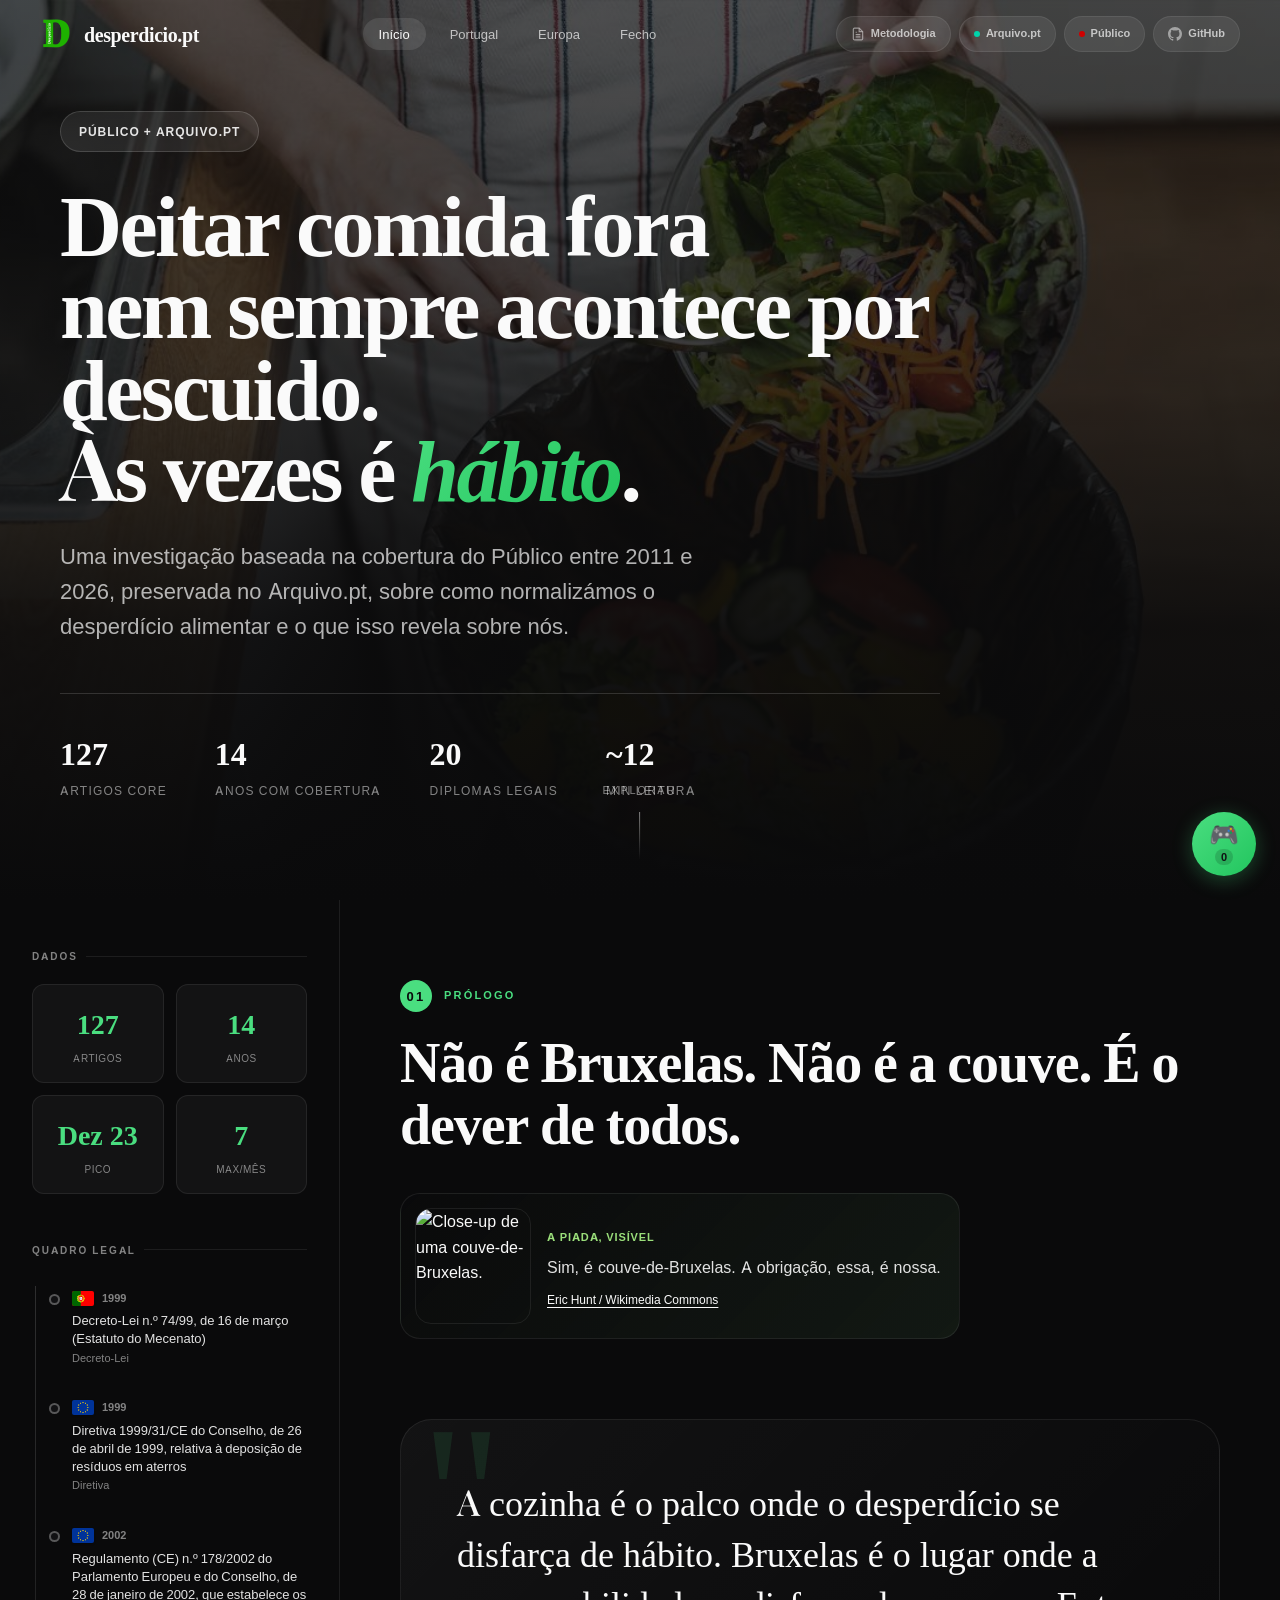
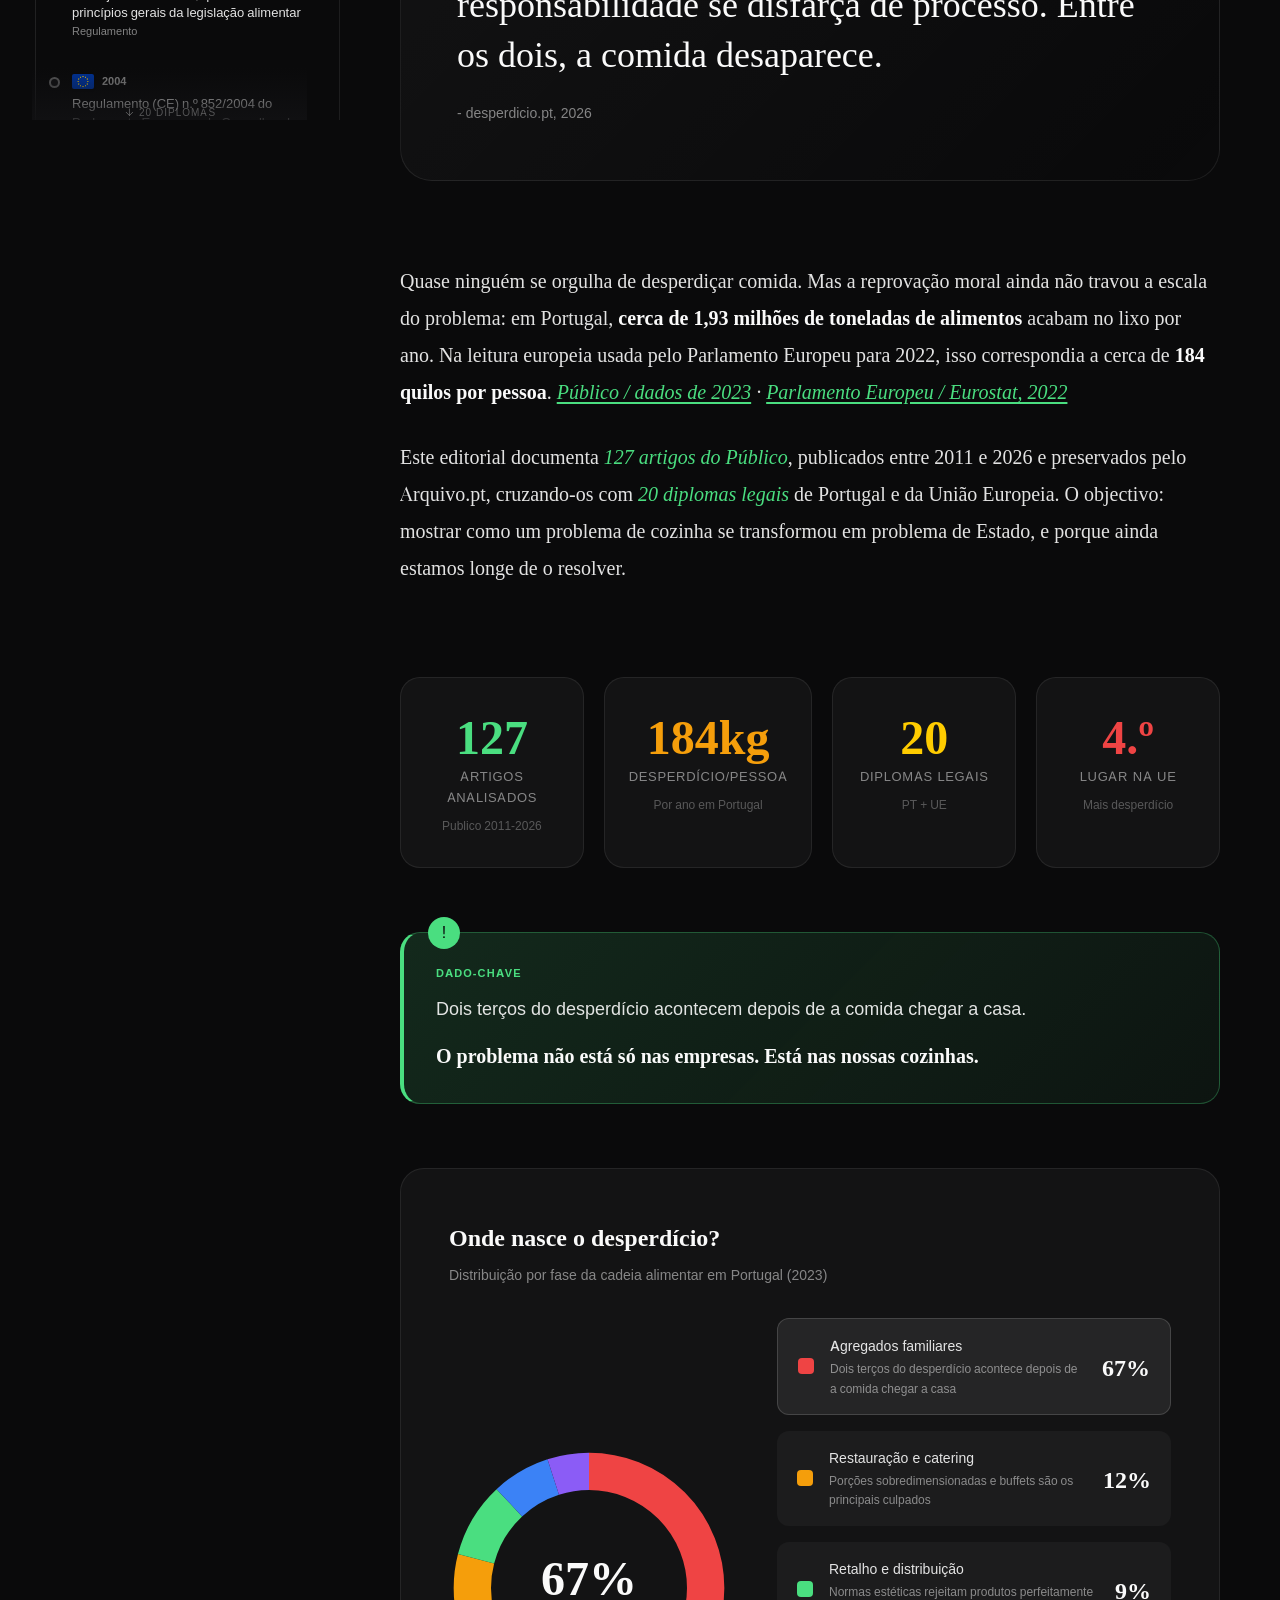
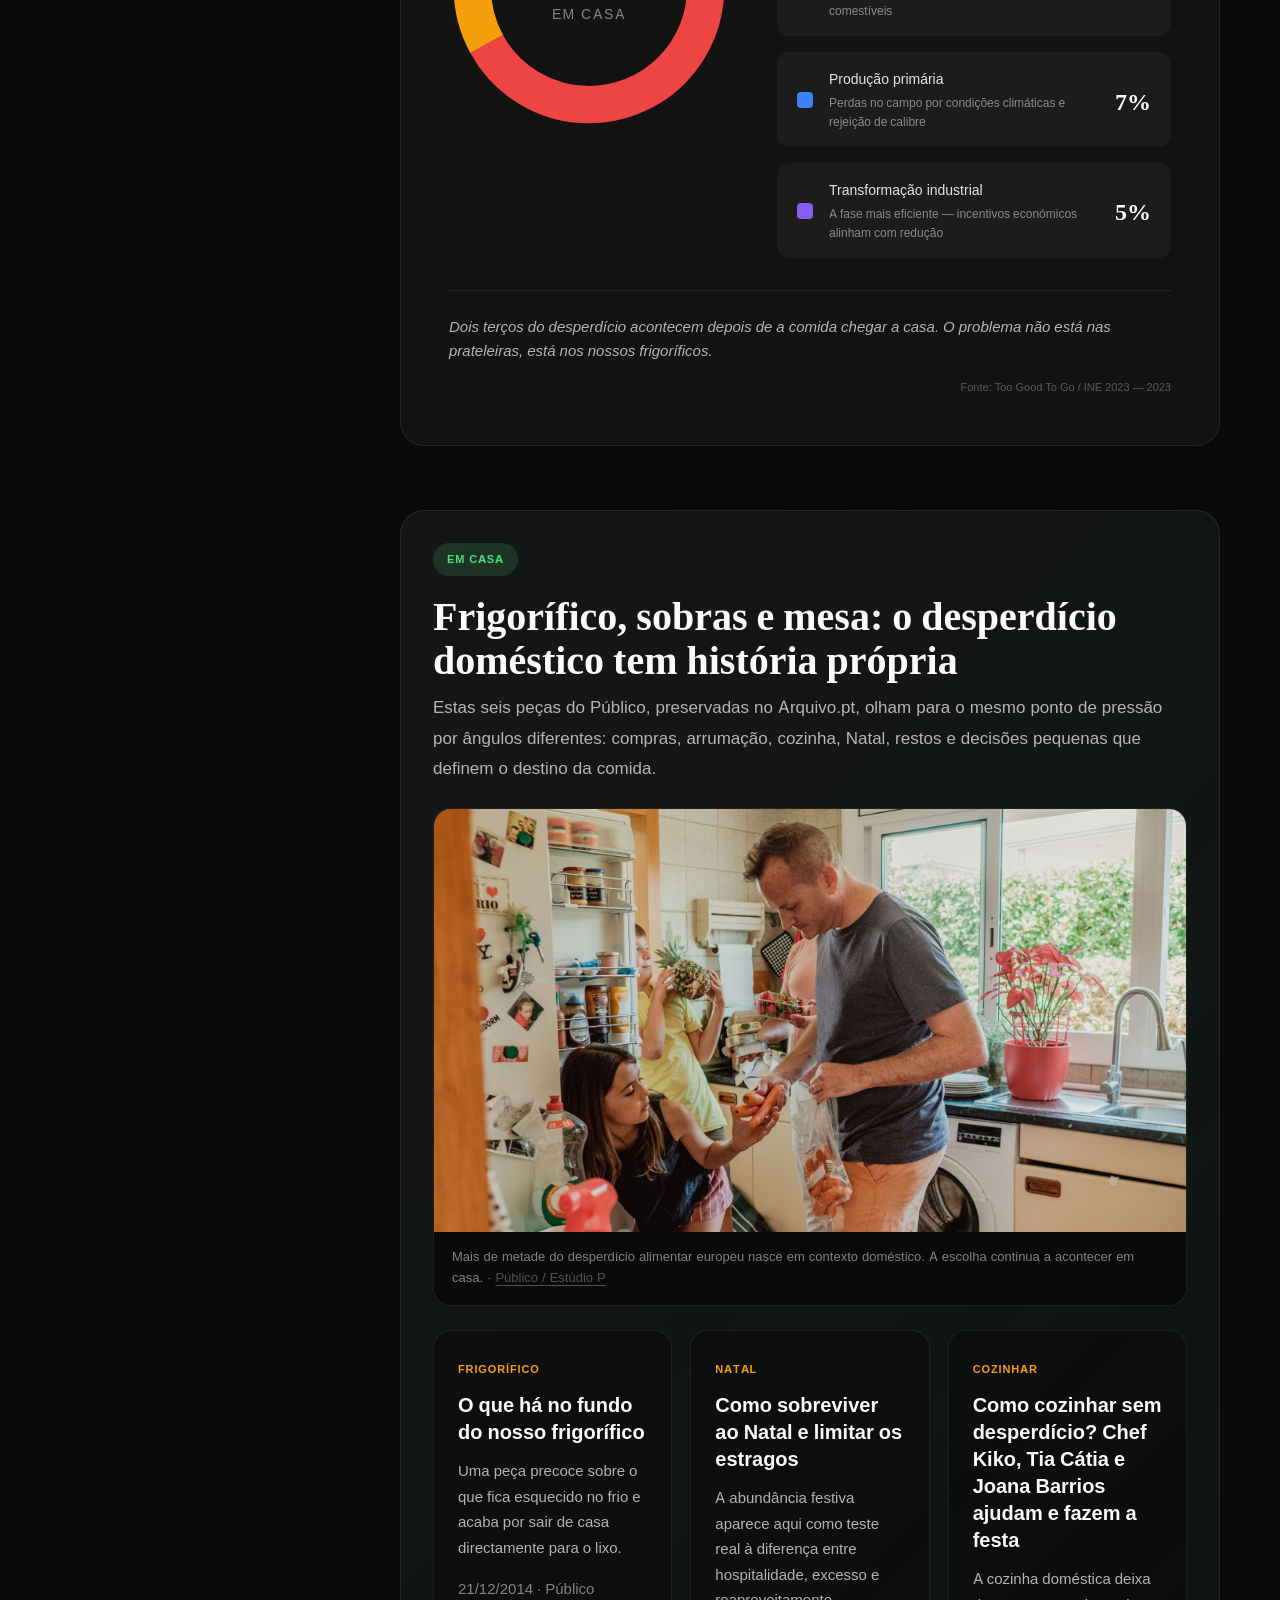
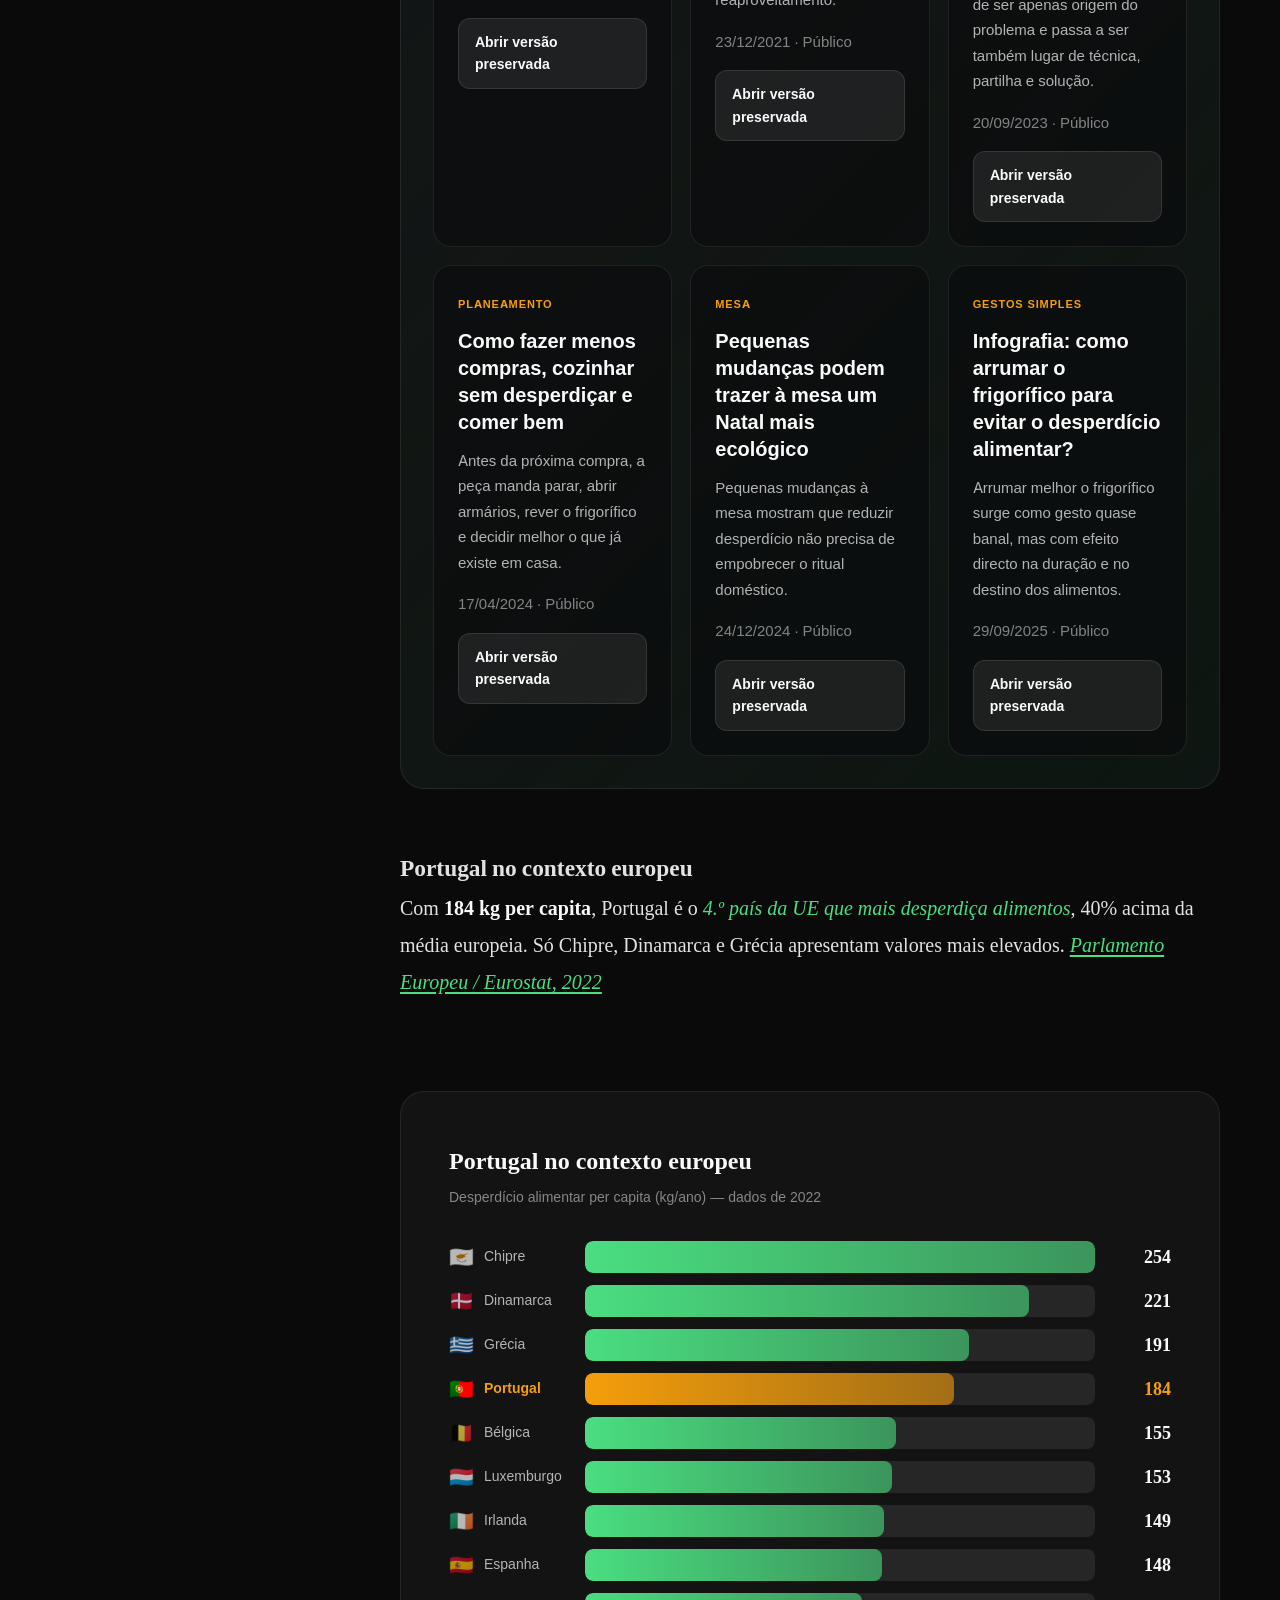
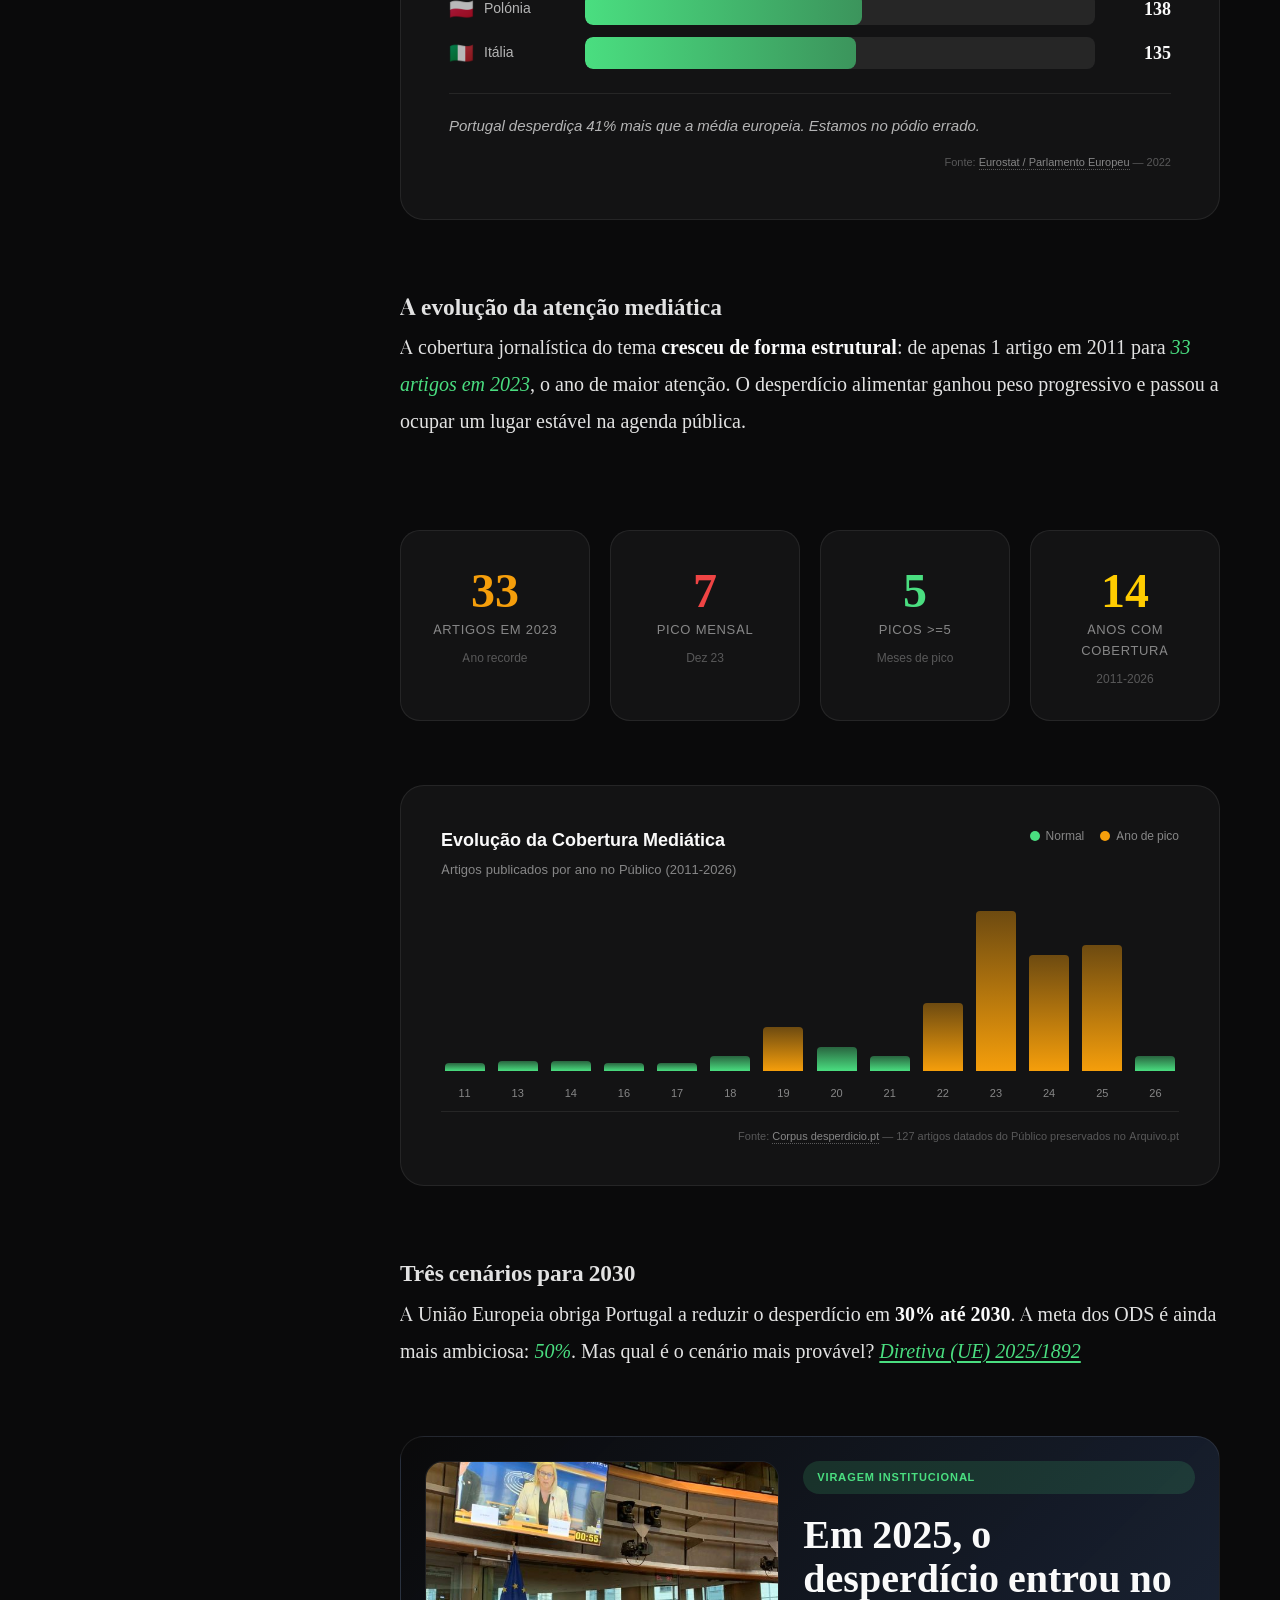
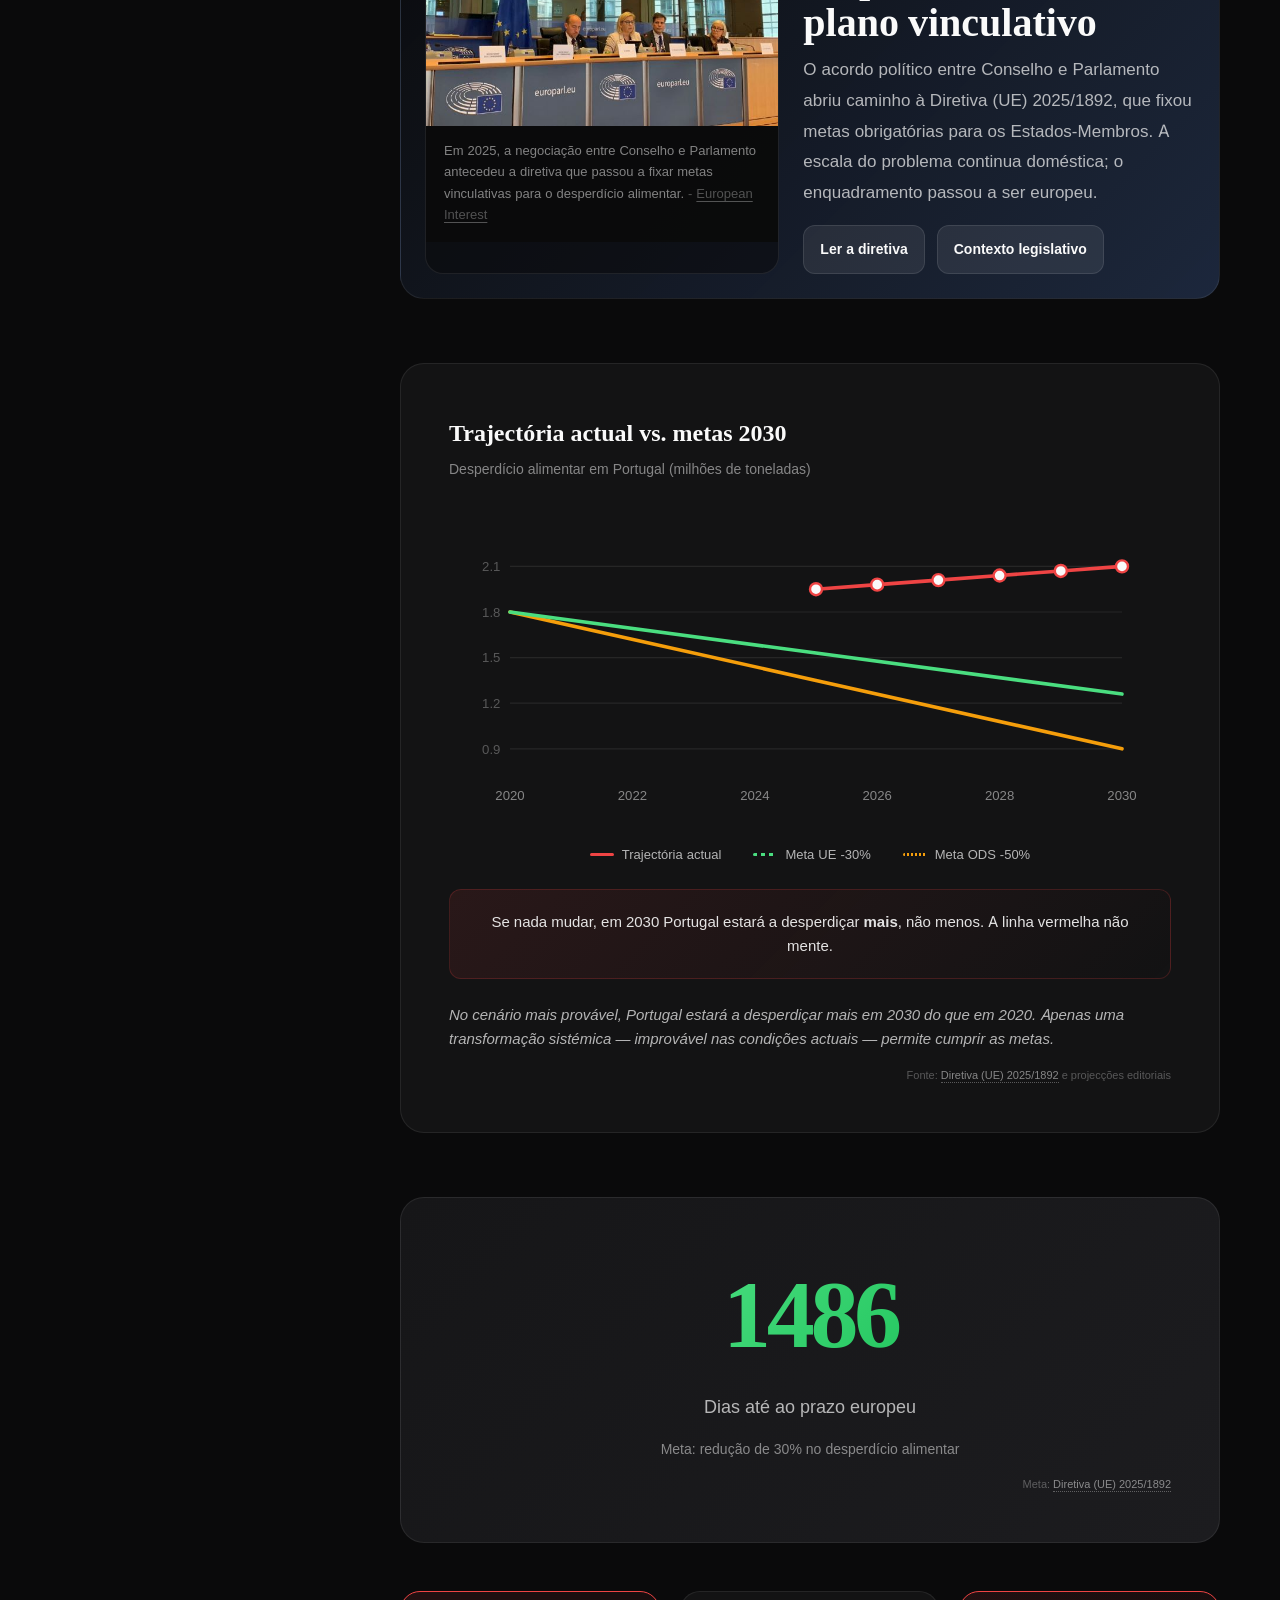
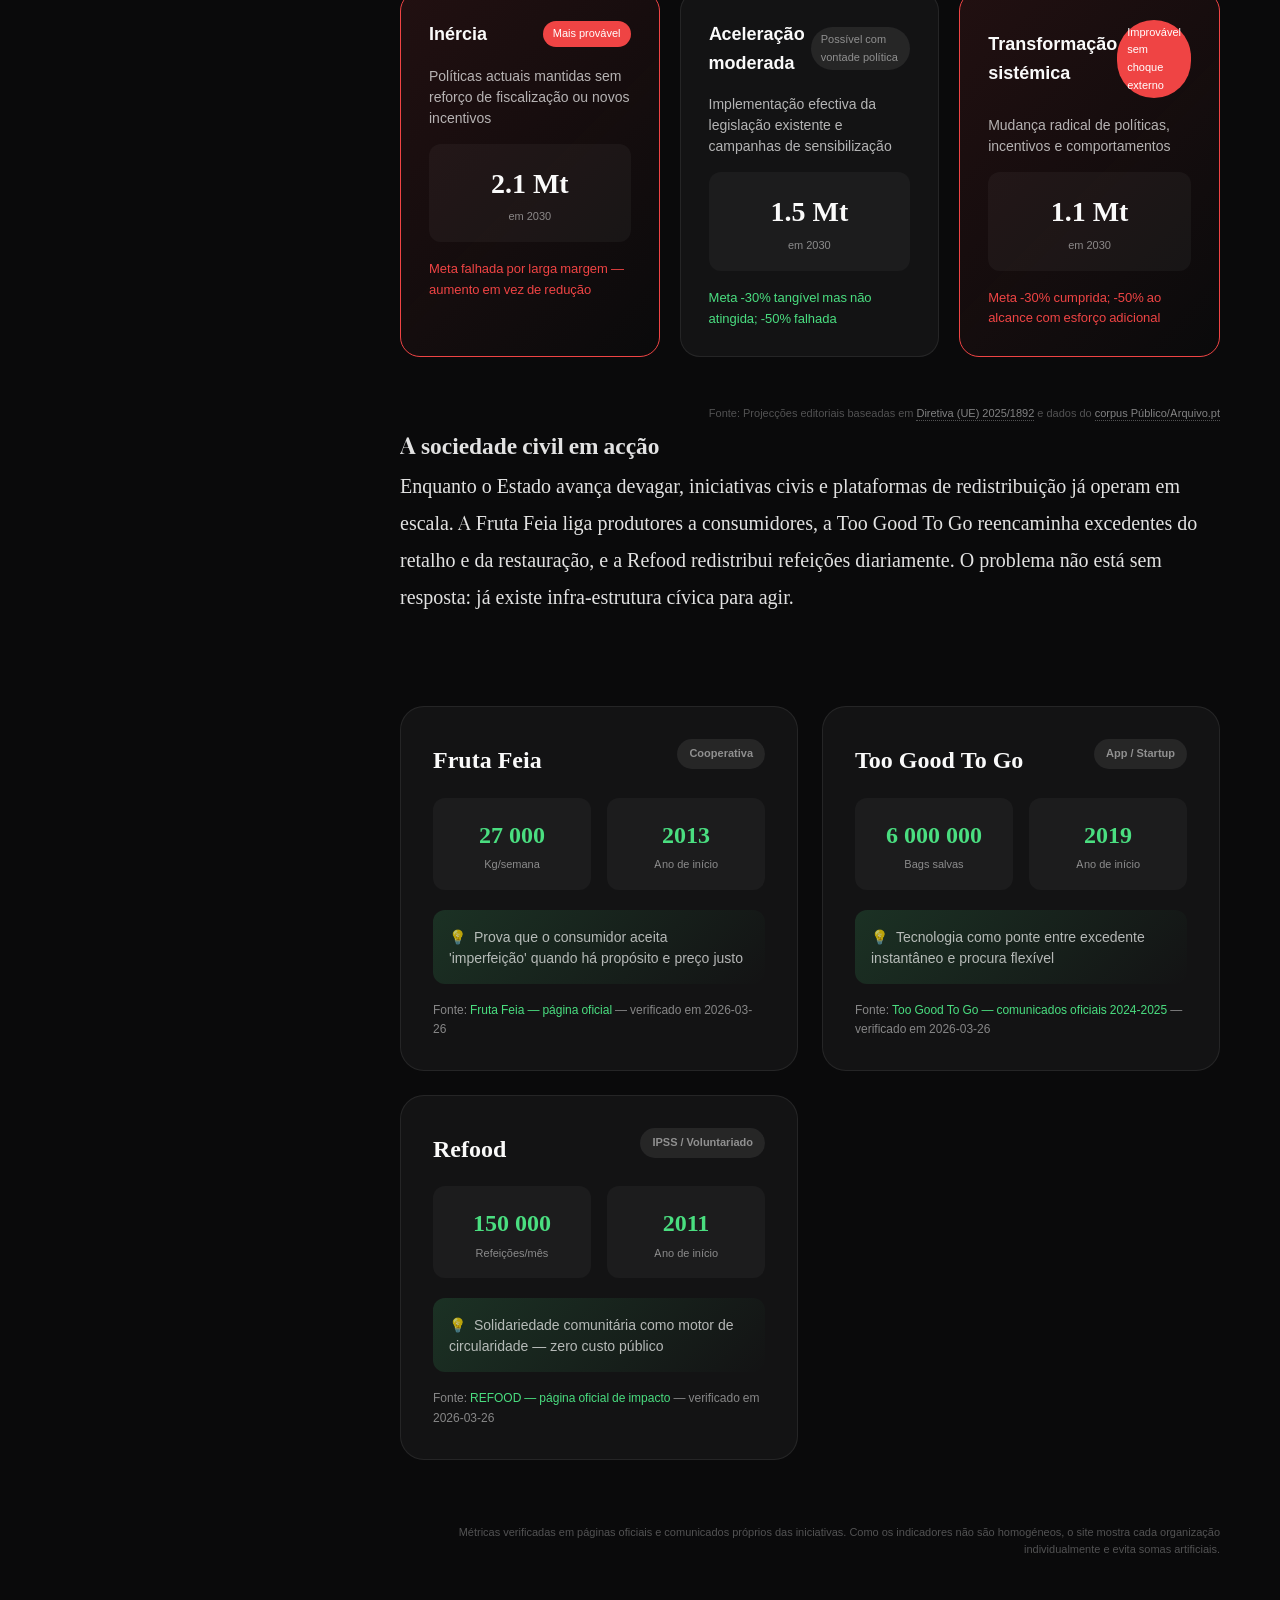
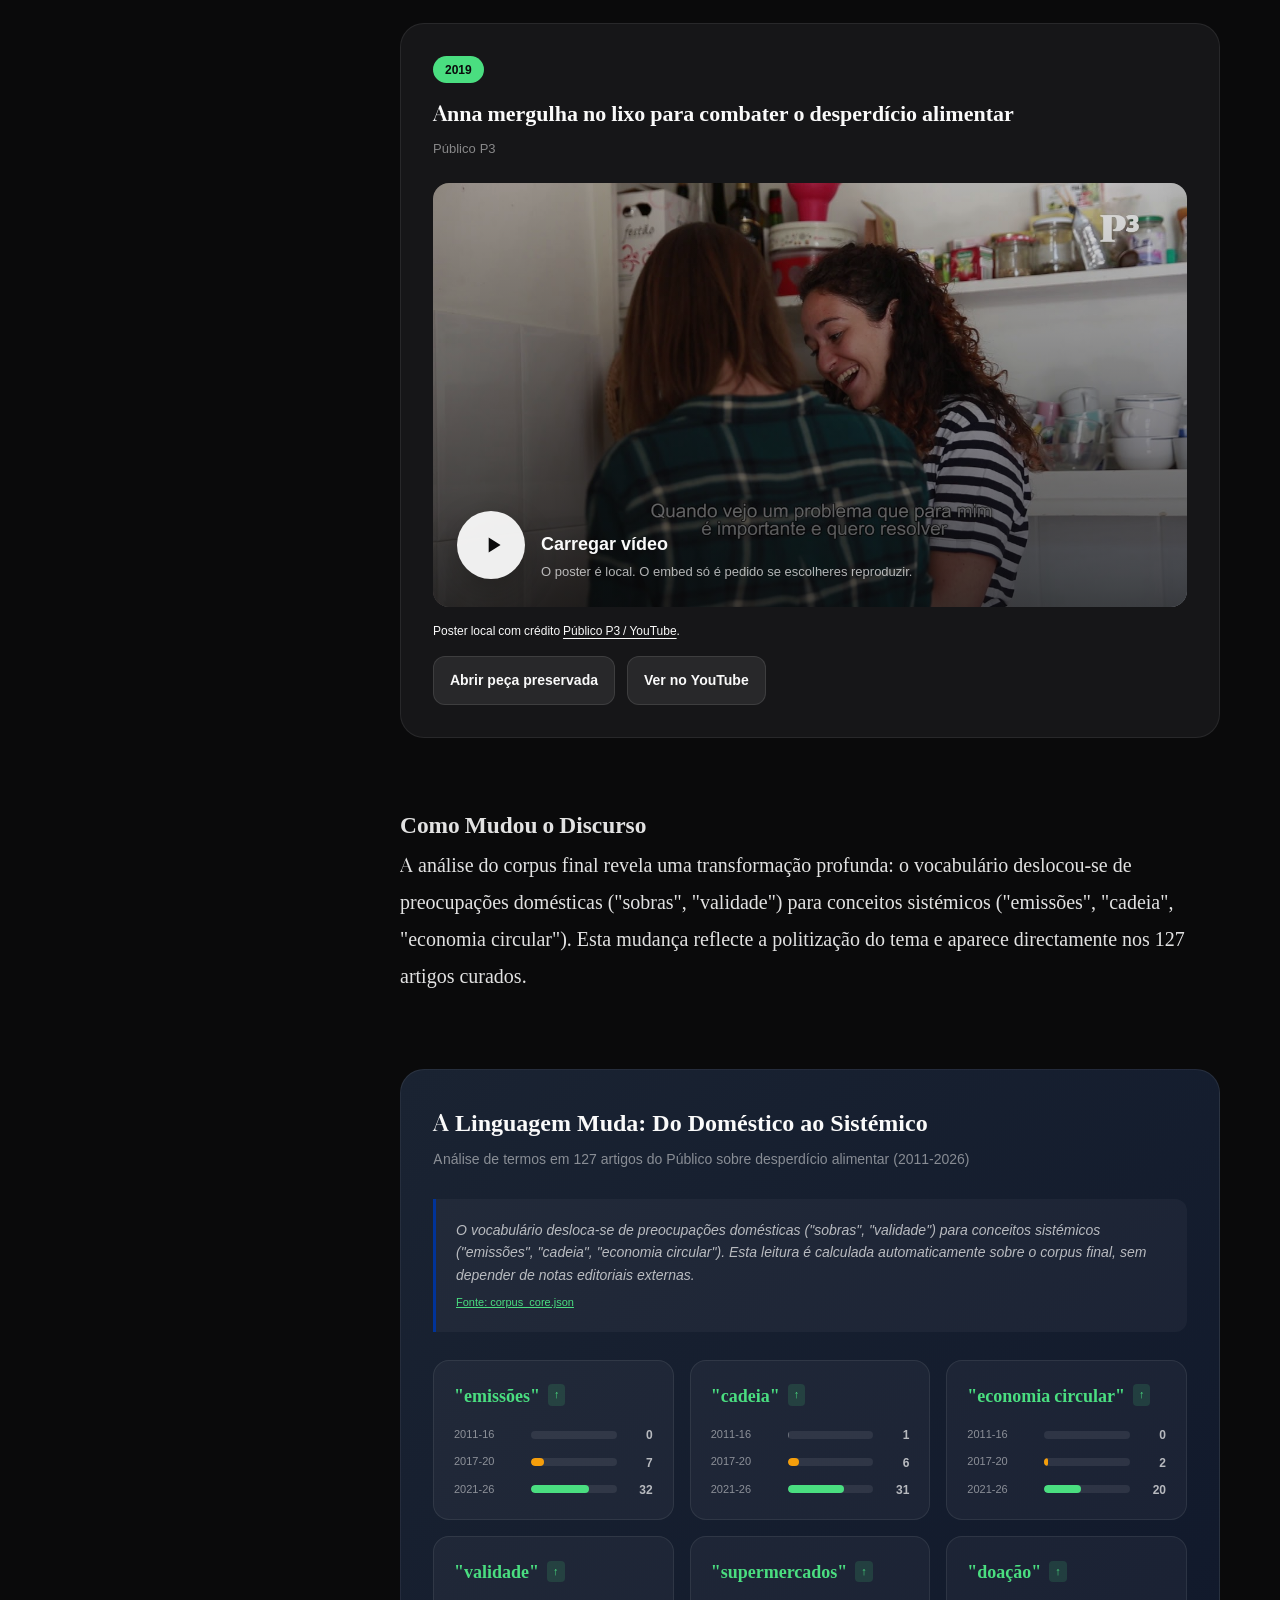
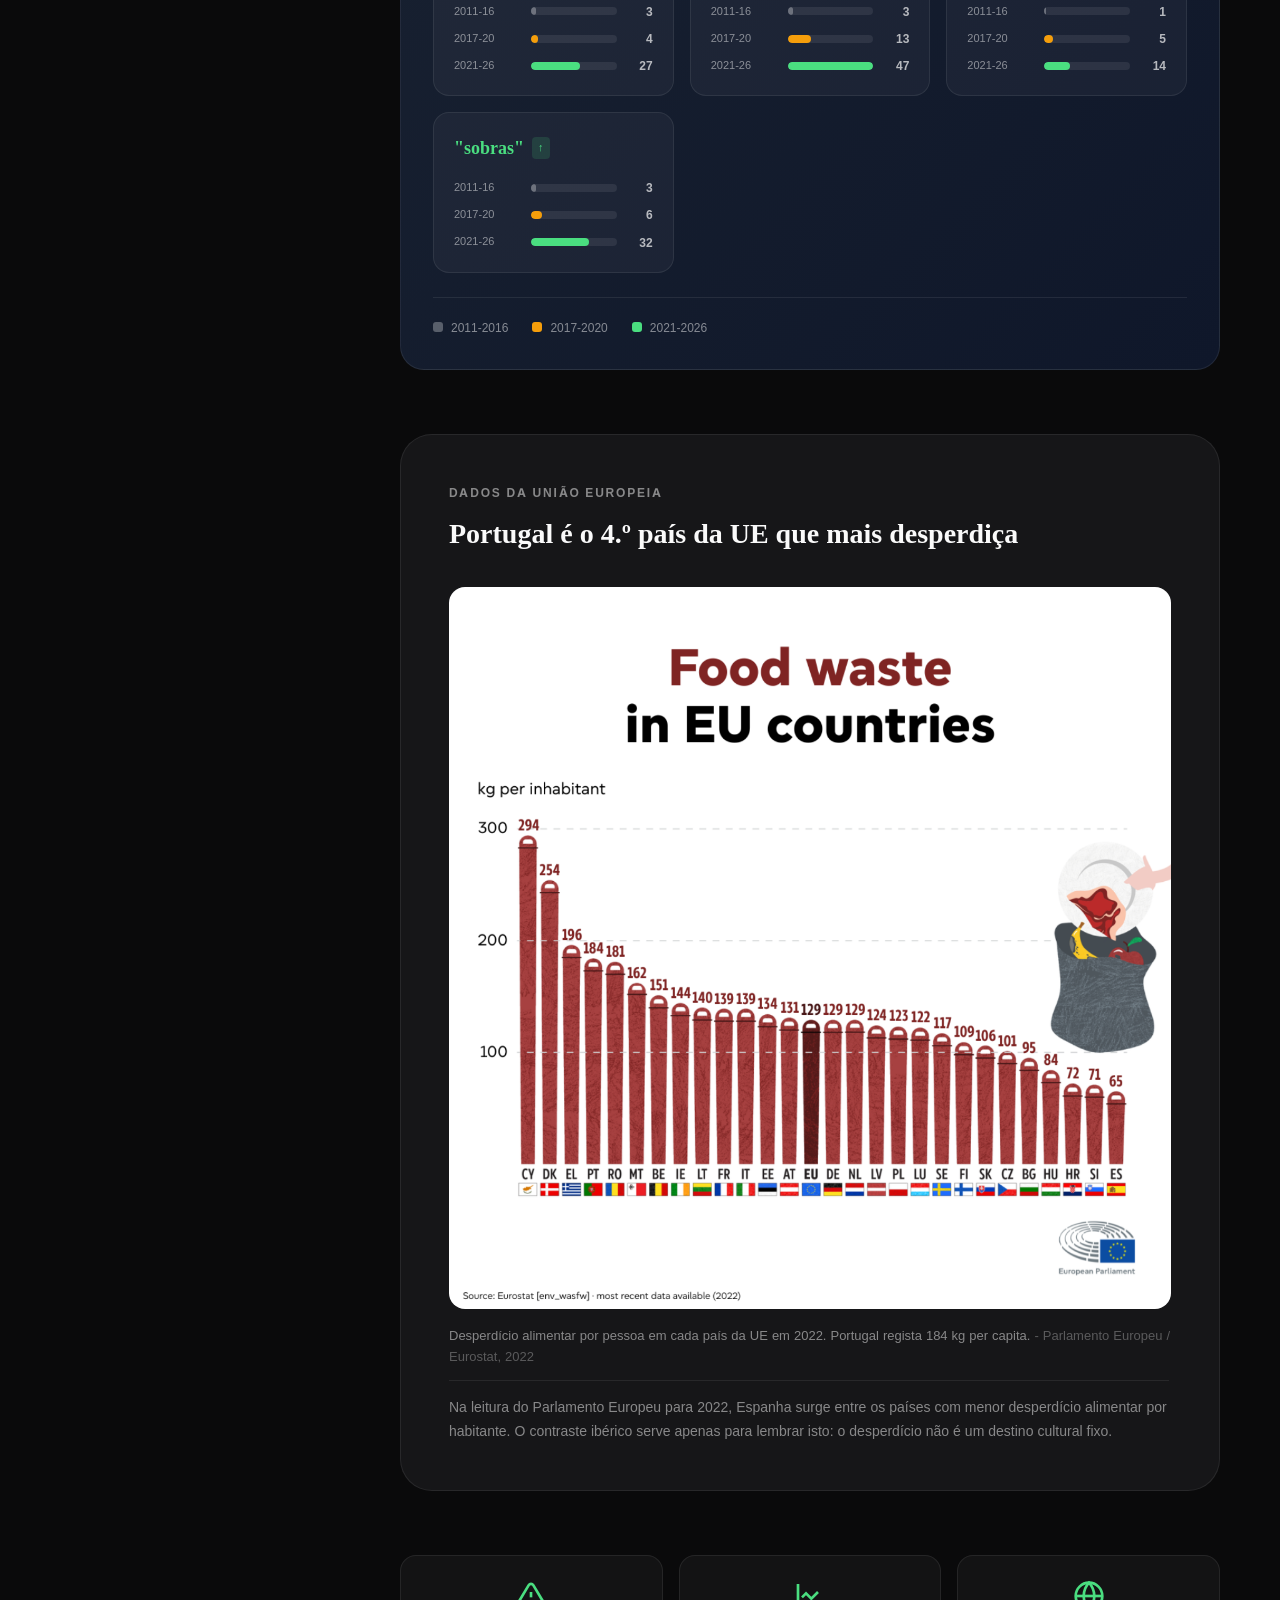
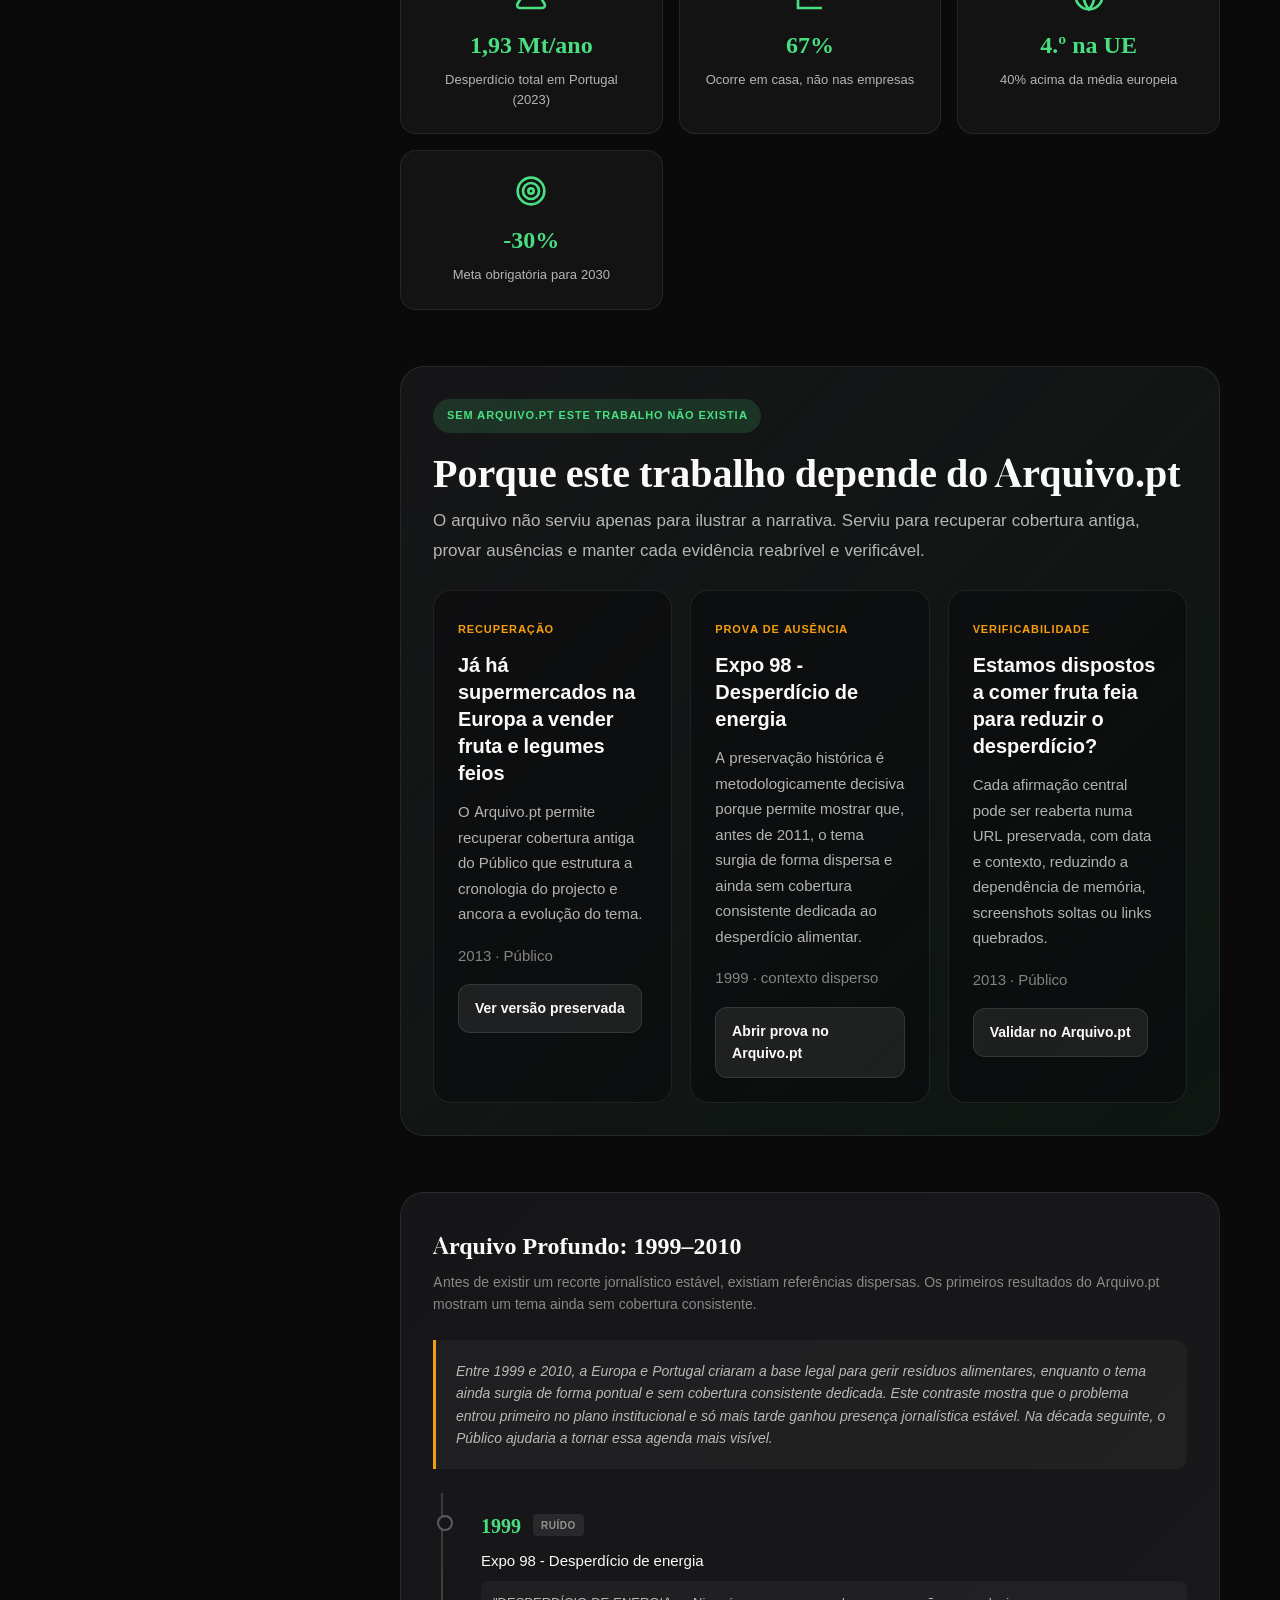
==== commit defc0bd7: "adjusted data" ====
--- a/index.html
+++ b/index.html
@@ -7,7 +7,7 @@
   <!-- Primary Meta Tags -->
   <title>desperdicio.pt - Um Editorial Documental sobre Desperdício Alimentar</title>
   <meta name="title" content="desperdicio.pt - Um Editorial Documental sobre Desperdício Alimentar">
-  <meta name="description" content="Portugal desperdiça 184 kg de comida por pessoa, por ano. Uma investigação baseada em 15 anos de cobertura do Público, preservada no Arquivo.pt.">
+  <meta name="description" content="Portugal desperdiça 184 kg de comida por pessoa, por ano. Uma investigação baseada na cobertura do Público entre 2011 e 2026, preservada no Arquivo.pt.">
   <meta name="keywords" content="desperdício alimentar, food waste, Portugal, sustentabilidade, Público, Arquivo.pt, jornalismo de dados, UE, ambiente">
   <meta name="author" content="desperdicio.pt">
   <meta name="robots" content="index, follow">
@@ -15,13 +15,14 @@
 
   <!-- Canonical URL -->
   <link rel="canonical" href="https://desperdicio.pt/">
+  <link rel="alternate" type="text/plain" href="https://desperdicio.pt/llms.txt" title="LLM-readable site guide">
 
   <!-- Open Graph / Facebook / WhatsApp / LinkedIn -->
   <meta property="og:type" content="website">
   <meta property="og:url" content="https://desperdicio.pt/">
   <meta property="og:title" content="desperdicio.pt - Deitar comida fora nem sempre é descuido. Às vezes é hábito.">
-  <meta property="og:description" content="Portugal desperdiça 184 kg de comida por pessoa, por ano — somos o 4.º país da UE que mais desperdiça. Uma investigação baseada em 15 anos de jornalismo do Público.">
-  <meta property="og:image" content="https://www.europarl.europa.eu/resources/library/images/20240319PHT19475/20240319PHT19475-cl.jpg">
+  <meta property="og:description" content="Portugal desperdiça 184 kg de comida por pessoa, por ano — somos o 4.º país da UE que mais desperdiça. Uma investigação baseada na cobertura do Público entre 2011 e 2026, preservada no Arquivo.pt.">
+  <meta property="og:image" content="https://desperdicio.pt/assets/img/eu-food-waste-hero.jpg">
   <meta property="og:image:width" content="1200">
   <meta property="og:image:height" content="630">
   <meta property="og:image:alt" content="Desperdício alimentar na Europa - Infografia do Parlamento Europeu">
@@ -32,13 +33,14 @@
   <meta name="twitter:card" content="summary_large_image">
   <meta name="twitter:url" content="https://desperdicio.pt/">
   <meta name="twitter:title" content="desperdicio.pt - Deitar comida fora nem sempre é descuido. Às vezes é hábito.">
-  <meta name="twitter:description" content="Portugal desperdiça 184 kg de comida por pessoa, por ano — somos o 4.º país da UE que mais desperdiça. Uma investigação baseada em 15 anos de jornalismo do Público.">
-  <meta name="twitter:image" content="https://www.europarl.europa.eu/resources/library/images/20240319PHT19475/20240319PHT19475-cl.jpg">
+  <meta name="twitter:description" content="Portugal desperdiça 184 kg de comida por pessoa, por ano — somos o 4.º país da UE que mais desperdiça. Uma investigação baseada na cobertura do Público entre 2011 e 2026, preservada no Arquivo.pt.">
+  <meta name="twitter:image" content="https://desperdicio.pt/assets/img/eu-food-waste-hero.jpg">
   <meta name="twitter:image:alt" content="Desperdício alimentar na Europa">
   <meta name="twitter:creator" content="@desperdiciopt">
 
   <!-- Additional Meta Tags -->
   <meta name="theme-color" content="#0a0a0b">
+  <meta name="color-scheme" content="dark">
   <meta name="msapplication-TileColor" content="#0a0a0b">
   <meta name="apple-mobile-web-app-capable" content="yes">
   <meta name="apple-mobile-web-app-status-bar-style" content="black-translucent">
@@ -47,6 +49,9 @@
   <!-- Favicon -->
   <link rel="icon" type="image/png" href="assets/img/desperdicio.pt.png">
   <link rel="apple-touch-icon" href="assets/img/desperdicio.pt.png">
+  <link rel="preload" href="assets/fonts/inter-latin-ext.woff2" as="font" type="font/woff2" crossorigin>
+  <link rel="preload" href="assets/fonts/playfair-display-latin-ext.woff2" as="font" type="font/woff2" crossorigin>
+  <link rel="preload" href="assets/img/eu-food-waste-hero.jpg" as="image">
 
   <!-- Structured Data / JSON-LD -->
   <script type="application/ld+json">
@@ -54,8 +59,8 @@
     "@context": "https://schema.org",
     "@type": "Article",
     "headline": "Deitar comida fora nem sempre é descuido. Às vezes é hábito.",
-    "description": "Portugal desperdiça 184 kg de comida por pessoa, por ano. Uma investigação baseada em 15 anos de cobertura do Público, preservada no Arquivo.pt.",
-    "image": "https://www.europarl.europa.eu/resources/library/images/20240319PHT19475/20240319PHT19475-cl.jpg",
+    "description": "Portugal desperdiça 184 kg de comida por pessoa, por ano. Uma investigação baseada na cobertura do Público entre 2011 e 2026, preservada no Arquivo.pt.",
+    "image": "https://desperdicio.pt/assets/img/eu-food-waste-hero.jpg",
     "author": {
       "@type": "Organization",
       "name": "desperdicio.pt",
@@ -70,7 +75,7 @@
       }
     },
     "datePublished": "2026-01-23",
-    "dateModified": "2026-01-23",
+    "dateModified": "2026-03-26",
     "mainEntityOfPage": {
       "@type": "WebPage",
       "@id": "https://desperdicio.pt/"
@@ -84,44 +89,86 @@
     "inLanguage": "pt-PT"
   }
   </script>
-
-  <link rel="preconnect" href="https://fonts.googleapis.com">
-  <link rel="preconnect" href="https://fonts.gstatic.com" crossorigin>
-  <link href="https://fonts.googleapis.com/css2?family=Playfair+Display:ital,wght@0,400;0,500;0,600;0,700;0,800;1,400;1,500&family=Inter:wght@300;400;500;600;700&display=swap" rel="stylesheet">
+  <script type="application/ld+json">
+  {
+    "@context": "https://schema.org",
+    "@type": "WebSite",
+    "name": "desperdicio.pt",
+    "url": "https://desperdicio.pt/",
+    "inLanguage": "pt-PT",
+    "description": "Editorial documental interactivo sobre desperdício alimentar em Portugal, construído com artigos do Público preservados no Arquivo.pt.",
+    "publisher": {
+      "@type": "Organization",
+      "name": "desperdicio.pt",
+      "url": "https://desperdicio.pt/"
+    }
+  }
+  </script>
+  <script type="application/ld+json">
+  {
+    "@context": "https://schema.org",
+    "@type": "Dataset",
+    "name": "Corpus desperdicio.pt",
+    "description": "Corpus curado de 127 artigos do Público sobre desperdício alimentar, publicados entre 2011 e 2026 e preservados no Arquivo.pt.",
+    "url": "https://desperdicio.pt/assets/data/corpus_core.json",
+    "inLanguage": "pt-PT",
+    "creator": {
+      "@type": "Organization",
+      "name": "desperdicio.pt"
+    },
+    "distribution": [
+      {
+        "@type": "DataDownload",
+        "encodingFormat": "application/json",
+        "contentUrl": "https://desperdicio.pt/assets/data/corpus_core.json"
+      },
+      {
+        "@type": "DataDownload",
+        "encodingFormat": "application/json",
+        "contentUrl": "https://desperdicio.pt/assets/data/corpus.json"
+      }
+    ],
+    "isAccessibleForFree": true,
+    "license": "https://opensource.org/licenses/MIT"
+  }
+  </script>
+
+  <link rel="stylesheet" href="assets/css/fonts.css">
   <link rel="stylesheet" href="assets/css/styles.css">
 </head>
 
 <body>
+  <a href="#main" class="skip-link">Saltar para o conteúdo</a>
   <!-- Navigation -->
-  <nav class="nav" id="nav">
-    <a href="#" class="nav-brand">
+  <nav class="nav" id="nav" aria-label="Navegação principal">
+    <a href="/" class="nav-brand" aria-label="Voltar ao início">
       <div class="nav-logo">
         <img src="assets/img/desperdicio.pt.png" alt="desperdicio.pt" height="28">
       </div>
       <span class="nav-title">desperdicio.pt</span>
     </a>
 
-    <ul class="nav-links" id="navLinks">
+    <ul class="nav-links" id="navLinks" aria-label="Secções principais">
       <!-- Populated by JS -->
     </ul>
 
     <div class="nav-badges">
       <a href="metodologia/" class="nav-badge">
-        <svg width="14" height="14" viewBox="0 0 24 24" fill="none" stroke="currentColor" stroke-width="2" style="opacity: 0.7;">
+        <svg width="14" height="14" viewBox="0 0 24 24" fill="none" stroke="currentColor" stroke-width="2" style="opacity: 0.7;" aria-hidden="true" focusable="false">
           <path d="M14 2H6a2 2 0 0 0-2 2v16a2 2 0 0 0 2 2h12a2 2 0 0 0 2-2V8z"/><polyline points="14 2 14 8 20 8"/><line x1="16" y1="13" x2="8" y2="13"/><line x1="16" y1="17" x2="8" y2="17"/><polyline points="10 9 9 9 8 9"/>
         </svg>
         Metodologia
       </a>
-      <a href="https://arquivo.pt" target="_blank" class="nav-badge">
+      <a href="https://arquivo.pt" target="_blank" rel="noopener noreferrer" class="nav-badge">
         <span class="dot" style="background: #00d4aa"></span>
         Arquivo.pt
       </a>
-      <a href="https://publico.pt" target="_blank" class="nav-badge">
+      <a href="https://publico.pt" target="_blank" rel="noopener noreferrer" class="nav-badge">
         <span class="dot" style="background: var(--publico-red)"></span>
         Público
       </a>
-      <a href="https://github.com/ezefranca/desperdicio.pt" target="_blank" class="nav-badge">
-        <svg width="14" height="14" viewBox="0 0 24 24" fill="currentColor" style="opacity: 0.7;">
+      <a href="https://github.com/ezefranca/desperdicio.pt" target="_blank" rel="noopener noreferrer" class="nav-badge">
+        <svg width="14" height="14" viewBox="0 0 24 24" fill="currentColor" style="opacity: 0.7;" aria-hidden="true" focusable="false">
           <path d="M12 0c-6.626 0-12 5.373-12 12 0 5.302 3.438 9.8 8.207 11.387.599.111.793-.261.793-.577v-2.234c-3.338.726-4.033-1.416-4.033-1.416-.546-1.387-1.333-1.756-1.333-1.756-1.089-.745.083-.729.083-.729 1.205.084 1.839 1.237 1.839 1.237 1.07 1.834 2.807 1.304 3.492.997.107-.775.418-1.305.762-1.604-2.665-.305-5.467-1.334-5.467-5.931 0-1.311.469-2.381 1.236-3.221-.124-.303-.535-1.524.117-3.176 0 0 1.008-.322 3.301 1.23.957-.266 1.983-.399 3.003-.404 1.02.005 2.047.138 3.006.404 2.291-1.552 3.297-1.23 3.297-1.23.653 1.653.242 2.874.118 3.176.77.84 1.235 1.911 1.235 3.221 0 4.609-2.807 5.624-5.479 5.921.43.372.823 1.102.823 2.222v3.293c0 .319.192.694.801.576 4.765-1.589 8.199-6.086 8.199-11.386 0-6.627-5.373-12-12-12z"/>
         </svg>
         GitHub
@@ -132,17 +179,23 @@
   <!-- Hero -->
   <header class="hero">
     <div class="hero-image">
-      <img src="https://www.europarl.europa.eu/resources/library/images/20240319PHT19475/20240319PHT19475-cl.jpg"
-           alt="Desperdicio alimentar na Europa" loading="eager">
+      <img src="assets/img/eu-food-waste-hero.jpg"
+           alt="Desperdício alimentar na Europa"
+           loading="eager"
+           fetchpriority="high"
+           decoding="async">
     </div>
     <div class="hero-content">
+      <div class="hero-kicker">
+        <span class="kicker-tag">Público + Arquivo.pt</span>
+      </div>
       <h1 class="hero-title">
         Deitar comida fora<br>
         nem sempre acontece por descuido.<br>
         Às vezes é <em>hábito</em>.
       </h1>
       <p class="hero-subtitle">
-        Uma investigação baseada em 15 anos de cobertura do Público, preservada no Arquivo.pt,
+        Uma investigação baseada na cobertura do Público entre 2011 e 2026, preservada no Arquivo.pt,
         sobre como normalizámos o desperdício alimentar e o que isso revela sobre nós.
       </p>
       <div class="hero-stats">
@@ -151,8 +204,8 @@
           <span class="hero-stat-label">Artigos Core</span>
         </div>
         <div class="hero-stat">
-          <span class="hero-stat-value" id="statYears">15</span>
-          <span class="hero-stat-label">Anos de Dados</span>
+          <span class="hero-stat-value" id="statYears">14</span>
+          <span class="hero-stat-label">Anos com Cobertura</span>
         </div>
         <div class="hero-stat">
           <span class="hero-stat-value" id="statLaws">20</span>
@@ -171,29 +224,29 @@
   </header>
 
   <!-- Share Sidebar -->
-  <aside class="share-sidebar" id="shareSidebar">
+  <aside class="share-sidebar" id="shareSidebar" aria-label="Ferramentas de partilha">
     <span class="share-label">Partilhar</span>
-    <a href="#" class="share-btn" data-network="x" title="Partilhar no X">
-      <svg viewBox="0 0 24 24" fill="currentColor"><path d="M18.244 2.25h3.308l-7.227 8.26 8.502 11.24H16.17l-5.214-6.817L4.99 21.75H1.68l7.73-8.835L1.254 2.25H8.08l4.713 6.231zm-1.161 17.52h1.833L7.084 4.126H5.117z"/></svg>
-    </a>
-    <a href="#" class="share-btn" data-network="facebook" title="Partilhar no Facebook">
-      <svg viewBox="0 0 24 24" fill="currentColor"><path d="M24 12.073c0-6.627-5.373-12-12-12s-12 5.373-12 12c0 5.99 4.388 10.954 10.125 11.854v-8.385H7.078v-3.47h3.047V9.43c0-3.007 1.792-4.669 4.533-4.669 1.312 0 2.686.235 2.686.235v2.953H15.83c-1.491 0-1.956.925-1.956 1.874v2.25h3.328l-.532 3.47h-2.796v8.385C19.612 23.027 24 18.062 24 12.073z"/></svg>
-    </a>
-    <a href="#" class="share-btn" data-network="linkedin" title="Partilhar no LinkedIn">
-      <svg viewBox="0 0 24 24" fill="currentColor"><path d="M20.447 20.452h-3.554v-5.569c0-1.328-.027-3.037-1.852-3.037-1.853 0-2.136 1.445-2.136 2.939v5.667H9.351V9h3.414v1.561h.046c.477-.9 1.637-1.85 3.37-1.85 3.601 0 4.267 2.37 4.267 5.455v6.286zM5.337 7.433c-1.144 0-2.063-.926-2.063-2.065 0-1.138.92-2.063 2.063-2.063 1.14 0 2.064.925 2.064 2.063 0 1.139-.925 2.065-2.064 2.065zm1.782 13.019H3.555V9h3.564v11.452zM22.225 0H1.771C.792 0 0 .774 0 1.729v20.542C0 23.227.792 24 1.771 24h20.451C23.2 24 24 23.227 24 22.271V1.729C24 .774 23.2 0 22.222 0h.003z"/></svg>
-    </a>
-    <a href="#" class="share-btn" data-network="whatsapp" title="Partilhar no WhatsApp">
-      <svg viewBox="0 0 24 24" fill="currentColor"><path d="M17.472 14.382c-.297-.149-1.758-.867-2.03-.967-.273-.099-.471-.148-.67.15-.197.297-.767.966-.94 1.164-.173.199-.347.223-.644.075-.297-.15-1.255-.463-2.39-1.475-.883-.788-1.48-1.761-1.653-2.059-.173-.297-.018-.458.13-.606.134-.133.298-.347.446-.52.149-.174.198-.298.298-.497.099-.198.05-.371-.025-.52-.075-.149-.669-1.612-.916-2.207-.242-.579-.487-.5-.669-.51-.173-.008-.371-.01-.57-.01-.198 0-.52.074-.792.372-.272.297-1.04 1.016-1.04 2.479 0 1.462 1.065 2.875 1.213 3.074.149.198 2.096 3.2 5.077 4.487.709.306 1.262.489 1.694.625.712.227 1.36.195 1.871.118.571-.085 1.758-.719 2.006-1.413.248-.694.248-1.289.173-1.413-.074-.124-.272-.198-.57-.347m-5.421 7.403h-.004a9.87 9.87 0 01-5.031-1.378l-.361-.214-3.741.982.998-3.648-.235-.374a9.86 9.86 0 01-1.51-5.26c.001-5.45 4.436-9.884 9.888-9.884 2.64 0 5.122 1.03 6.988 2.898a9.825 9.825 0 012.893 6.994c-.003 5.45-4.437 9.884-9.885 9.884m8.413-18.297A11.815 11.815 0 0012.05 0C5.495 0 .16 5.335.157 11.892c0 2.096.547 4.142 1.588 5.945L.057 24l6.305-1.654a11.882 11.882 0 005.683 1.448h.005c6.554 0 11.89-5.335 11.893-11.893a11.821 11.821 0 00-3.48-8.413z"/></svg>
-    </a>
-    <a href="#" class="share-btn" data-network="telegram" title="Partilhar no Telegram">
-      <svg viewBox="0 0 24 24" fill="currentColor"><path d="M11.944 0A12 12 0 0 0 0 12a12 12 0 0 0 12 12 12 12 0 0 0 12-12A12 12 0 0 0 12 0a12 12 0 0 0-.056 0zm4.962 7.224c.1-.002.321.023.465.14a.506.506 0 0 1 .171.325c.016.093.036.306.02.472-.18 1.898-.962 6.502-1.36 8.627-.168.9-.499 1.201-.82 1.23-.696.065-1.225-.46-1.9-.902-1.056-.693-1.653-1.124-2.678-1.8-1.185-.78-.417-1.21.258-1.91.177-.184 3.247-2.977 3.307-3.23.007-.032.014-.15-.056-.212s-.174-.041-.249-.024c-.106.024-1.793 1.14-5.061 3.345-.48.33-.913.49-1.302.48-.428-.008-1.252-.241-1.865-.44-.752-.245-1.349-.374-1.297-.789.027-.216.325-.437.893-.663 3.498-1.524 5.83-2.529 6.998-3.014 3.332-1.386 4.025-1.627 4.476-1.635z"/></svg>
-    </a>
-    <a href="#" class="share-btn" data-network="email" title="Partilhar por Email">
-      <svg viewBox="0 0 24 24" fill="none" stroke="currentColor" stroke-width="2"><path d="M4 4h16c1.1 0 2 .9 2 2v12c0 1.1-.9 2-2 2H4c-1.1 0-2-.9-2-2V6c0-1.1.9-2 2-2z"/><polyline points="22,6 12,13 2,6"/></svg>
-    </a>
-    <a href="#" class="share-btn" data-network="copy" title="Copiar link">
-      <svg viewBox="0 0 24 24" fill="none" stroke="currentColor" stroke-width="2"><rect x="9" y="9" width="13" height="13" rx="2" ry="2"/><path d="M5 15H4a2 2 0 0 1-2-2V4a2 2 0 0 1 2-2h9a2 2 0 0 1 2 2v1"/></svg>
-    </a>
+    <button class="share-btn" type="button" data-network="x" title="Partilhar no X" aria-label="Partilhar no X">
+      <svg viewBox="0 0 24 24" fill="currentColor" aria-hidden="true" focusable="false"><path d="M18.244 2.25h3.308l-7.227 8.26 8.502 11.24H16.17l-5.214-6.817L4.99 21.75H1.68l7.73-8.835L1.254 2.25H8.08l4.713 6.231zm-1.161 17.52h1.833L7.084 4.126H5.117z"/></svg>
+    </button>
+    <button class="share-btn" type="button" data-network="facebook" title="Partilhar no Facebook" aria-label="Partilhar no Facebook">
+      <svg viewBox="0 0 24 24" fill="currentColor" aria-hidden="true" focusable="false"><path d="M24 12.073c0-6.627-5.373-12-12-12s-12 5.373-12 12c0 5.99 4.388 10.954 10.125 11.854v-8.385H7.078v-3.47h3.047V9.43c0-3.007 1.792-4.669 4.533-4.669 1.312 0 2.686.235 2.686.235v2.953H15.83c-1.491 0-1.956.925-1.956 1.874v2.25h3.328l-.532 3.47h-2.796v8.385C19.612 23.027 24 18.062 24 12.073z"/></svg>
+    </button>
+    <button class="share-btn" type="button" data-network="linkedin" title="Partilhar no LinkedIn" aria-label="Partilhar no LinkedIn">
+      <svg viewBox="0 0 24 24" fill="currentColor" aria-hidden="true" focusable="false"><path d="M20.447 20.452h-3.554v-5.569c0-1.328-.027-3.037-1.852-3.037-1.853 0-2.136 1.445-2.136 2.939v5.667H9.351V9h3.414v1.561h.046c.477-.9 1.637-1.85 3.37-1.85 3.601 0 4.267 2.37 4.267 5.455v6.286zM5.337 7.433c-1.144 0-2.063-.926-2.063-2.065 0-1.138.92-2.063 2.063-2.063 1.14 0 2.064.925 2.064 2.063 0 1.139-.925 2.065-2.064 2.065zm1.782 13.019H3.555V9h3.564v11.452zM22.225 0H1.771C.792 0 0 .774 0 1.729v20.542C0 23.227.792 24 1.771 24h20.451C23.2 24 24 23.227 24 22.271V1.729C24 .774 23.2 0 22.222 0h.003z"/></svg>
+    </button>
+    <button class="share-btn" type="button" data-network="whatsapp" title="Partilhar no WhatsApp" aria-label="Partilhar no WhatsApp">
+      <svg viewBox="0 0 24 24" fill="currentColor" aria-hidden="true" focusable="false"><path d="M17.472 14.382c-.297-.149-1.758-.867-2.03-.967-.273-.099-.471-.148-.67.15-.197.297-.767.966-.94 1.164-.173.199-.347.223-.644.075-.297-.15-1.255-.463-2.39-1.475-.883-.788-1.48-1.761-1.653-2.059-.173-.297-.018-.458.13-.606.134-.133.298-.347.446-.52.149-.174.198-.298.298-.497.099-.198.05-.371-.025-.52-.075-.149-.669-1.612-.916-2.207-.242-.579-.487-.5-.669-.51-.173-.008-.371-.01-.57-.01-.198 0-.52.074-.792.372-.272.297-1.04 1.016-1.04 2.479 0 1.462 1.065 2.875 1.213 3.074.149.198 2.096 3.2 5.077 4.487.709.306 1.262.489 1.694.625.712.227 1.36.195 1.871.118.571-.085 1.758-.719 2.006-1.413.248-.694.248-1.289.173-1.413-.074-.124-.272-.198-.57-.347m-5.421 7.403h-.004a9.87 9.87 0 01-5.031-1.378l-.361-.214-3.741.982.998-3.648-.235-.374a9.86 9.86 0 01-1.51-5.26c.001-5.45 4.436-9.884 9.888-9.884 2.64 0 5.122 1.03 6.988 2.898a9.825 9.825 0 012.893 6.994c-.003 5.45-4.437 9.884-9.885 9.884m8.413-18.297A11.815 11.815 0 0012.05 0C5.495 0 .16 5.335.157 11.892c0 2.096.547 4.142 1.588 5.945L.057 24l6.305-1.654a11.882 11.882 0 005.683 1.448h.005c6.554 0 11.89-5.335 11.893-11.893a11.821 11.821 0 00-3.48-8.413z"/></svg>
+    </button>
+    <button class="share-btn" type="button" data-network="telegram" title="Partilhar no Telegram" aria-label="Partilhar no Telegram">
+      <svg viewBox="0 0 24 24" fill="currentColor" aria-hidden="true" focusable="false"><path d="M11.944 0A12 12 0 0 0 0 12a12 12 0 0 0 12 12 12 12 0 0 0 12-12A12 12 0 0 0 12 0a12 12 0 0 0-.056 0zm4.962 7.224c.1-.002.321.023.465.14a.506.506 0 0 1 .171.325c.016.093.036.306.02.472-.18 1.898-.962 6.502-1.36 8.627-.168.9-.499 1.201-.82 1.23-.696.065-1.225-.46-1.9-.902-1.056-.693-1.653-1.124-2.678-1.8-1.185-.78-.417-1.21.258-1.91.177-.184 3.247-2.977 3.307-3.23.007-.032.014-.15-.056-.212s-.174-.041-.249-.024c-.106.024-1.793 1.14-5.061 3.345-.48.33-.913.49-1.302.48-.428-.008-1.252-.241-1.865-.44-.752-.245-1.349-.374-1.297-.789.027-.216.325-.437.893-.663 3.498-1.524 5.83-2.529 6.998-3.014 3.332-1.386 4.025-1.627 4.476-1.635z"/></svg>
+    </button>
+    <button class="share-btn" type="button" data-network="email" title="Partilhar por email" aria-label="Partilhar por email">
+      <svg viewBox="0 0 24 24" fill="none" stroke="currentColor" stroke-width="2" aria-hidden="true" focusable="false"><path d="M4 4h16c1.1 0 2 .9 2 2v12c0 1.1-.9 2-2 2H4c-1.1 0-2-.9-2-2V6c0-1.1.9-2 2-2z"/><polyline points="22,6 12,13 2,6"/></svg>
+    </button>
+    <button class="share-btn" type="button" data-network="copy" title="Copiar link" aria-label="Copiar link">
+      <svg viewBox="0 0 24 24" fill="none" stroke="currentColor" stroke-width="2" aria-hidden="true" focusable="false"><rect x="9" y="9" width="13" height="13" rx="2" ry="2"/><path d="M5 15H4a2 2 0 0 1-2-2V4a2 2 0 0 1 2-2h9a2 2 0 0 1 2 2v1"/></svg>
+    </button>
   </aside>
 
   <!-- Layout -->
@@ -214,7 +267,7 @@
             <!-- Populated by JS -->
           </div>
           <div class="timeline-scroll-hint">
-            <svg width="12" height="12" viewBox="0 0 24 24" fill="none" stroke="currentColor" stroke-width="2">
+            <svg width="12" height="12" viewBox="0 0 24 24" fill="none" stroke="currentColor" stroke-width="2" aria-hidden="true" focusable="false">
               <path d="M12 5v14M5 12l7 7 7-7"/>
             </svg>
             20 diplomas
@@ -224,7 +277,7 @@
     </aside>
 
     <!-- Main Content -->
-    <main class="main" id="main">
+    <main class="main" id="main" tabindex="-1">
       <!-- Populated by JS -->
     </main>
   </div>
@@ -236,9 +289,9 @@
       <div class="site-footer-brand">
         <img src="assets/img/desperdicio.pt.png" alt="desperdicio.pt" class="site-footer-logo">
         <p>Um projecto de jornalismo de dados sobre desperdício alimentar em Portugal.</p>
-        <nav class="site-footer-nav">
+        <nav class="site-footer-nav" aria-label="Navegação de rodapé">
           <a href="metodologia/">Metodologia</a>
-          <a href="https://github.com/ezefranca/desperdicio.pt" target="_blank">GitHub</a>
+          <a href="https://github.com/ezefranca/desperdicio.pt" target="_blank" rel="noopener noreferrer">GitHub</a>
         </nav>
       </div>
 
@@ -246,15 +299,15 @@
       <div class="site-footer-credits">
         <div class="site-footer-row">
           <span class="site-footer-label">Parceiros</span>
-          <a href="https://arquivo.pt" target="_blank"><img src="assets/img/logo_arquivo.png" alt="Arquivo.pt"></a>
-          <a href="https://publico.pt" target="_blank"><img src="assets/img/logo_publico.svg" alt="Público"></a>
+          <a href="https://arquivo.pt" target="_blank" rel="noopener noreferrer"><img src="assets/img/logo_arquivo.png" alt="Arquivo.pt"></a>
+          <a href="https://publico.pt" target="_blank" rel="noopener noreferrer"><img src="assets/img/logo_publico.svg" alt="Público"></a>
         </div>
         <div class="site-footer-row">
           <span class="site-footer-label">Fontes</span>
-          <a href="https://www.europarl.europa.eu" target="_blank"><img src="assets/img/flag_eu.svg" alt="UE" class="site-footer-flag"></a>
-          <a href="https://www.parlamento.pt" target="_blank"><img src="assets/img/flag_pt.svg" alt="PT" class="site-footer-flag"></a>
-          <a href="https://ec.europa.eu/eurostat" target="_blank"><img src="assets/img/logo_eurostat.png" alt="Eurostat" class="site-footer-logo-sm"></a>
-          <a href="https://dre.pt" target="_blank"><img src="assets/img/logo_dre.png" alt="DRE" class="site-footer-logo-sm"></a>
+          <a href="https://www.europarl.europa.eu" target="_blank" rel="noopener noreferrer"><img src="assets/img/flag_eu.svg" alt="UE" class="site-footer-flag"></a>
+          <a href="https://www.parlamento.pt" target="_blank" rel="noopener noreferrer"><img src="assets/img/flag_pt.svg" alt="PT" class="site-footer-flag"></a>
+          <a href="https://ec.europa.eu/eurostat" target="_blank" rel="noopener noreferrer"><img src="assets/img/logo_eurostat.png" alt="Eurostat" class="site-footer-logo-sm"></a>
+          <a href="https://dre.pt" target="_blank" rel="noopener noreferrer"><img src="assets/img/logo_dre.png" alt="DRE" class="site-footer-logo-sm"></a>
         </div>
         <div class="site-footer-row">
           <span class="site-footer-label">Legal</span>
@@ -266,7 +319,7 @@
 
     <div class="site-footer-bottom">
       <span>© 2026 desperdicio.pt</span>
-      <a href="https://www.dns.pt" target="_blank">Orgulhosamente <strong>.pt</strong></a>
+      <a href="https://www.dns.pt" target="_blank" rel="noopener noreferrer">Orgulhosamente <strong>.pt</strong></a>
     </div>
   </footer>
 
--- a/assets/css/fonts.css
+++ b/assets/css/fonts.css
@@ -0,0 +1,31 @@
+@font-face {
+  font-family: 'Inter';
+  font-style: normal;
+  font-weight: 300 700;
+  font-display: swap;
+  src: url('../fonts/inter-latin-ext.woff2') format('woff2');
+}
+
+@font-face {
+  font-family: 'Playfair Display';
+  font-style: normal;
+  font-weight: 400 800;
+  font-display: swap;
+  src: url('../fonts/playfair-display-latin-ext.woff2') format('woff2');
+}
+
+@font-face {
+  font-family: 'Playfair Display';
+  font-style: italic;
+  font-weight: 400 500;
+  font-display: swap;
+  src: url('../fonts/playfair-display-italic-latin-ext.woff2') format('woff2');
+}
+
+@font-face {
+  font-family: 'JetBrains Mono';
+  font-style: normal;
+  font-weight: 400 500;
+  font-display: swap;
+  src: url('../fonts/jetbrains-mono-latin-ext.woff2') format('woff2');
+}
--- a/assets/css/styles.css
+++ b/assets/css/styles.css
@@ -44,12 +44,55 @@
   -moz-osx-font-smoothing: grayscale;
 }
 
+@media (prefers-reduced-motion: reduce) {
+  html {
+    scroll-behavior: auto;
+  }
+
+  *, *::before, *::after {
+    animation-duration: 0.01ms !important;
+    animation-iteration-count: 1 !important;
+    transition-duration: 0.01ms !important;
+    scroll-behavior: auto !important;
+  }
+}
+
 body {
   background: var(--black);
   color: var(--white);
   font-family: var(--sans);
   line-height: 1.6;
   overflow-x: hidden;
+}
+
+.skip-link {
+  position: absolute;
+  top: 12px;
+  left: 12px;
+  z-index: 2000;
+  padding: 10px 14px;
+  border-radius: 999px;
+  background: var(--white);
+  color: var(--black);
+  text-decoration: none;
+  font-size: 13px;
+  font-weight: 700;
+  transform: translateY(-160%);
+  transition: transform 0.2s ease;
+}
+
+.skip-link:focus {
+  transform: translateY(0);
+}
+
+a:focus-visible,
+button:focus-visible,
+input:focus-visible,
+summary:focus-visible,
+[tabindex]:focus-visible {
+  outline: 2px solid var(--accent);
+  outline-offset: 3px;
+  box-shadow: 0 0 0 4px rgba(74, 222, 128, 0.18);
 }
 
 ::selection {
@@ -124,6 +167,12 @@
 .nav-links a:hover {
   color: var(--white);
   background: var(--white-08);
+}
+
+.nav-links a.active,
+.nav-links a[aria-current="true"] {
+  color: var(--white);
+  background: var(--white-10);
 }
 
 .nav-badges {
@@ -669,6 +718,17 @@
   position: relative;
 }
 
+.full-image[data-animate="true"] {
+  opacity: 0;
+  transform: translateY(26px);
+}
+
+.full-image[data-animate="true"].in-view {
+  opacity: 1;
+  transform: translateY(0);
+  transition: opacity 0.75s var(--ease-out-expo), transform 0.75s var(--ease-out-expo);
+}
+
 @media (max-width: 900px) {
   .full-image { margin: 48px -24px; }
 }
@@ -692,6 +752,16 @@
 
 .full-image .credit {
   color: var(--white-30);
+}
+
+.full-image .credit a {
+  color: inherit;
+  text-decoration: underline;
+  text-underline-offset: 3px;
+}
+
+.full-image .credit a:hover {
+  color: var(--white-50);
 }
 
 /* Big Quote */
@@ -703,6 +773,17 @@
   border: 1px solid var(--white-08);
   position: relative;
   overflow: hidden;
+}
+
+.big-quote[data-animate="true"] {
+  opacity: 0;
+  transform: translateY(24px);
+}
+
+.big-quote[data-animate="true"].in-view {
+  opacity: 1;
+  transform: translateY(0);
+  transition: opacity 0.7s var(--ease-out-expo), transform 0.7s var(--ease-out-expo);
 }
 
 .big-quote::before {
@@ -761,6 +842,21 @@
   transition: all 0.4s var(--ease-out-expo);
 }
 
+.stats-grid[data-animate="true"] .stat-card {
+  opacity: 0;
+  transform: translateY(26px) scale(0.94);
+}
+
+.stats-grid[data-animate="true"].in-view .stat-card {
+  opacity: 1;
+  transform: translateY(0) scale(1);
+  transition:
+    opacity 0.55s var(--ease-out-expo) var(--item-delay, 0s),
+    transform 0.55s var(--ease-out-expo) var(--item-delay, 0s),
+    background 0.4s var(--ease-out-expo),
+    box-shadow 0.4s var(--ease-out-expo);
+}
+
 .stat-card:hover {
   background: var(--white-08);
   transform: translateY(-6px);
@@ -800,6 +896,17 @@
   background: var(--white-04);
   border: 1px solid var(--white-08);
   border-radius: 24px;
+}
+
+.chart-section[data-animate="true"] {
+  opacity: 0;
+  transform: translateY(28px);
+}
+
+.chart-section[data-animate="true"].in-view {
+  opacity: 1;
+  transform: translateY(0);
+  transition: opacity 0.7s var(--ease-out-expo), transform 0.7s var(--ease-out-expo);
 }
 
 .chart-header {
@@ -866,6 +973,32 @@
   transition: all 0.4s var(--ease-out-expo);
   cursor: pointer;
   position: relative;
+}
+
+.bar-chart-section[data-animate="true"] .chart-bar .bar {
+  transform: scaleY(0);
+  transform-origin: bottom;
+  transition:
+    transform 0.75s var(--ease-out-expo) var(--bar-delay, 0s),
+    background 0.4s var(--ease-out-expo),
+    box-shadow 0.4s var(--ease-out-expo);
+}
+
+.bar-chart-section[data-animate="true"] .chart-bar .bar-label {
+  opacity: 0;
+  transform: translateY(10px);
+  transition:
+    opacity 0.45s ease calc(var(--bar-delay, 0s) + 0.16s),
+    transform 0.45s ease calc(var(--bar-delay, 0s) + 0.16s);
+}
+
+.bar-chart-section[data-animate="true"].in-view .chart-bar .bar {
+  transform: scaleY(1);
+}
+
+.bar-chart-section[data-animate="true"].in-view .chart-bar .bar-label {
+  opacity: 1;
+  transform: translateY(0);
 }
 
 .chart-bar .bar:hover {
@@ -1221,8 +1354,31 @@
 .evidence-card-meta {
   display: flex;
   gap: 16px;
+  flex-wrap: wrap;
   font-size: 12px;
   color: var(--white-50);
+}
+
+.evidence-card-links {
+  display: flex;
+  gap: 10px;
+  flex-wrap: wrap;
+  margin-top: 12px;
+}
+
+.evidence-card-link,
+.evidence-card-link-secondary {
+  font-size: 11px;
+  font-weight: 600;
+  letter-spacing: 0.02em;
+}
+
+.evidence-card-link {
+  color: var(--accent);
+}
+
+.evidence-card-link-secondary {
+  color: var(--white-40);
 }
 
 .evidence-card-arrow {
@@ -1241,6 +1397,93 @@
   color: var(--black);
 }
 
+.evidence-bundle {
+  margin: 20px 0 0;
+  background: rgba(255,255,255,0.025);
+  border: 1px solid var(--white-08);
+  border-radius: 18px;
+  overflow: hidden;
+}
+
+.evidence-bundle[open] {
+  background: rgba(255,255,255,0.04);
+}
+
+.evidence-bundle-summary {
+  list-style: none;
+  display: flex;
+  align-items: center;
+  justify-content: space-between;
+  gap: 16px;
+  padding: 18px 22px;
+  cursor: pointer;
+}
+
+.evidence-bundle-summary::-webkit-details-marker {
+  display: none;
+}
+
+.evidence-bundle-title {
+  font-size: 13px;
+  font-weight: 700;
+  text-transform: uppercase;
+  letter-spacing: 0.08em;
+  color: var(--white-70);
+}
+
+.evidence-bundle-subtitle {
+  margin-top: 6px;
+  font-size: 13px;
+  color: var(--white-50);
+  line-height: 1.5;
+}
+
+.evidence-bundle-toggle {
+  flex-shrink: 0;
+  padding: 6px 10px;
+  border-radius: 999px;
+  background: var(--white-08);
+  font-size: 11px;
+  font-weight: 600;
+  color: var(--accent);
+}
+
+.evidence-bundle-list {
+  display: grid;
+  grid-template-columns: repeat(2, minmax(0, 1fr));
+  gap: 12px;
+  padding: 0 22px 22px;
+}
+
+.evidence-bundle-item {
+  display: flex;
+  flex-direction: column;
+  gap: 6px;
+  padding: 16px;
+  background: var(--white-04);
+  border: 1px solid var(--white-08);
+  border-radius: 14px;
+  text-decoration: none;
+  transition: transform 0.25s ease, border-color 0.25s ease, background 0.25s ease;
+}
+
+.evidence-bundle-item:hover {
+  transform: translateY(-2px);
+  background: var(--white-08);
+  border-color: var(--white-15);
+}
+
+.evidence-bundle-item-title {
+  font-size: 14px;
+  line-height: 1.45;
+  color: var(--white-90);
+}
+
+.evidence-bundle-item-meta {
+  font-size: 11px;
+  color: var(--white-40);
+}
+
 /* Divider */
 .divider {
   height: 1px;
@@ -1294,6 +1537,16 @@
 
 .infographic-source {
   color: var(--white-30);
+}
+
+.infographic-note {
+  max-width: 720px;
+  margin-top: 14px;
+  padding-top: 14px;
+  border-top: 1px solid var(--white-08);
+  font-size: 14px;
+  line-height: 1.65;
+  color: var(--white-50);
 }
 
 /* Video Section */
@@ -1352,6 +1605,139 @@
   border: none;
 }
 
+.video-poster {
+  position: absolute;
+  inset: 0;
+  width: 100%;
+  height: 100%;
+  padding: 0;
+  border: none;
+  background: var(--black);
+  color: inherit;
+  cursor: pointer;
+  overflow: hidden;
+}
+
+.video-poster img {
+  width: 100%;
+  height: 100%;
+  display: block;
+  object-fit: cover;
+  filter: saturate(0.95) contrast(1.02);
+  transform: scale(1);
+  transition: transform 0.5s var(--ease-out-expo), filter 0.3s ease;
+}
+
+.video-poster::after {
+  content: '';
+  position: absolute;
+  inset: 0;
+  background: linear-gradient(180deg, rgba(10,10,11,0.12) 0%, rgba(10,10,11,0.72) 100%);
+}
+
+.video-poster:hover img,
+.video-poster:focus-visible img {
+  transform: scale(1.02);
+  filter: saturate(1) contrast(1.05);
+}
+
+.video-play {
+  position: absolute;
+  left: 24px;
+  bottom: 28px;
+  z-index: 2;
+  display: inline-flex;
+  align-items: center;
+  justify-content: center;
+  width: 68px;
+  height: 68px;
+  border-radius: 999px;
+  background: rgba(255,255,255,0.92);
+  color: var(--black);
+  box-shadow: 0 12px 32px rgba(0,0,0,0.28);
+}
+
+.video-play svg {
+  width: 26px;
+  height: 26px;
+  transform: translateX(2px);
+}
+
+.video-poster-copy {
+  position: absolute;
+  left: 108px;
+  right: 24px;
+  bottom: 26px;
+  z-index: 2;
+  display: flex;
+  flex-direction: column;
+  gap: 6px;
+  text-align: left;
+  color: var(--white);
+}
+
+.video-poster-copy strong {
+  font-size: 18px;
+  line-height: 1.2;
+}
+
+.video-poster-copy span {
+  font-size: 13px;
+  line-height: 1.5;
+  color: var(--white-70);
+}
+
+.video-links {
+  display: flex;
+  flex-wrap: wrap;
+  gap: 12px;
+  margin-top: 16px;
+}
+
+.video-credit {
+  margin: 14px 0 0;
+  font-size: 12px;
+  line-height: 1.6;
+  color: var(--white-40);
+}
+
+.video-credit a {
+  color: inherit;
+  text-decoration: underline;
+  text-underline-offset: 3px;
+}
+
+@media (max-width: 768px) {
+  .video-play {
+    width: 56px;
+    height: 56px;
+    left: 18px;
+    bottom: 18px;
+  }
+
+  .video-poster-copy {
+    left: 88px;
+    right: 18px;
+    bottom: 16px;
+  }
+
+  .video-poster-copy strong {
+    font-size: 16px;
+  }
+
+  .video-poster-copy span {
+    font-size: 12px;
+  }
+}
+
+@media (max-width: 480px) {
+  .video-poster-copy {
+    left: 18px;
+    right: 18px;
+    padding-left: 72px;
+  }
+}
+
 /* Partners */
 .partners-section {
   padding: 80px 60px;
@@ -1460,7 +1846,7 @@
 }
 
 .site-footer-logo {
-  height: 28px !important;
+  height: 31px !important;
   width: auto !important;
   margin-bottom: 12px;
 }
@@ -1526,19 +1912,19 @@
 }
 
 .site-footer-row img {
-  height: 20px !important;
+  height: 22px !important;
   width: auto !important;
 }
 
 .site-footer-flag {
-  height: 14px !important;
-  width: 20px !important;
+  height: 15px !important;
+  width: 22px !important;
   object-fit: cover;
   border-radius: 2px;
 }
 
 .site-footer-logo-sm {
-  height: 18px !important;
+  height: 20px !important;
   width: auto !important;
   object-fit: contain;
 }
@@ -2070,6 +2456,21 @@
   margin-right: 8px;
 }
 
+.initiative-source {
+  margin-top: 16px;
+  font-size: 12px;
+  color: var(--white-50);
+}
+
+.initiative-source a {
+  color: var(--accent);
+  text-decoration: none;
+}
+
+.initiative-source a:hover {
+  text-decoration: underline;
+}
+
 /* Projection Chart */
 .projection-chart {
   margin: 64px 0;
@@ -2134,6 +2535,32 @@
   gap: 8px;
   font-size: 13px;
   color: var(--white-70);
+}
+
+.projection-chart[data-animate="true"] .projection-chart-header,
+.projection-chart[data-animate="true"] .projection-legend,
+.projection-chart[data-animate="true"] .projection-insight,
+.projection-chart[data-animate="true"] .projection-caption {
+  opacity: 0;
+  transform: translateY(18px);
+}
+
+.projection-chart[data-animate="true"].in-view .projection-chart-header,
+.projection-chart[data-animate="true"].in-view .projection-legend,
+.projection-chart[data-animate="true"].in-view .projection-insight,
+.projection-chart[data-animate="true"].in-view .projection-caption {
+  opacity: 1;
+  transform: translateY(0);
+  transition: opacity 0.55s var(--ease-out-expo), transform 0.55s var(--ease-out-expo);
+}
+
+.projection-chart[data-animate="true"].in-view .projection-legend {
+  transition-delay: 0.2s;
+}
+
+.projection-chart[data-animate="true"].in-view .projection-insight,
+.projection-chart[data-animate="true"].in-view .projection-caption {
+  transition-delay: 0.28s;
 }
 
 .projection-legend-line {
@@ -2166,6 +2593,12 @@
 }
 
 /* Countdown Block */
+@property --countdown-num {
+  syntax: "<integer>";
+  initial-value: 0;
+  inherits: false;
+}
+
 .countdown-block {
   margin: 48px 0;
   padding: 48px;
@@ -2175,6 +2608,17 @@
   text-align: center;
 }
 
+.countdown-block[data-animate="true"] {
+  opacity: 0;
+  transform: translateY(28px) scale(0.98);
+}
+
+.countdown-block[data-animate="true"].in-view {
+  opacity: 1;
+  transform: translateY(0) scale(1);
+  transition: opacity 0.7s var(--ease-out-expo), transform 0.7s var(--ease-out-expo);
+}
+
 .countdown-value {
   font-family: var(--serif);
   font-size: 72px;
@@ -2183,6 +2627,40 @@
   line-height: 1;
 }
 
+.countdown-value {
+  display: flex;
+  justify-content: center;
+}
+
+.countdown-digits {
+  --countdown-num: 0;
+  position: relative;
+  display: inline-grid;
+  place-items: center;
+  align-items: center;
+  justify-content: center;
+  min-width: 4.2ch;
+  min-height: 1.22em;
+  counter-reset: countdown var(--countdown-num);
+  font-variant-numeric: tabular-nums;
+  letter-spacing: -0.045em;
+  line-height: 1.08;
+  transform-origin: 50% 60%;
+  will-change: transform;
+  overflow: visible;
+}
+
+.countdown-digits::after {
+  content: counter(countdown);
+  display: block;
+  line-height: 1.08;
+  padding: 0.06em 0 0.1em;
+}
+
+.countdown-digits.countdown-animating {
+  animation: countdownPulse 1.8s cubic-bezier(0.16, 1, 0.3, 1);
+}
+
 .countdown-label {
   font-size: 16px;
   color: var(--white-70);
@@ -2306,6 +2784,19 @@
   text-align: center;
 }
 
+.summary-grid[data-animate="true"] .summary-item {
+  opacity: 0;
+  transform: translateY(24px) scale(0.95);
+}
+
+.summary-grid[data-animate="true"].in-view .summary-item {
+  opacity: 1;
+  transform: translateY(0) scale(1);
+  transition:
+    opacity 0.55s var(--ease-out-expo) var(--item-delay, 0s),
+    transform 0.55s var(--ease-out-expo) var(--item-delay, 0s);
+}
+
 .summary-item-icon {
   width: 32px;
   height: 32px;
@@ -2332,6 +2823,7 @@
   line-height: 1.5;
 }
 
+/* Action Bento */
 /* Historical Carousel */
 .historical-carousel {
   margin: 48px 0;
@@ -2513,6 +3005,17 @@
   background: linear-gradient(135deg, var(--dark2) 0%, var(--dark3) 100%);
   border-radius: 24px;
   border: 1px solid var(--white-08);
+}
+
+.deep-archive[data-animate="true"] {
+  opacity: 0;
+  transform: translateY(28px);
+}
+
+.deep-archive[data-animate="true"].in-view {
+  opacity: 1;
+  transform: translateY(0);
+  transition: opacity 0.8s var(--ease-out-expo), transform 0.8s var(--ease-out-expo);
 }
 
 .deep-archive-header {
@@ -2560,10 +3063,33 @@
   background: linear-gradient(to bottom, var(--white-15), var(--accent));
 }
 
+.deep-archive[data-animate="true"] .deep-archive-timeline::before {
+  transform: scaleY(0);
+  transform-origin: top;
+  transition: transform 1.2s var(--ease-out-expo) 0.18s;
+}
+
+.deep-archive[data-animate="true"].in-view .deep-archive-timeline::before {
+  transform: scaleY(1);
+}
+
 .deep-archive-item {
   position: relative;
   padding: 16px 0 16px 24px;
   border-bottom: 1px solid var(--white-08);
+}
+
+.deep-archive[data-animate="true"] .deep-archive-item {
+  opacity: 0;
+  transform: translateX(22px);
+}
+
+.deep-archive[data-animate="true"].in-view .deep-archive-item {
+  opacity: 1;
+  transform: translateX(0);
+  transition:
+    opacity 0.65s var(--ease-out-expo) var(--item-delay, 0s),
+    transform 0.65s var(--ease-out-expo) var(--item-delay, 0s);
 }
 
 .deep-archive-item:last-child {
@@ -2582,6 +3108,23 @@
   border: 2px solid var(--white-30);
 }
 
+.deep-archive[data-animate="true"] .deep-archive-item::before {
+  transform: scale(0.45);
+  opacity: 0.5;
+}
+
+.deep-archive[data-animate="true"].in-view .deep-archive-item::before {
+  transform: scale(1);
+  opacity: 1;
+  transition:
+    transform 0.5s var(--ease-out-expo) calc(var(--item-delay, 0s) + 0.12s),
+    opacity 0.5s ease calc(var(--item-delay, 0s) + 0.12s);
+}
+
+.deep-archive[data-animate="true"].in-view .deep-archive-item.food-focused::before {
+  animation: deepArchivePulse 2.4s ease-in-out calc(var(--item-delay, 0s) + 0.45s) 2;
+}
+
 .deep-archive-item.noise::before {
   border-color: var(--white-30);
 }
@@ -2677,6 +3220,17 @@
   background: linear-gradient(135deg, #1a2332 0%, #0f172a 100%);
   border-radius: 24px;
   border: 1px solid var(--white-08);
+}
+
+.linguistic-analysis[data-animate="true"] {
+  opacity: 0;
+  transform: translateY(24px);
+}
+
+.linguistic-analysis[data-animate="true"].in-view {
+  opacity: 1;
+  transform: translateY(0);
+  transition: opacity 0.75s var(--ease-out-expo), transform 0.75s var(--ease-out-expo);
 }
 
 .linguistic-analysis-header {
@@ -2723,6 +3277,21 @@
   transition: all 0.3s;
 }
 
+.linguistic-analysis[data-animate="true"] .linguistic-term-card {
+  opacity: 0;
+  transform: translateY(18px);
+}
+
+.linguistic-analysis[data-animate="true"].in-view .linguistic-term-card {
+  opacity: 1;
+  transform: translateY(0);
+  transition:
+    opacity 0.55s var(--ease-out-expo) var(--item-delay, 0s),
+    transform 0.55s var(--ease-out-expo) var(--item-delay, 0s),
+    background 0.3s ease,
+    border-color 0.3s ease;
+}
+
 .linguistic-term-card:hover {
   background: var(--white-08);
   border-color: var(--white-15);
@@ -2789,6 +3358,18 @@
   height: 100%;
   border-radius: 4px;
   transition: width 0.6s var(--ease-out-expo);
+}
+
+.linguistic-analysis[data-animate="true"] .linguistic-period-fill {
+  transform: scaleX(0);
+  transform-origin: left;
+  transition:
+    transform 0.8s var(--ease-out-expo) var(--period-delay, 0s),
+    width 0.6s var(--ease-out-expo);
+}
+
+.linguistic-analysis[data-animate="true"].in-view .linguistic-period-fill {
+  transform: scaleX(1);
 }
 
 .linguistic-period-fill.p1 {
@@ -2903,6 +3484,7 @@
   .law-title { font-size: 16px; }
 
   .evidence-grid { grid-template-columns: 1fr; }
+  .evidence-bundle-list { grid-template-columns: 1fr; }
 
   .initiatives-grid { grid-template-columns: 1fr; }
 
@@ -3107,7 +3689,8 @@
   -webkit-background-clip: text;
   -webkit-text-fill-color: transparent;
   background-clip: text;
-  line-height: 1;
+  line-height: 1.08;
+  padding: 0.04em 0.04em 0.08em;
 }
 
 .countdown-label {
@@ -3135,6 +3718,33 @@
 
 .countdown-block.countdown-passed .countdown-label {
   color: var(--danger);
+}
+
+@keyframes deepArchivePulse {
+  0%, 100% {
+    box-shadow: 0 0 0 0 rgba(74,222,128,0);
+  }
+  50% {
+    box-shadow: 0 0 0 10px rgba(74,222,128,0.16);
+  }
+}
+
+@keyframes countdownPulse {
+  0% {
+    transform: translateY(10px) scale(0.92);
+    opacity: 0.3;
+    filter: blur(5px);
+  }
+  22% {
+    transform: translateY(0) scale(1.04);
+    opacity: 1;
+    filter: blur(0);
+  }
+  100% {
+    transform: translateY(0) scale(1);
+    opacity: 1;
+    filter: blur(0);
+  }
 }
 
 /* Intersection Observer animation trigger */
@@ -3208,6 +3818,9 @@
   border-radius: 10px;
   color: var(--white-50);
   text-decoration: none;
+  appearance: none;
+  padding: 0;
+  cursor: pointer;
   transition: all 0.2s ease;
 }
 
@@ -3446,6 +4059,10 @@
   transform: translateY(0) scale(1);
 }
 
+.game-widget-panel:focus {
+  outline: none;
+}
+
 .game-widget-header {
   display: flex;
   justify-content: space-between;
@@ -3831,6 +4448,11 @@
   border-color: var(--accent);
 }
 
+.calc-input:focus-visible {
+  border-color: var(--accent);
+  box-shadow: 0 0 0 3px rgba(74, 222, 128, 0.16);
+}
+
 .calc-result {
   text-align: center;
 }
@@ -4180,9 +4802,638 @@
   color: var(--white);
 }
 
+/* ==================== ARCHIVE PROOF / USE CASES ==================== */
+
+.archive-proof,
+.evaluation-kit,
+.use-cases {
+  margin: 56px 0;
+  padding: 32px;
+  background: linear-gradient(135deg, var(--dark2) 0%, rgba(74,222,128,0.06) 100%);
+  border: 1px solid var(--white-08);
+  border-radius: 24px;
+}
+
+.archive-proof-header {
+  margin-bottom: 24px;
+}
+
+.archive-proof-kicker {
+  display: inline-flex;
+  align-items: center;
+  gap: 8px;
+  padding: 8px 14px;
+  border-radius: 999px;
+  background: var(--accent-dim);
+  color: var(--accent);
+  font-size: 11px;
+  font-weight: 700;
+  letter-spacing: 0.08em;
+  text-transform: uppercase;
+  margin-bottom: 16px;
+}
+
+.archive-proof-title {
+  font-family: var(--serif);
+  font-size: clamp(28px, 4vw, 40px);
+  line-height: 1.1;
+  margin-bottom: 12px;
+}
+
+.archive-proof-text {
+  color: var(--white-70);
+  font-size: 17px;
+  line-height: 1.8;
+  max-width: 760px;
+}
+
+.archive-proof-grid,
+.use-cases-grid {
+  display: grid;
+  grid-template-columns: repeat(3, minmax(0, 1fr));
+  gap: 18px;
+}
+
+.domestic-editorial-media {
+  margin: 0 0 24px;
+  overflow: hidden;
+  border-radius: 18px;
+  border: 1px solid var(--white-08);
+  background: rgba(10,10,11,0.55);
+}
+
+.domestic-editorial-media img {
+  width: 100%;
+  height: auto;
+  display: block;
+}
+
+.domestic-editorial-media figcaption {
+  padding: 14px 18px 16px;
+  font-size: 13px;
+  line-height: 1.65;
+  color: var(--white-50);
+  background: rgba(10,10,11,0.88);
+}
+
+.domestic-editorial-media .credit {
+  color: var(--white-30);
+}
+
+.domestic-editorial-media .credit a {
+  color: inherit;
+  text-decoration: underline;
+  text-underline-offset: 3px;
+}
+
+.domestic-editorial-media .credit a:hover {
+  color: var(--white-50);
+}
+
+.editorial-image-card {
+  display: grid;
+  grid-template-columns: minmax(0, 0.95fr) minmax(0, 1.05fr);
+  gap: 24px;
+  margin: 40px 0 48px;
+  padding: 24px;
+  border-radius: 24px;
+  border: 1px solid var(--white-08);
+  background: linear-gradient(135deg, rgba(10, 10, 11, 0.94) 0%, rgba(36, 51, 79, 0.72) 100%);
+  align-items: stretch;
+}
+
+.editorial-image-card[data-animate="true"] {
+  opacity: 0;
+  transform: translateY(20px);
+}
+
+.editorial-image-card[data-animate="true"].in-view {
+  opacity: 1;
+  transform: translateY(0);
+  transition: opacity 0.75s var(--ease-out-expo), transform 0.75s var(--ease-out-expo);
+}
+
+.editorial-image-card-media {
+  display: flex;
+  flex-direction: column;
+  margin: 0;
+  overflow: hidden;
+  border-radius: 18px;
+  border: 1px solid var(--white-08);
+  background: rgba(10,10,11,0.55);
+}
+
+.editorial-image-card-media img {
+  width: 100%;
+  height: auto;
+  display: block;
+  aspect-ratio: 4 / 3;
+  object-fit: cover;
+}
+
+.editorial-image-card-media figcaption {
+  padding: 14px 18px 16px;
+  font-size: 13px;
+  line-height: 1.65;
+  color: var(--white-50);
+  background: rgba(10,10,11,0.9);
+}
+
+.editorial-image-card-media .credit {
+  color: var(--white-30);
+}
+
+.editorial-image-card-media .credit a {
+  color: inherit;
+  text-decoration: underline;
+  text-underline-offset: 3px;
+}
+
+.editorial-image-card-media .credit a:hover {
+  color: var(--white-50);
+}
+
+.editorial-image-card-copy {
+  display: flex;
+  flex-direction: column;
+  justify-content: center;
+}
+
+.editorial-image-card-links {
+  display: flex;
+  flex-wrap: wrap;
+  gap: 12px;
+  margin-top: 18px;
+}
+
+.prologue-wink {
+  display: grid;
+  grid-template-columns: 116px minmax(0, 1fr);
+  gap: 16px;
+  align-items: center;
+  max-width: 560px;
+  margin: -6px 0 26px;
+  padding: 14px;
+  border-radius: 20px;
+  border: 1px solid var(--white-08);
+  background: linear-gradient(135deg, rgba(10,10,11,0.82) 0%, rgba(58, 93, 60, 0.18) 100%);
+}
+
+.prologue-wink[data-animate="true"] {
+  opacity: 0;
+  transform: translateY(16px);
+}
+
+.prologue-wink[data-animate="true"].in-view {
+  opacity: 1;
+  transform: translateY(0);
+  transition: opacity 0.65s var(--ease-out-expo), transform 0.65s var(--ease-out-expo);
+}
+
+.prologue-wink-image {
+  width: 116px;
+  height: 116px;
+  border-radius: 16px;
+  object-fit: cover;
+  display: block;
+  border: 1px solid var(--white-08);
+}
+
+.prologue-wink-kicker {
+  display: inline-block;
+  margin-bottom: 8px;
+  font-size: 11px;
+  font-weight: 700;
+  letter-spacing: 0.08em;
+  text-transform: uppercase;
+  color: #9ade7a;
+}
+
+.prologue-wink-text {
+  margin: 0;
+  font-size: 16px;
+  line-height: 1.55;
+  color: var(--white-90);
+}
+
+.prologue-wink-credit {
+  margin: 10px 0 0;
+  font-size: 12px;
+  color: var(--white-40);
+}
+
+.prologue-wink-credit a {
+  color: inherit;
+  text-decoration: underline;
+  text-underline-offset: 3px;
+}
+
+.prologue-wink-credit a:hover {
+  color: var(--white-60);
+}
+
+.archive-proof-card,
+.use-case-card {
+  padding: 24px;
+  background: rgba(10,10,11,0.55);
+  border: 1px solid var(--white-08);
+  border-radius: 18px;
+}
+
+.archive-proof-label,
+.use-case-audience {
+  display: inline-block;
+  margin-bottom: 14px;
+  color: var(--warning);
+  font-size: 11px;
+  font-weight: 700;
+  letter-spacing: 0.08em;
+  text-transform: uppercase;
+}
+
+.archive-proof-card-title,
+.use-case-title {
+  font-size: 20px;
+  line-height: 1.35;
+  margin-bottom: 12px;
+}
+
+.archive-proof-card-text,
+.use-case-text,
+.archive-proof-note {
+  color: var(--white-70);
+  font-size: 15px;
+  line-height: 1.7;
+}
+
+.archive-proof-note {
+  margin: 16px 0;
+  color: var(--white-50);
+}
+
+.archive-proof-link,
+.evaluation-kit-link {
+  display: inline-flex;
+  align-items: center;
+  justify-content: center;
+  min-height: 44px;
+  padding: 12px 16px;
+  border-radius: 12px;
+  background: var(--white-08);
+  border: 1px solid var(--white-10);
+  text-decoration: none;
+  font-size: 14px;
+  font-weight: 600;
+  transition: all 0.2s ease;
+}
+
+.archive-proof-link:hover,
+.evaluation-kit-link:hover {
+  background: var(--white-15);
+  border-color: var(--accent);
+}
+
+.archive-proof-links-inline {
+  display: flex;
+  flex-wrap: wrap;
+  gap: 10px;
+}
+
+.evaluation-kit-links {
+  display: flex;
+  flex-wrap: wrap;
+  gap: 12px;
+  margin-bottom: 22px;
+}
+
+.demo-steps {
+  margin: 0;
+  padding-left: 20px;
+  color: var(--white-90);
+}
+
+.demo-step {
+  margin-bottom: 12px;
+  line-height: 1.7;
+}
+
+.energy-reflection {
+  margin: 56px 0;
+  padding: 32px;
+  background:
+    radial-gradient(circle at top right, rgba(245,158,11,0.12), transparent 42%),
+    linear-gradient(135deg, rgba(15,15,15,0.98) 0%, rgba(31,41,55,0.96) 100%);
+  border: 1px solid rgba(245,158,11,0.16);
+  border-radius: 24px;
+}
+
+.energy-reflection[data-animate="true"],
+.cultural-context[data-animate="true"] {
+  opacity: 0;
+  transform: translateY(24px);
+}
+
+.energy-reflection[data-animate="true"].in-view,
+.cultural-context[data-animate="true"].in-view {
+  opacity: 1;
+  transform: translateY(0);
+  transition: opacity 0.75s var(--ease-out-expo), transform 0.75s var(--ease-out-expo);
+}
+
+.energy-reflection-grid {
+  display: grid;
+  grid-template-columns: repeat(3, minmax(0, 1fr));
+  gap: 18px;
+}
+
+.energy-reflection-card {
+  display: flex;
+  flex-direction: column;
+  gap: 14px;
+  min-height: 100%;
+  padding: 24px;
+  background: rgba(8, 10, 12, 0.64);
+  border: 1px solid var(--white-08);
+  border-radius: 18px;
+}
+
+.energy-reflection[data-animate="true"] .energy-reflection-card,
+.cultural-context[data-animate="true"] .cultural-context-card {
+  opacity: 0;
+  transform: translateY(20px);
+}
+
+.energy-reflection[data-animate="true"].in-view .energy-reflection-card,
+.cultural-context[data-animate="true"].in-view .cultural-context-card {
+  opacity: 1;
+  transform: translateY(0);
+  transition:
+    opacity 0.55s var(--ease-out-expo) var(--item-delay, 0s),
+    transform 0.55s var(--ease-out-expo) var(--item-delay, 0s),
+    background 0.3s ease,
+    border-color 0.3s ease;
+}
+
+.energy-reflection-label {
+  display: inline-flex;
+  align-self: flex-start;
+  padding: 7px 12px;
+  border-radius: 999px;
+  background: rgba(245, 158, 11, 0.12);
+  color: var(--warning);
+  font-size: 11px;
+  font-weight: 700;
+  letter-spacing: 0.08em;
+  text-transform: uppercase;
+}
+
+.energy-reflection-title {
+  font-size: 20px;
+  line-height: 1.35;
+}
+
+.energy-reflection-text,
+.energy-reflection-note p {
+  color: var(--white-75);
+  font-size: 15px;
+  line-height: 1.8;
+}
+
+.energy-reflection-sources {
+  display: flex;
+  flex-wrap: wrap;
+  gap: 10px;
+  margin-top: auto;
+  padding-top: 4px;
+}
+
+.energy-reflection-source {
+  display: inline-flex;
+  align-items: center;
+  min-height: 40px;
+  padding: 10px 14px;
+  border-radius: 999px;
+  background: rgba(255,255,255,0.04);
+  border: 1px solid var(--white-08);
+  color: var(--white-85);
+  text-decoration: none;
+  font-size: 13px;
+  font-weight: 600;
+  transition: border-color 0.2s ease, background 0.2s ease, color 0.2s ease;
+}
+
+.energy-reflection-source:hover {
+  background: rgba(255,255,255,0.08);
+  border-color: rgba(245,158,11,0.4);
+  color: var(--white);
+}
+
+.energy-reflection-note {
+  margin-top: 22px;
+  padding: 20px 22px;
+  border-radius: 18px;
+  background: rgba(255,255,255,0.03);
+  border-left: 3px solid var(--warning);
+}
+
+.cultural-context {
+  margin: 56px 0;
+  padding: 32px;
+  background:
+    radial-gradient(circle at top left, rgba(74, 222, 128, 0.12), transparent 36%),
+    radial-gradient(circle at bottom right, rgba(245, 158, 11, 0.12), transparent 32%),
+    linear-gradient(135deg, rgba(10,10,11,0.98) 0%, rgba(24,30,24,0.98) 100%);
+  border: 1px solid rgba(255,255,255,0.08);
+  border-radius: 24px;
+}
+
+.cultural-context-compact {
+  margin: 40px 0;
+  padding: 24px;
+  background:
+    radial-gradient(circle at top left, rgba(74, 222, 128, 0.08), transparent 28%),
+    linear-gradient(180deg, rgba(255,255,255,0.025), rgba(255,255,255,0.015));
+  border-radius: 20px;
+}
+
+.cultural-context-compact .archive-proof-header {
+  max-width: 700px;
+}
+
+.cultural-context-compact .archive-proof-title {
+  font-size: 28px;
+}
+
+.cultural-context-compact .archive-proof-text {
+  font-size: 15px;
+  line-height: 1.72;
+}
+
+.cultural-context-grid {
+  display: grid;
+  grid-template-columns: repeat(2, minmax(0, 1fr));
+  gap: 18px;
+}
+
+.cultural-context-compact .cultural-context-grid {
+  gap: 14px;
+  margin-top: 18px;
+}
+
+.cultural-context-card {
+  display: flex;
+  flex-direction: column;
+  gap: 14px;
+  min-height: 100%;
+  padding: 24px;
+  background: rgba(8, 10, 12, 0.58);
+  border: 1px solid var(--white-08);
+  border-radius: 18px;
+}
+
+.cultural-context-compact .cultural-context-card {
+  gap: 10px;
+  padding: 18px;
+  border-radius: 16px;
+  background: rgba(8, 10, 12, 0.42);
+}
+
+.cultural-context-illustration {
+  display: flex;
+  gap: 8px;
+  align-items: flex-end;
+  min-height: 40px;
+}
+
+.cultural-context-compact .cultural-context-illustration {
+  gap: 6px;
+  min-height: 30px;
+}
+
+.cultural-context-illustration span {
+  display: block;
+  border-radius: 999px;
+  background: linear-gradient(180deg, rgba(245,158,11,0.95), rgba(74,222,128,0.75));
+  box-shadow: 0 10px 22px rgba(0,0,0,0.18);
+}
+
+.cultural-context-illustration span:nth-child(1) {
+  width: 14px;
+  height: 28px;
+}
+
+.cultural-context-illustration span:nth-child(2) {
+  width: 52px;
+  height: 12px;
+  border-radius: 999px;
+}
+
+.cultural-context-illustration span:nth-child(3) {
+  width: 20px;
+  height: 36px;
+}
+
+.cultural-context-compact .cultural-context-illustration span:nth-child(1) {
+  width: 10px;
+  height: 20px;
+}
+
+.cultural-context-compact .cultural-context-illustration span:nth-child(2) {
+  width: 36px;
+  height: 10px;
+}
+
+.cultural-context-compact .cultural-context-illustration span:nth-child(3) {
+  width: 14px;
+  height: 26px;
+}
+
+.cultural-context-note {
+  margin-top: 22px;
+  padding: 20px 22px;
+  border-radius: 18px;
+  background: rgba(255,255,255,0.03);
+  border-left: 3px solid var(--accent);
+}
+
+.cultural-context-note p {
+  margin: 0;
+  color: var(--white-80);
+  font-size: 15px;
+  line-height: 1.8;
+}
+
+.energy-reflection-note p {
+  margin: 0 0 12px;
+}
+
+.energy-reflection-note p:last-child {
+  margin-bottom: 0;
+}
+
+@media (max-width: 900px) {
+  .archive-proof-grid,
+  .use-cases-grid,
+  .energy-reflection-grid,
+  .cultural-context-grid {
+    grid-template-columns: repeat(2, minmax(0, 1fr));
+  }
+
+  .editorial-image-card {
+    grid-template-columns: 1fr;
+  }
+
+  .prologue-wink {
+    grid-template-columns: 96px minmax(0, 1fr);
+    max-width: 100%;
+  }
+
+  .prologue-wink-image {
+    width: 96px;
+    height: 96px;
+  }
+}
+
 /* ==================== MOBILE RESPONSIVE ==================== */
 
 @media (max-width: 480px) {
+  .archive-proof,
+  .evaluation-kit,
+  .use-cases,
+  .energy-reflection,
+  .cultural-context {
+    padding: 24px 18px;
+    border-radius: 18px;
+  }
+
+  .cultural-context-compact .archive-proof-title {
+    font-size: 24px;
+  }
+
+  .archive-proof-grid,
+  .use-cases-grid,
+  .energy-reflection-grid,
+  .cultural-context-grid {
+    grid-template-columns: 1fr;
+  }
+
+  .editorial-image-card {
+    padding: 18px;
+    border-radius: 18px;
+  }
+
+  .prologue-wink {
+    grid-template-columns: 1fr;
+    margin: 0 0 22px;
+    padding: 16px;
+    border-radius: 18px;
+  }
+
+  .prologue-wink-image {
+    width: 88px;
+    height: 88px;
+  }
+
   .game-widget {
     bottom: 16px;
     right: 16px;
